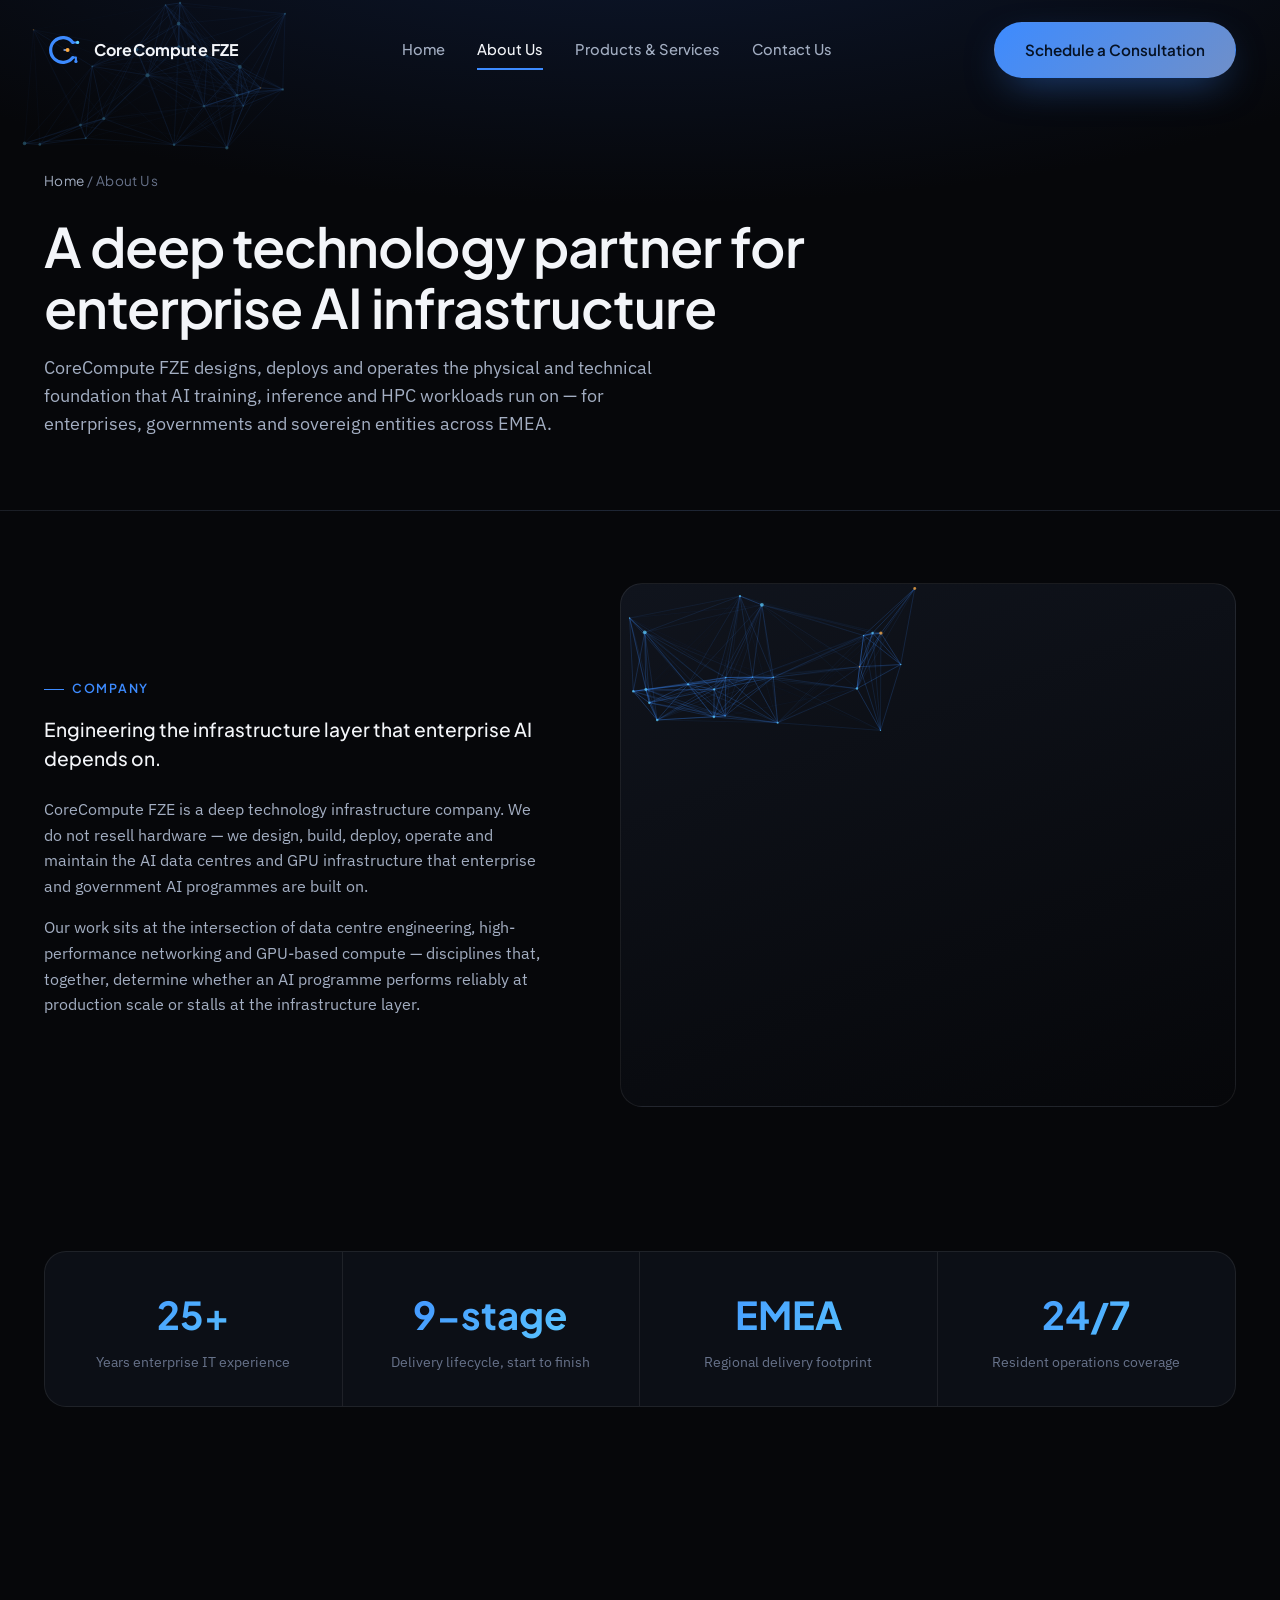
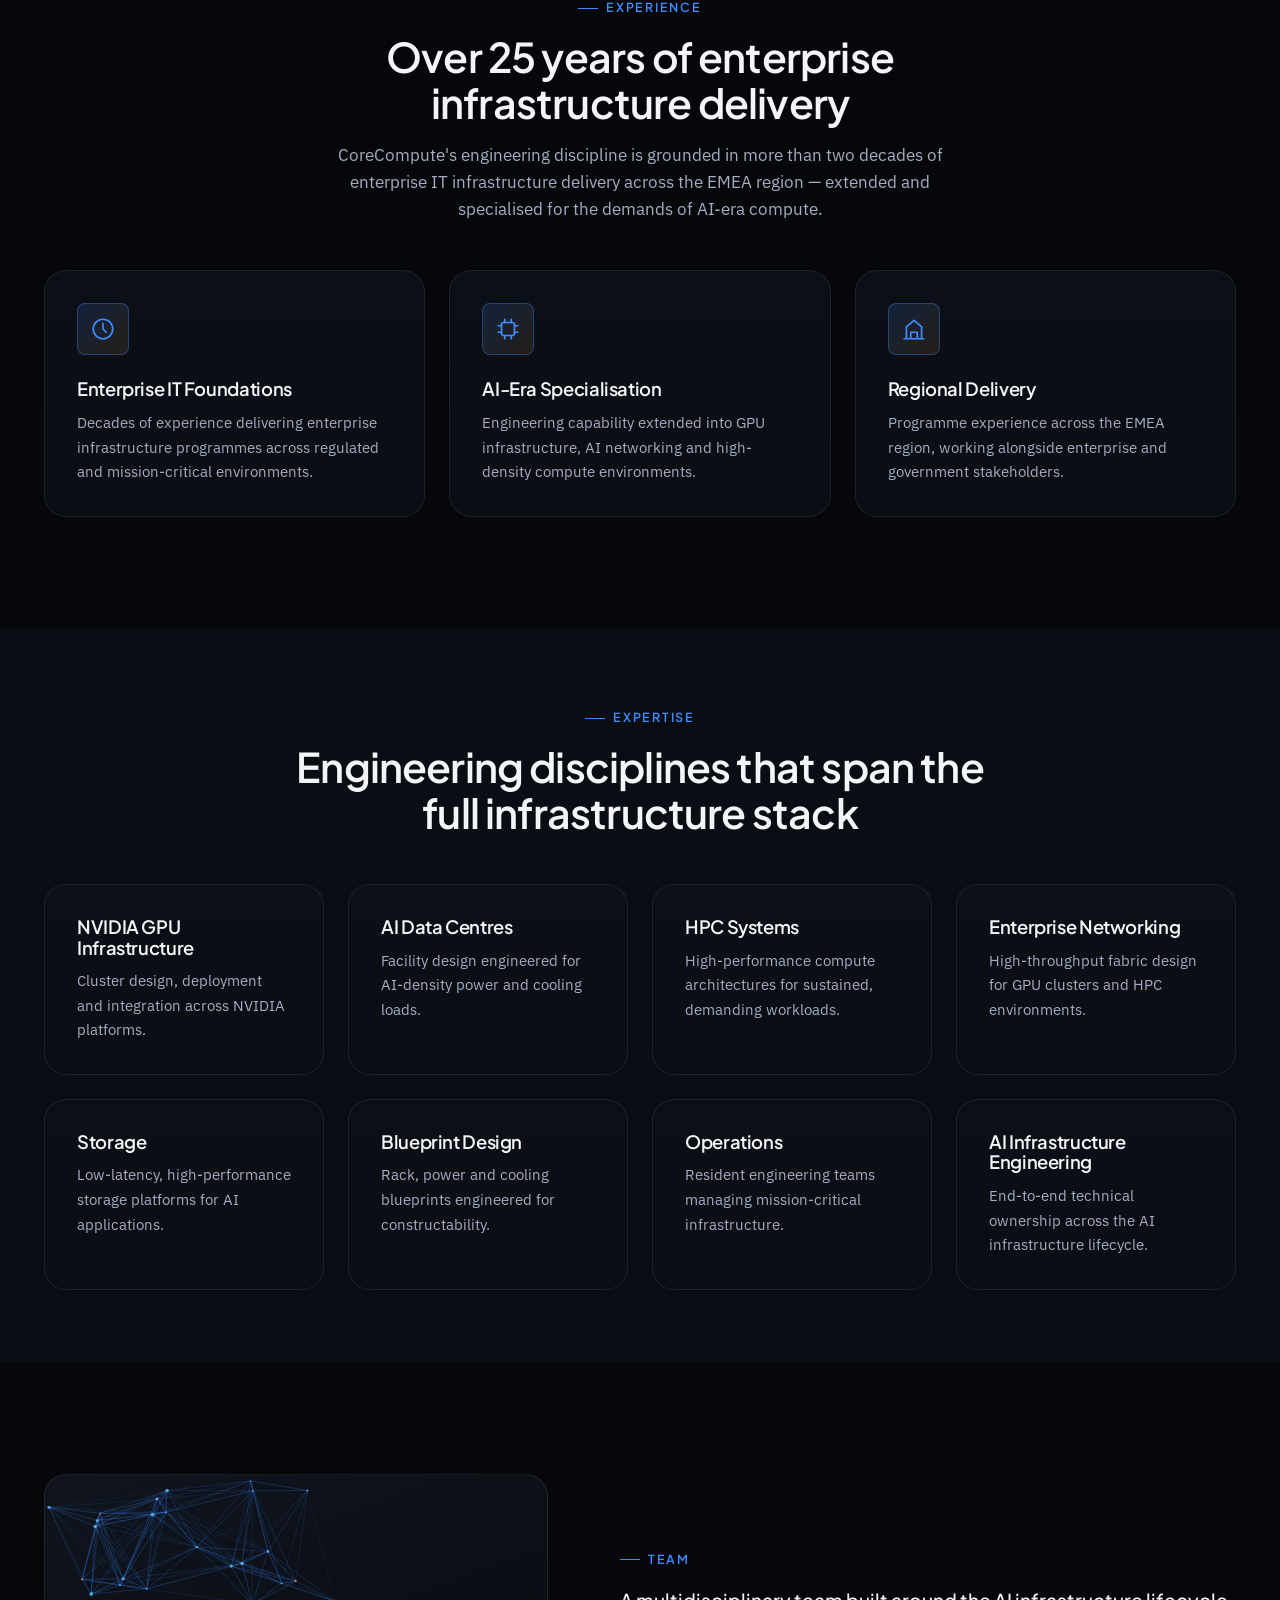
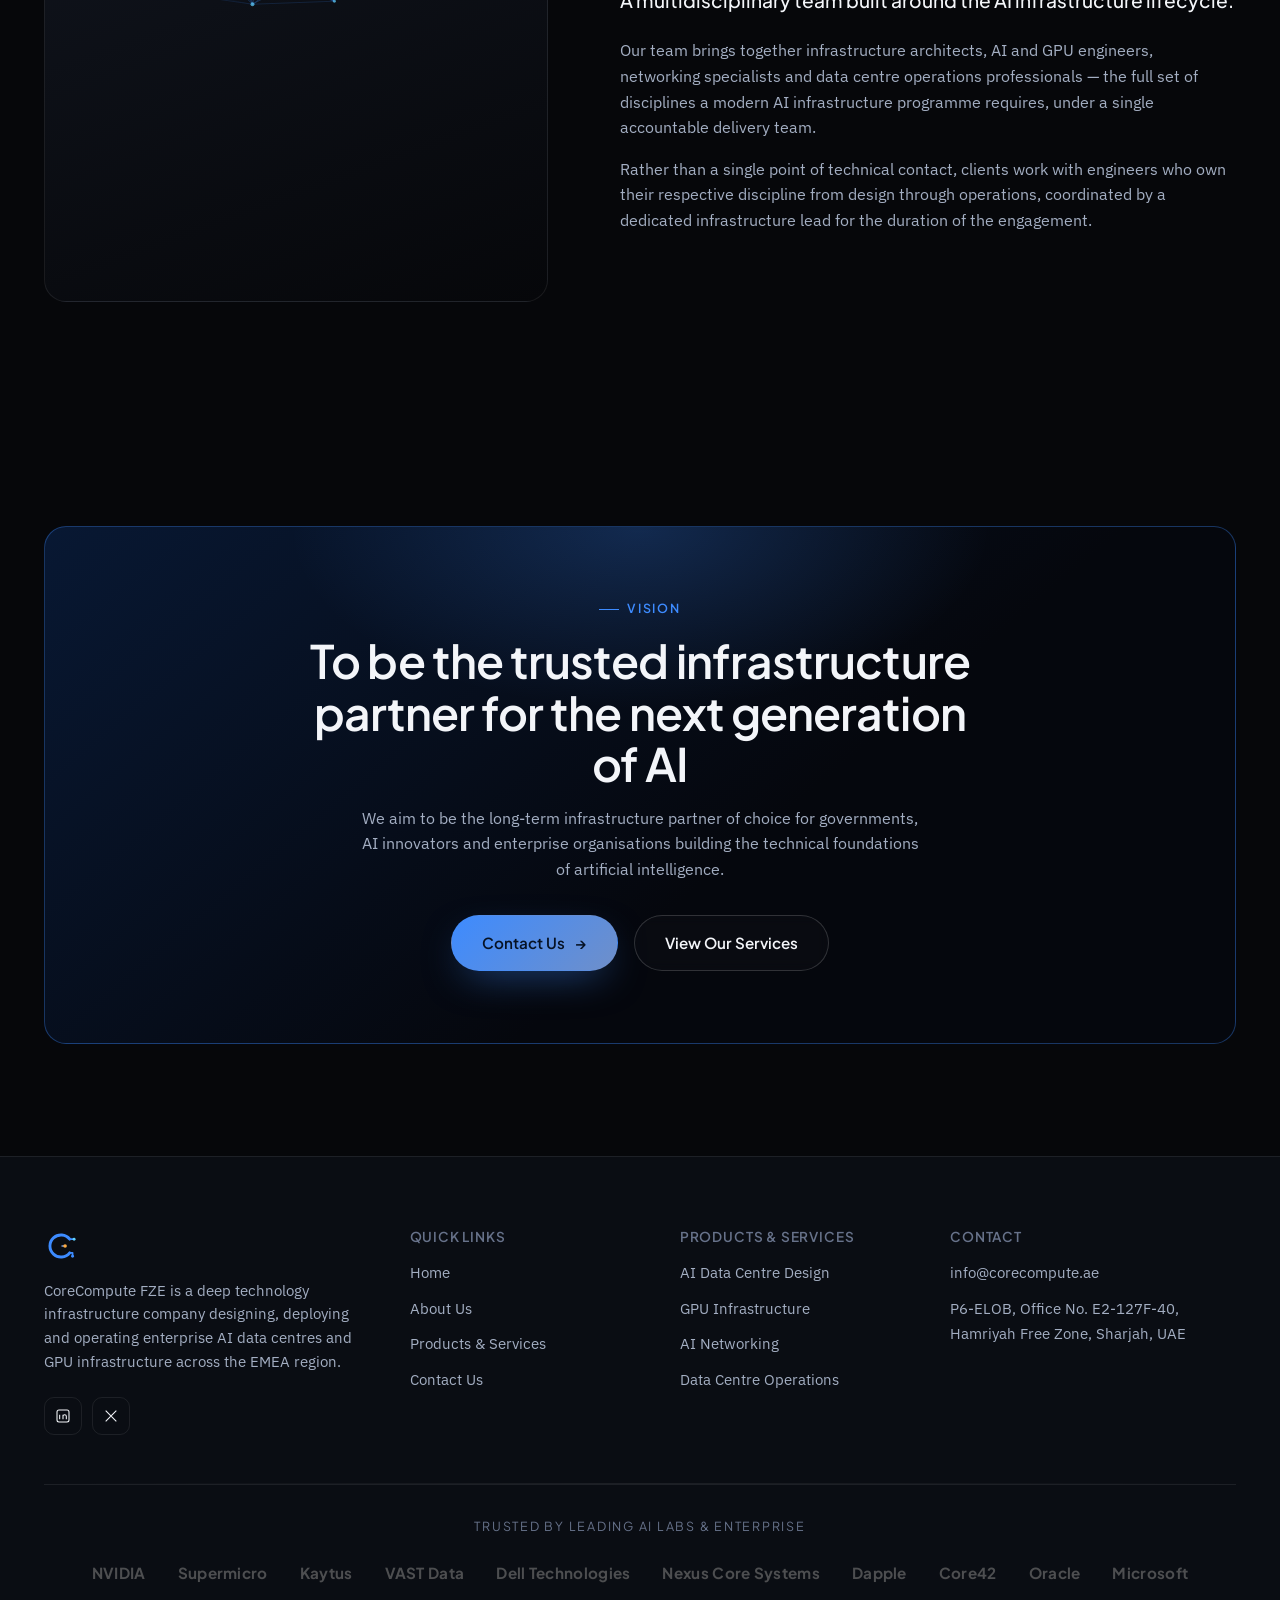
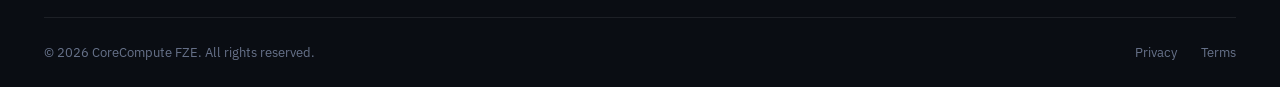
==== about.html @ 62dbbfe9 "CoreCompute FZE enterprise AI infrastructure site Static site: home, about, products & services, con" ====
<!DOCTYPE html>
<html lang="en">
<head>
  <meta charset="UTF-8" />
  <meta name="viewport" content="width=device-width, initial-scale=1.0" />
  <title>About Us | CoreCompute FZE</title>
  <meta name="description" content="CoreCompute FZE is a deep technology infrastructure company delivering enterprise AI data centres and GPU infrastructure across EMEA, backed by over 25 years of enterprise IT experience." />
  <link rel="icon" type="image/png" href="assets/images/favicon.png" />

  <link rel="preconnect" href="https://fonts.googleapis.com" />
  <link rel="preconnect" href="https://fonts.gstatic.com" crossorigin />
  <link href="https://fonts.googleapis.com/css2?family=Plus+Jakarta+Sans:wght@500;600;700;800&family=IBM+Plex+Sans:wght@400;500;600&display=swap" rel="stylesheet" />
  <link rel="stylesheet" href="assets/css/style.css" />
</head>
<body>
  <a class="skip-link" href="#main">Skip to content</a>

  <header class="navbar">
    <div class="container">
      <a href="index.html" class="brand" aria-label="CoreCompute FZE — home">
        <span class="brand-mark" aria-hidden="true">
          <svg viewBox="0 0 40 40" width="38" height="38" role="img" focusable="false">
            <path d="M30.24 12 A13 13 0 1 0 30.24 28" fill="none" stroke="var(--blue-bright)" stroke-width="3.4" stroke-linecap="round"/>
            <path d="M30.24 12 H35.4" fill="none" stroke="var(--blue-bright)" stroke-width="2.1" stroke-linecap="round"/>
            <circle cx="35.4" cy="12" r="1.7" fill="var(--accent-ice)"/>
            <path d="M30.24 28 H33.6 V32" fill="none" stroke="var(--blue-bright)" stroke-width="2.1" stroke-linecap="round" stroke-linejoin="round"/>
            <circle cx="33.6" cy="32" r="1.7" fill="var(--blue-bright)"/>
            <path d="M20.6 20 H24.8" fill="none" stroke="var(--blue-steel)" stroke-width="2"/>
            <circle cx="24.8" cy="20" r="2.1" fill="var(--accent-amber)"/>
          </svg>
        </span>
        <span class="brand-name">CoreCompute FZE</span>
      </a>

      <nav class="nav-links" id="nav-links">
        <a href="index.html">Home</a>
        <a href="about.html" class="is-active">About Us</a>
        <a href="services.html">Products &amp; Services</a>
        <a href="contact.html">Contact Us</a>
        <div class="nav-cta-mobile">
          <a href="contact.html" class="btn btn-primary">Schedule a Consultation</a>
        </div>
      </nav>

      <div class="nav-cta">
        <a href="contact.html" class="btn btn-primary">Schedule a Consultation</a>
      </div>

      <button class="nav-toggle" id="nav-toggle" aria-label="Toggle navigation menu" aria-expanded="false" aria-controls="nav-links">
        <svg viewBox="0 0 24 24" fill="none" stroke="currentColor" stroke-width="1.8" stroke-linecap="round"><path d="M3 6h18M3 12h18M3 18h18"/></svg>
      </button>
    </div>
  </header>

  <main id="main">

    <header class="page-header">
      <canvas class="page-header-canvas" data-network-canvas data-density="50" aria-hidden="true"></canvas>
      <div class="container">
        <div class="breadcrumb"><a href="index.html">Home</a> / About Us</div>
        <h1>A deep technology partner for enterprise AI infrastructure</h1>
        <p>CoreCompute FZE designs, deploys and operates the physical and technical foundation that AI training, inference and HPC workloads run on — for enterprises, governments and sovereign entities across EMEA.</p>
      </div>
    </header>

    <!-- ============================= COMPANY ============================= -->
    <section class="section section-tight">
      <div class="container">
        <div class="overview">
          <div class="overview-copy" data-reveal>
            <span class="eyebrow">Company</span>
            <p class="lede">Engineering the infrastructure layer that enterprise AI depends on.</p>
            <p>CoreCompute FZE is a deep technology infrastructure company. We do not resell hardware — we design, build, deploy, operate and maintain the AI data centres and GPU infrastructure that enterprise and government AI programmes are built on.</p>
            <p>Our work sits at the intersection of data centre engineering, high-performance networking and GPU-based compute — disciplines that, together, determine whether an AI programme performs reliably at production scale or stalls at the infrastructure layer.</p>
          </div>
          <div class="overview-visual" data-reveal>
            <canvas data-network-canvas data-density="40" style="position:absolute; inset:0;" aria-hidden="true"></canvas>
          </div>
        </div>
      </div>
    </section>

    <!-- ============================= STATS ============================= -->
    <section class="section-tight">
      <div class="container">
        <div class="stats-bar" data-reveal>
          <div class="stat">
            <div class="num"><span data-counter="25" data-suffix="+">0</span></div>
            <div class="label">Years enterprise IT experience</div>
          </div>
          <div class="stat">
            <div class="num"><span data-counter="9" data-suffix="">0</span>-stage</div>
            <div class="label">Delivery lifecycle, start to finish</div>
          </div>
          <div class="stat">
            <div class="num">EMEA</div>
            <div class="label">Regional delivery footprint</div>
          </div>
          <div class="stat">
            <div class="num">24/7</div>
            <div class="label">Resident operations coverage</div>
          </div>
        </div>
      </div>
    </section>

    <!-- ============================= EXPERIENCE ============================= -->
    <section class="section">
      <div class="container">
        <div class="section-header center" data-reveal>
          <span class="eyebrow">Experience</span>
          <h2>Over 25 years of enterprise infrastructure delivery</h2>
          <p>CoreCompute's engineering discipline is grounded in more than two decades of enterprise IT infrastructure delivery across the EMEA region — extended and specialised for the demands of AI-era compute.</p>
        </div>
        <div class="grid grid-3" data-reveal-group>
          <div class="card">
            <div class="card-icon"><svg viewBox="0 0 24 24" fill="none" stroke="currentColor" stroke-width="1.6" stroke-linecap="round" stroke-linejoin="round"><circle cx="12" cy="12" r="9"/><path d="M12 7v5l3 3"/></svg></div>
            <h3>Enterprise IT Foundations</h3>
            <p>Decades of experience delivering enterprise infrastructure programmes across regulated and mission-critical environments.</p>
          </div>
          <div class="card">
            <div class="card-icon"><svg viewBox="0 0 24 24" fill="none" stroke="currentColor" stroke-width="1.6" stroke-linecap="round" stroke-linejoin="round"><rect x="6" y="6" width="12" height="12" rx="2"/><path d="M9 3v3M15 3v3M9 18v3M15 18v3M3 9h3M3 15h3M18 9h3M18 15h3"/></svg></div>
            <h3>AI-Era Specialisation</h3>
            <p>Engineering capability extended into GPU infrastructure, AI networking and high-density compute environments.</p>
          </div>
          <div class="card">
            <div class="card-icon"><svg viewBox="0 0 24 24" fill="none" stroke="currentColor" stroke-width="1.6" stroke-linecap="round" stroke-linejoin="round"><path d="M3 21h18M5 21V10l7-6 7 6v11M9 21v-6h6v6"/></svg></div>
            <h3>Regional Delivery</h3>
            <p>Programme experience across the EMEA region, working alongside enterprise and government stakeholders.</p>
          </div>
        </div>
      </div>
    </section>

    <!-- ============================= EXPERTISE ============================= -->
    <section class="section section-tight" style="background: var(--bg-raised);">
      <div class="container">
        <div class="section-header center" data-reveal>
          <span class="eyebrow">Expertise</span>
          <h2>Engineering disciplines that span the full infrastructure stack</h2>
        </div>
        <div class="grid grid-4" data-reveal-group>
          <div class="card"><h3>NVIDIA GPU Infrastructure</h3><p>Cluster design, deployment and integration across NVIDIA platforms.</p></div>
          <div class="card"><h3>AI Data Centres</h3><p>Facility design engineered for AI-density power and cooling loads.</p></div>
          <div class="card"><h3>HPC Systems</h3><p>High-performance compute architectures for sustained, demanding workloads.</p></div>
          <div class="card"><h3>Enterprise Networking</h3><p>High-throughput fabric design for GPU clusters and HPC environments.</p></div>
          <div class="card"><h3>Storage</h3><p>Low-latency, high-performance storage platforms for AI applications.</p></div>
          <div class="card"><h3>Blueprint Design</h3><p>Rack, power and cooling blueprints engineered for constructability.</p></div>
          <div class="card"><h3>Operations</h3><p>Resident engineering teams managing mission-critical infrastructure.</p></div>
          <div class="card"><h3>AI Infrastructure Engineering</h3><p>End-to-end technical ownership across the AI infrastructure lifecycle.</p></div>
        </div>
      </div>
    </section>

    <!-- ============================= TEAM ============================= -->
    <section class="section">
      <div class="container">
        <div class="overview">
          <div class="overview-visual" data-reveal>
            <canvas data-network-canvas data-density="40" style="position:absolute; inset:0;" aria-hidden="true"></canvas>
          </div>
          <div class="overview-copy" data-reveal>
            <span class="eyebrow">Team</span>
            <p class="lede">A multidisciplinary team built around the AI infrastructure lifecycle.</p>
            <p>Our team brings together infrastructure architects, AI and GPU engineers, networking specialists and data centre operations professionals — the full set of disciplines a modern AI infrastructure programme requires, under a single accountable delivery team.</p>
            <p>Rather than a single point of technical contact, clients work with engineers who own their respective discipline from design through operations, coordinated by a dedicated infrastructure lead for the duration of the engagement.</p>
          </div>
        </div>
      </div>
    </section>

    <!-- ============================= VISION ============================= -->
    <section class="section">
      <div class="container">
        <div class="cta-band" data-reveal>
          <div class="cta-band-glow" aria-hidden="true"></div>
          <span class="eyebrow" style="justify-content:center; display:flex;">Vision</span>
          <h2>To be the trusted infrastructure partner for the next generation of AI</h2>
          <p>We aim to be the long-term infrastructure partner of choice for governments, AI innovators and enterprise organisations building the technical foundations of artificial intelligence.</p>
          <div class="hero-actions">
            <a href="contact.html" class="btn btn-primary">Contact Us <span class="btn-arrow">&rarr;</span></a>
            <a href="services.html" class="btn btn-secondary">View Our Services</a>
          </div>
        </div>
      </div>
    </section>

  </main>

  <footer class="footer">
    <div class="container">
      <div class="footer-grid">
        <div class="footer-brand">
          <span class="brand-mark" aria-hidden="true">
          <svg viewBox="0 0 40 40" width="38" height="38" role="img" focusable="false">
            <path d="M30.24 12 A13 13 0 1 0 30.24 28" fill="none" stroke="var(--blue-bright)" stroke-width="3.4" stroke-linecap="round"/>
            <path d="M30.24 12 H35.4" fill="none" stroke="var(--blue-bright)" stroke-width="2.1" stroke-linecap="round"/>
            <circle cx="35.4" cy="12" r="1.7" fill="var(--accent-ice)"/>
            <path d="M30.24 28 H33.6 V32" fill="none" stroke="var(--blue-bright)" stroke-width="2.1" stroke-linecap="round" stroke-linejoin="round"/>
            <circle cx="33.6" cy="32" r="1.7" fill="var(--blue-bright)"/>
            <path d="M20.6 20 H24.8" fill="none" stroke="var(--blue-steel)" stroke-width="2"/>
            <circle cx="24.8" cy="20" r="2.1" fill="var(--accent-amber)"/>
          </svg>
        </span>
          <p>CoreCompute FZE is a deep technology infrastructure company designing, deploying and operating enterprise AI data centres and GPU infrastructure across the EMEA region.</p>
          <div class="footer-social">
            <a href="#" aria-label="LinkedIn"><svg viewBox="0 0 24 24" fill="none" stroke="currentColor" stroke-width="1.6"><rect x="3" y="3" width="18" height="18" rx="3"/><path d="M7 10v7M7 7v.01M12 17v-4.5a2.5 2.5 0 0 1 5 0V17M12 10v7"/></svg></a>
            <a href="#" aria-label="X / Twitter"><svg viewBox="0 0 24 24" fill="none" stroke="currentColor" stroke-width="1.6"><path d="m4 4 16 16M20 4 4 20"/></svg></a>
          </div>
        </div>
        <div class="footer-col">
          <h5>Quick Links</h5>
          <ul>
            <li><a href="index.html">Home</a></li>
            <li><a href="about.html">About Us</a></li>
            <li><a href="services.html">Products &amp; Services</a></li>
            <li><a href="contact.html">Contact Us</a></li>
          </ul>
        </div>
        <div class="footer-col">
          <h5>Products &amp; Services</h5>
          <ul>
            <li><a href="services.html#data-centre-design">AI Data Centre Design</a></li>
            <li><a href="services.html#gpu-infrastructure">GPU Infrastructure</a></li>
            <li><a href="services.html#ai-networking">AI Networking</a></li>
            <li><a href="services.html#operations">Data Centre Operations</a></li>
          </ul>
        </div>
        <div class="footer-col">
          <h5>Contact</h5>
          <ul>
            <li><a href="mailto:info@corecompute.ae">info@corecompute.ae</a></li>
            <li><a href="contact.html">P6-ELOB, Office No. E2-127F-40,<br />Hamriyah Free Zone, Sharjah, UAE</a></li>
          </ul>
        </div>
      </div>

      <div class="divider"></div>

      <div class="trusted-strip">
        <div class="trusted-label">Trusted by Leading AI Labs &amp; Enterprise</div>
        <div class="logo-marquee">
          <span class="partner">NVIDIA</span>
          <span class="partner">Supermicro</span>
          <span class="partner">Kaytus</span>
          <span class="partner">VAST Data</span>
          <span class="partner">Dell Technologies</span>
          <span class="partner">Nexus Core Systems</span>
          <span class="partner">Dapple</span>
          <span class="partner">Core42</span>
          <span class="partner">Oracle</span>
          <span class="partner">Microsoft</span>
        </div>
      </div>

      <div class="footer-bottom">
        <span>&copy; <span data-year></span> CoreCompute FZE. All rights reserved.</span>
        <div class="footer-bottom-links">
          <a href="contact.html">Privacy</a>
          <a href="contact.html">Terms</a>
        </div>
      </div>
    </div>
  </footer>

  <script src="assets/js/main.js"></script>
</body>
</html>
---- assets/css/style.css ----
/* ==========================================================================
   CoreCompute FZE — Design System
   ========================================================================== */

:root {
  /* Brand colours — black, electric blue, amber complementary accent */
  --blue-deep: #0f2c5c;
  --blue-deep-2: #081833;
  --blue-steel: #6f8fc9;
  --blue-bright: #3d8bff;
  --accent-ice: #5fd0ff;
  --accent-amber: #ffab40;

  /* Surfaces */
  --bg-base: #06070a;
  --bg-raised: #0a0d13;
  --bg-raised-2: #10141d;
  --bg-card: #0c0f16;
  --bg-glass: rgba(14, 17, 24, 0.55);

  /* Borders */
  --border-subtle: rgba(255, 255, 255, 0.08);
  --border-strong: rgba(255, 255, 255, 0.16);
  --border-accent: rgba(61, 139, 255, 0.35);

  /* Text */
  --text-primary: #f3f5f9;
  --text-secondary: #a3aec2;
  --text-tertiary: #67728a;
  --text-on-accent: #061224;

  /* Typography */
  --font-display: "Plus Jakarta Sans", "Inter", sans-serif;
  --font-body: "IBM Plex Sans", "Inter", sans-serif;

  /* Spacing scale */
  --space-1: 0.5rem;
  --space-2: 1rem;
  --space-3: 1.5rem;
  --space-4: 2rem;
  --space-5: 3rem;
  --space-6: 4.5rem;
  --space-7: 7rem;

  /* Radii & shadows */
  --radius-sm: 8px;
  --radius-md: 14px;
  --radius-lg: 22px;
  --radius-pill: 999px;
  --shadow-soft: 0 20px 60px -30px rgba(0, 0, 0, 0.7);
  --shadow-glow: 0 0 0 1px var(--border-accent), 0 20px 50px -20px rgba(61, 139, 255, 0.25);

  --ease-premium: cubic-bezier(0.16, 1, 0.3, 1);
  --container-w: 1240px;
}

/* --------------------------------- Reset -------------------------------- */

*,
*::before,
*::after {
  box-sizing: border-box;
}

html {
  scroll-behavior: smooth;
}

body {
  margin: 0;
  background: var(--bg-base);
  color: var(--text-primary);
  font-family: var(--font-body);
  font-size: 16px;
  line-height: 1.6;
  -webkit-font-smoothing: antialiased;
  overflow-x: hidden;
}

@media (prefers-reduced-motion: reduce) {
  html {
    scroll-behavior: auto;
  }
  *,
  *::before,
  *::after {
    animation-duration: 0.001ms !important;
    animation-iteration-count: 1 !important;
    transition-duration: 0.001ms !important;
    scroll-behavior: auto !important;
  }
}

img {
  max-width: 100%;
  display: block;
}

a {
  color: inherit;
  text-decoration: none;
}

ul {
  margin: 0;
  padding: 0;
  list-style: none;
}

h1, h2, h3, h4, h5 {
  font-family: var(--font-display);
  font-weight: 600;
  line-height: 1.12;
  letter-spacing: -0.02em;
  margin: 0;
  color: var(--text-primary);
}

p {
  margin: 0;
}

button {
  font-family: inherit;
}

/* Visible focus for keyboard users */
a:focus-visible,
button:focus-visible,
input:focus-visible,
textarea:focus-visible,
select:focus-visible {
  outline: 2px solid var(--blue-bright);
  outline-offset: 3px;
  border-radius: 4px;
}

.skip-link {
  position: absolute;
  left: -9999px;
  top: 0;
  background: var(--blue-bright);
  color: var(--text-on-accent);
  padding: 12px 20px;
  z-index: 1000;
  border-radius: 0 0 8px 0;
  font-weight: 600;
}

.skip-link:focus {
  left: 0;
}

/* -------------------------------- Layout -------------------------------- */

.container {
  width: 100%;
  max-width: var(--container-w);
  margin-inline: auto;
  padding-inline: var(--space-3);
}

.section {
  padding-block: var(--space-7);
  position: relative;
}

.section-tight {
  padding-block: var(--space-6);
}

.section-header {
  max-width: 720px;
  margin-bottom: var(--space-5);
}

.section-header.center {
  margin-inline: auto;
  text-align: center;
}

.eyebrow {
  display: inline-flex;
  align-items: center;
  gap: 8px;
  font-family: var(--font-display);
  font-size: 0.78rem;
  font-weight: 600;
  letter-spacing: 0.14em;
  text-transform: uppercase;
  color: var(--blue-bright);
  margin-bottom: var(--space-2);
}

.eyebrow::before {
  content: "";
  width: 20px;
  height: 1px;
  background: var(--blue-bright);
}

.section-header h2 {
  font-size: clamp(1.9rem, 3.2vw, 2.75rem);
  margin-bottom: var(--space-2);
}

.section-header p {
  color: var(--text-secondary);
  font-size: 1.05rem;
  max-width: 640px;
  margin-inline: auto;
}

.divider {
  height: 1px;
  width: 100%;
  background: linear-gradient(90deg, transparent, var(--border-subtle), transparent);
  border: none;
}

/* -------------------------------- Buttons -------------------------------- */

.btn {
  display: inline-flex;
  align-items: center;
  justify-content: center;
  gap: 10px;
  font-family: var(--font-display);
  font-weight: 600;
  font-size: 0.95rem;
  padding: 15px 30px;
  border-radius: var(--radius-pill);
  border: 1px solid transparent;
  cursor: pointer;
  transition: transform 0.35s var(--ease-premium), box-shadow 0.35s var(--ease-premium), background 0.35s var(--ease-premium), border-color 0.35s var(--ease-premium);
  white-space: nowrap;
}

.btn-primary {
  background: linear-gradient(135deg, var(--blue-bright), var(--blue-steel));
  color: var(--text-on-accent);
  box-shadow: 0 14px 40px -14px rgba(61, 139, 255, 0.55);
}

.btn-primary:hover {
  transform: translateY(-2px);
  box-shadow: 0 20px 50px -14px rgba(61, 139, 255, 0.7);
}

.btn-secondary {
  background: rgba(255, 255, 255, 0.02);
  color: var(--text-primary);
  border-color: var(--border-strong);
  backdrop-filter: blur(6px);
}

.btn-secondary:hover {
  border-color: var(--blue-bright);
  color: var(--blue-bright);
  transform: translateY(-2px);
}

.btn-arrow {
  transition: transform 0.3s var(--ease-premium);
}

.btn:hover .btn-arrow {
  transform: translateX(4px);
}

.btn-block {
  width: 100%;
}

/* -------------------------------- Navbar -------------------------------- */

.navbar {
  position: fixed;
  top: 0;
  left: 0;
  right: 0;
  z-index: 500;
  padding-block: 22px;
  transition: padding 0.4s var(--ease-premium), background 0.4s var(--ease-premium), border-color 0.4s var(--ease-premium), box-shadow 0.4s var(--ease-premium);
  border-bottom: 1px solid transparent;
}

.navbar.is-scrolled {
  padding-block: 14px;
  background: rgba(6, 7, 10, 0.82);
  backdrop-filter: blur(14px) saturate(140%);
  border-bottom: 1px solid var(--border-subtle);
  box-shadow: 0 10px 40px -20px rgba(0, 0, 0, 0.6);
}

.navbar .container {
  display: flex;
  align-items: center;
  justify-content: space-between;
  gap: var(--space-3);
}

.brand {
  display: flex;
  align-items: center;
  gap: 12px;
}

.brand-mark {
  display: flex;
  align-items: center;
  justify-content: center;
  width: 38px;
  height: 38px;
  flex-shrink: 0;
}

.brand-mark svg {
  width: 100%;
  height: 100%;
  display: block;
}

.footer-brand .brand-mark {
  width: 34px;
  height: 34px;
  margin-bottom: 4px;
}

.brand-name {
  font-family: var(--font-display);
  font-weight: 700;
  font-size: 1rem;
  letter-spacing: 0.01em;
  color: var(--text-primary);
  display: inline-block;
}

.nav-links {
  display: flex;
  align-items: center;
  gap: var(--space-4);
}

.nav-links a {
  font-family: var(--font-display);
  font-size: 0.92rem;
  font-weight: 500;
  color: var(--text-secondary);
  position: relative;
  padding-block: 4px;
  transition: color 0.25s ease;
}

.nav-links a::after {
  content: "";
  position: absolute;
  left: 0;
  right: 0;
  bottom: -4px;
  height: 2px;
  background: var(--blue-bright);
  transform: scaleX(0);
  transform-origin: left;
  transition: transform 0.35s var(--ease-premium);
}

.nav-links a:hover,
.nav-links a.is-active {
  color: var(--text-primary);
}

.nav-links a:hover::after,
.nav-links a.is-active::after {
  transform: scaleX(1);
}

.nav-cta-mobile {
  display: none;
}

.nav-cta {
  display: flex;
  align-items: center;
  gap: var(--space-2);
}

.nav-toggle {
  display: none;
  background: none;
  border: 1px solid var(--border-strong);
  border-radius: 10px;
  width: 44px;
  height: 44px;
  align-items: center;
  justify-content: center;
  cursor: pointer;
  color: var(--text-primary);
}

.nav-toggle svg {
  width: 20px;
  height: 20px;
}

@media (max-width: 960px) {
  .nav-links {
    position: fixed;
    inset: 0;
    top: 0;
    background: rgba(6, 7, 10, 0.97);
    backdrop-filter: blur(20px);
    flex-direction: column;
    justify-content: center;
    align-items: center;
    gap: var(--space-4);
    transform: translateY(-100%);
    opacity: 0;
    transition: transform 0.5s var(--ease-premium), opacity 0.4s ease;
    pointer-events: none;
  }

  .nav-links.is-open {
    transform: translateY(0);
    opacity: 1;
    pointer-events: auto;
  }

  .nav-links a {
    font-size: 1.4rem;
  }

  .nav-cta {
    display: none;
  }

  .nav-links .nav-cta-mobile {
    display: flex;
    margin-top: var(--space-3);
  }

  .nav-toggle {
    display: inline-flex;
  }
}

/* --------------------------------- Hero ---------------------------------- */

.hero {
  position: relative;
  min-height: 100vh;
  display: flex;
  align-items: center;
  padding-top: 140px;
  padding-bottom: var(--space-6);
  overflow: hidden;
  background: radial-gradient(120% 90% at 50% -10%, #0d1830 0%, #06070a 55%), var(--bg-base);
}

.hero-canvas {
  position: absolute;
  inset: 0;
  z-index: 0;
  opacity: 0.65;
}

.hero-glow {
  position: absolute;
  inset: 0;
  z-index: 1;
  pointer-events: none;
  background:
    radial-gradient(600px 400px at 15% 20%, rgba(61, 139, 255, 0.12), transparent 60%),
    radial-gradient(500px 380px at 85% 70%, rgba(255, 171, 64, 0.1), transparent 60%);
}

.hero .container {
  position: relative;
  z-index: 2;
}

.hero-inner {
  max-width: 820px;
}

.hero-kicker {
  display: inline-flex;
  align-items: center;
  gap: 10px;
  padding: 8px 16px;
  border: 1px solid var(--border-accent);
  border-radius: var(--radius-pill);
  background: rgba(61, 139, 255, 0.06);
  font-family: var(--font-display);
  font-size: 0.78rem;
  font-weight: 600;
  letter-spacing: 0.1em;
  text-transform: uppercase;
  color: var(--blue-bright);
  margin-bottom: var(--space-3);
}

.hero-kicker .dot {
  width: 6px;
  height: 6px;
  border-radius: 50%;
  background: var(--blue-bright);
  box-shadow: 0 0 0 4px rgba(61, 139, 255, 0.2);
}

.hero h1 {
  font-size: clamp(2.6rem, 5.6vw, 4.6rem);
  color: var(--text-primary);
}

.hero h1 .rotator {
  position: relative;
  display: inline-block;
  color: var(--blue-bright);
  background: linear-gradient(135deg, var(--blue-bright), var(--accent-ice));
  -webkit-background-clip: text;
  background-clip: text;
  color: transparent;
}

.hero-sub {
  margin-top: var(--space-3);
  font-size: 1.15rem;
  color: var(--text-secondary);
  max-width: 620px;
}

.hero-actions {
  display: flex;
  flex-wrap: wrap;
  gap: var(--space-2);
  margin-top: var(--space-4);
}

.hero-meta {
  margin-top: var(--space-6);
  display: grid;
  grid-template-columns: repeat(3, auto);
  gap: var(--space-5);
}

.hero-meta-item .num {
  font-family: var(--font-display);
  font-size: 2rem;
  font-weight: 700;
  color: var(--text-primary);
}

.hero-meta-item .label {
  font-size: 0.85rem;
  color: var(--text-tertiary);
  margin-top: 4px;
}

@media (max-width: 720px) {
  .hero {
    padding-top: 120px;
  }
  .hero-meta {
    grid-template-columns: repeat(2, auto);
    gap: var(--space-4);
  }
}

/* ------------------------------ Page header ------------------------------ */

.page-header {
  position: relative;
  padding-top: 170px;
  padding-bottom: var(--space-6);
  background: radial-gradient(120% 100% at 50% -20%, #0d1830 0%, #06070a 60%), var(--bg-base);
  overflow: hidden;
  border-bottom: 1px solid var(--border-subtle);
}

.page-header .container {
  position: relative;
  z-index: 2;
}

.page-header-canvas {
  position: absolute;
  inset: 0;
  opacity: 0.4;
}

.breadcrumb {
  font-size: 0.85rem;
  color: var(--text-tertiary);
  margin-bottom: var(--space-3);
  font-family: var(--font-display);
  letter-spacing: 0.03em;
}

.breadcrumb a {
  color: var(--text-secondary);
}

.breadcrumb a:hover {
  color: var(--blue-bright);
}

.page-header h1 {
  font-size: clamp(2.2rem, 4.4vw, 3.4rem);
  max-width: 780px;
}

.page-header p {
  margin-top: var(--space-2);
  color: var(--text-secondary);
  font-size: 1.1rem;
  max-width: 620px;
}

/* --------------------------------- Cards --------------------------------- */

.grid {
  display: grid;
  gap: var(--space-3);
}

.grid-3 {
  grid-template-columns: repeat(3, 1fr);
}

.grid-4 {
  grid-template-columns: repeat(4, 1fr);
}

.grid-2 {
  grid-template-columns: repeat(2, 1fr);
}

@media (max-width: 1080px) {
  .grid-4 {
    grid-template-columns: repeat(2, 1fr);
  }
  .grid-3 {
    grid-template-columns: repeat(2, 1fr);
  }
}

@media (max-width: 640px) {
  .grid-4,
  .grid-3,
  .grid-2 {
    grid-template-columns: 1fr;
  }
}

.card {
  position: relative;
  background: linear-gradient(180deg, var(--bg-card), var(--bg-raised));
  border: 1px solid var(--border-subtle);
  border-radius: var(--radius-lg);
  padding: var(--space-4);
  overflow: hidden;
  transition: transform 0.5s var(--ease-premium), border-color 0.5s var(--ease-premium), box-shadow 0.5s var(--ease-premium);
}

.card::before {
  content: "";
  position: absolute;
  inset: 0;
  background: radial-gradient(220px 140px at var(--mx, 50%) var(--my, 0%), rgba(61, 139, 255, 0.12), transparent 70%);
  opacity: 0;
  transition: opacity 0.4s ease;
  pointer-events: none;
}

.card:hover {
  transform: translateY(-6px);
  border-color: var(--border-accent);
  box-shadow: var(--shadow-soft);
}

.card:hover::before {
  opacity: 1;
}

.card-icon {
  width: 52px;
  height: 52px;
  border-radius: var(--radius-sm);
  display: flex;
  align-items: center;
  justify-content: center;
  background: linear-gradient(135deg, rgba(61, 139, 255, 0.16), rgba(255, 171, 64, 0.1));
  border: 1px solid var(--border-accent);
  color: var(--blue-bright);
  margin-bottom: var(--space-3);
}

.card-icon svg {
  width: 26px;
  height: 26px;
}

.card h3 {
  font-size: 1.15rem;
  margin-bottom: 10px;
}

.card p {
  color: var(--text-secondary);
  font-size: 0.96rem;
}

.card-link {
  display: inline-flex;
  align-items: center;
  gap: 6px;
  margin-top: var(--space-2);
  font-family: var(--font-display);
  font-weight: 600;
  font-size: 0.88rem;
  color: var(--blue-bright);
}

/* Service card variant */
.service-card .card-index {
  font-family: var(--font-display);
  font-size: 0.78rem;
  letter-spacing: 0.1em;
  color: var(--text-tertiary);
  margin-bottom: var(--space-2);
}

/* -------------------------------- Overview -------------------------------- */

.overview {
  display: grid;
  grid-template-columns: 0.9fr 1.1fr;
  gap: var(--space-6);
  align-items: center;
}

@media (max-width: 960px) {
  .overview {
    grid-template-columns: 1fr;
    gap: var(--space-4);
  }
}

.overview-visual {
  position: relative;
  aspect-ratio: 4 / 3.4;
  border-radius: var(--radius-lg);
  border: 1px solid var(--border-subtle);
  background: linear-gradient(160deg, var(--bg-raised-2), var(--bg-base));
  overflow: hidden;
}

.overview-copy .lede {
  font-size: 1.2rem;
  color: var(--text-primary);
  margin-bottom: var(--space-3);
  font-family: var(--font-display);
  font-weight: 500;
  line-height: 1.5;
}

.overview-copy p + p {
  margin-top: var(--space-2);
}

.overview-copy p {
  color: var(--text-secondary);
}

/* -------------------------------- Stats bar ------------------------------- */

.stats-bar {
  display: grid;
  grid-template-columns: repeat(4, 1fr);
  border: 1px solid var(--border-subtle);
  border-radius: var(--radius-lg);
  overflow: hidden;
  background: var(--bg-card);
}

.stat {
  padding: var(--space-4) var(--space-3);
  text-align: center;
  border-right: 1px solid var(--border-subtle);
}

.stat:last-child {
  border-right: none;
}

.stat .num {
  font-family: var(--font-display);
  font-size: 2.4rem;
  font-weight: 700;
  background: linear-gradient(135deg, var(--blue-bright), var(--accent-ice));
  -webkit-background-clip: text;
  background-clip: text;
  color: transparent;
}

.stat .label {
  margin-top: 6px;
  color: var(--text-tertiary);
  font-size: 0.88rem;
}

@media (max-width: 780px) {
  .stats-bar {
    grid-template-columns: repeat(2, 1fr);
  }
  .stat:nth-child(2) {
    border-right: none;
  }
  .stat {
    border-bottom: 1px solid var(--border-subtle);
  }
}

/* -------------------------------- Timeline -------------------------------- */

.timeline {
  position: relative;
  display: grid;
  grid-template-columns: repeat(9, 1fr);
  gap: var(--space-2);
  margin-top: var(--space-5);
}

.timeline::before {
  content: "";
  position: absolute;
  top: 21px;
  left: 0;
  right: 0;
  height: 1px;
  background: var(--border-strong);
}

.timeline-step {
  position: relative;
  display: flex;
  flex-direction: column;
  align-items: flex-start;
  gap: var(--space-2);
  padding-top: 44px;
}

.timeline-step::before {
  content: "";
  position: absolute;
  top: 12px;
  left: 0;
  width: 18px;
  height: 18px;
  border-radius: 50%;
  background: var(--bg-base);
  border: 2px solid var(--blue-steel);
  transition: border-color 0.4s ease, box-shadow 0.4s ease, transform 0.4s ease;
}

.timeline-step.is-visible::before {
  border-color: var(--blue-bright);
  box-shadow: 0 0 0 6px rgba(61, 139, 255, 0.14);
  transform: scale(1.1);
}

.timeline-step .step-index {
  font-family: var(--font-display);
  font-size: 0.72rem;
  color: var(--text-tertiary);
  letter-spacing: 0.08em;
}

.timeline-step h4 {
  font-size: 0.98rem;
}

.timeline-step p {
  font-size: 0.84rem;
  color: var(--text-secondary);
}

@media (max-width: 1080px) {
  .timeline {
    grid-template-columns: repeat(3, 1fr);
    gap: var(--space-4) var(--space-3);
  }
  .timeline::before {
    display: none;
  }
}

@media (max-width: 640px) {
  .timeline {
    grid-template-columns: 1fr;
  }
}

/* -------------------------------- Final CTA -------------------------------- */

.cta-band {
  position: relative;
  border-radius: var(--radius-lg);
  overflow: hidden;
  padding: var(--space-6) var(--space-4);
  text-align: center;
  border: 1px solid var(--border-accent);
  background: linear-gradient(140deg, var(--blue-deep-2), #05070d 60%);
}

.cta-band-glow {
  position: absolute;
  inset: 0;
  background: radial-gradient(500px 260px at 50% 0%, rgba(61, 139, 255, 0.22), transparent 70%);
  pointer-events: none;
}

.cta-band h2 {
  position: relative;
  font-size: clamp(1.9rem, 3.6vw, 2.9rem);
  max-width: 700px;
  margin-inline: auto;
}

.cta-band p {
  position: relative;
  margin-top: var(--space-2);
  color: var(--text-secondary);
  max-width: 560px;
  margin-inline: auto;
}

.cta-band .hero-actions {
  position: relative;
  justify-content: center;
}

/* --------------------------------- Footer --------------------------------- */

.footer {
  border-top: 1px solid var(--border-subtle);
  background: var(--bg-raised);
  padding-top: var(--space-6);
}

.footer-grid {
  display: grid;
  grid-template-columns: 1.4fr 1fr 1fr 1.2fr;
  gap: var(--space-4);
  padding-bottom: var(--space-5);
}

@media (max-width: 900px) {
  .footer-grid {
    grid-template-columns: repeat(2, 1fr);
    gap: var(--space-4);
  }
}

@media (max-width: 560px) {
  .footer-grid {
    grid-template-columns: 1fr;
  }
}

.footer-brand p {
  color: var(--text-secondary);
  font-size: 0.92rem;
  margin-top: var(--space-2);
  max-width: 320px;
}

.footer-col h5 {
  font-family: var(--font-display);
  font-size: 0.85rem;
  letter-spacing: 0.06em;
  text-transform: uppercase;
  color: var(--text-tertiary);
  margin-bottom: var(--space-2);
}

.footer-col li + li {
  margin-top: 10px;
}

.footer-col a {
  color: var(--text-secondary);
  font-size: 0.92rem;
  transition: color 0.25s ease;
}

.footer-col a:hover {
  color: var(--blue-bright);
}

.footer-social {
  display: flex;
  gap: 10px;
  margin-top: var(--space-3);
}

.footer-social a {
  width: 38px;
  height: 38px;
  border-radius: 10px;
  border: 1px solid var(--border-subtle);
  display: flex;
  align-items: center;
  justify-content: center;
  transition: border-color 0.3s ease, transform 0.3s ease, color 0.3s ease;
}

.footer-social a:hover {
  border-color: var(--blue-bright);
  color: var(--blue-bright);
  transform: translateY(-2px);
}

.footer-social svg {
  width: 16px;
  height: 16px;
}

.trusted-strip {
  border-top: 1px solid var(--border-subtle);
  padding-block: var(--space-4);
}

.trusted-label {
  text-align: center;
  font-family: var(--font-display);
  font-size: 0.78rem;
  letter-spacing: 0.14em;
  text-transform: uppercase;
  color: var(--text-tertiary);
  margin-bottom: var(--space-3);
}

.logo-marquee {
  display: flex;
  flex-wrap: wrap;
  justify-content: center;
  align-items: center;
  gap: var(--space-4);
}

.logo-marquee .partner {
  font-family: var(--font-display);
  font-weight: 700;
  font-size: 0.95rem;
  letter-spacing: 0.02em;
  color: var(--text-tertiary);
  opacity: 0.65;
  filter: grayscale(1);
  transition: opacity 0.3s ease, filter 0.3s ease, color 0.3s ease;
}

.logo-marquee .partner:hover {
  opacity: 1;
  filter: grayscale(0);
  color: var(--text-primary);
}

.footer-bottom {
  border-top: 1px solid var(--border-subtle);
  padding-block: var(--space-3);
  display: flex;
  justify-content: space-between;
  align-items: center;
  flex-wrap: wrap;
  gap: var(--space-2);
  font-size: 0.82rem;
  color: var(--text-tertiary);
}

.footer-bottom-links {
  display: flex;
  gap: var(--space-3);
}

.footer-bottom-links a:hover {
  color: var(--text-secondary);
}

/* --------------------------------- Forms ---------------------------------- */

.contact-layout {
  display: grid;
  grid-template-columns: 1fr 1.15fr;
  gap: var(--space-5);
  align-items: start;
}

@media (max-width: 960px) {
  .contact-layout {
    grid-template-columns: 1fr;
  }
}

.info-card {
  background: var(--bg-card);
  border: 1px solid var(--border-subtle);
  border-radius: var(--radius-lg);
  padding: var(--space-4);
  margin-bottom: var(--space-3);
}

.info-card h4 {
  font-size: 0.95rem;
  color: var(--text-tertiary);
  letter-spacing: 0.04em;
  text-transform: uppercase;
  margin-bottom: var(--space-2);
  font-family: var(--font-display);
}

.info-card p,
.info-card a {
  font-size: 1.02rem;
  color: var(--text-primary);
}

.info-row {
  display: flex;
  gap: var(--space-2);
  align-items: flex-start;
}

.info-row + .info-row {
  margin-top: var(--space-3);
}

.info-row .icon {
  width: 42px;
  height: 42px;
  flex-shrink: 0;
  border-radius: 10px;
  background: rgba(61, 139, 255, 0.08);
  border: 1px solid var(--border-accent);
  display: flex;
  align-items: center;
  justify-content: center;
  color: var(--blue-bright);
}

.info-row .icon svg {
  width: 20px;
  height: 20px;
}

.map-frame {
  position: relative;
  border-radius: var(--radius-lg);
  border: 1px solid var(--border-subtle);
  overflow: hidden;
  aspect-ratio: 16/10;
  background: var(--bg-card);
}

.map-frame iframe {
  width: 100%;
  height: 100%;
  border: 0;
  filter: grayscale(0.5) invert(0.92) contrast(0.9);
}

.form-card {
  background: linear-gradient(180deg, var(--bg-card), var(--bg-raised));
  border: 1px solid var(--border-subtle);
  border-radius: var(--radius-lg);
  padding: var(--space-4);
}

.form-row {
  display: grid;
  grid-template-columns: 1fr 1fr;
  gap: var(--space-2);
}

@media (max-width: 560px) {
  .form-row {
    grid-template-columns: 1fr;
  }
}

.field {
  margin-bottom: var(--space-3);
}

.field label {
  display: block;
  font-family: var(--font-display);
  font-size: 0.84rem;
  font-weight: 600;
  color: var(--text-secondary);
  margin-bottom: 8px;
}

.field input,
.field select,
.field textarea {
  width: 100%;
  background: rgba(255, 255, 255, 0.03);
  border: 1px solid var(--border-subtle);
  border-radius: var(--radius-sm);
  padding: 13px 15px;
  color: var(--text-primary);
  font-family: var(--font-body);
  font-size: 0.96rem;
  transition: border-color 0.3s ease, background 0.3s ease;
}

.field textarea {
  resize: vertical;
  min-height: 130px;
}

.field input::placeholder,
.field textarea::placeholder {
  color: var(--text-tertiary);
}

.field input:focus,
.field select:focus,
.field textarea:focus {
  border-color: var(--blue-bright);
  background: rgba(255, 255, 255, 0.045);
  outline: none;
}

.field.has-error input,
.field.has-error select,
.field.has-error textarea {
  border-color: #e5766b;
}

.field-error {
  display: none;
  color: #e5766b;
  font-size: 0.78rem;
  margin-top: 6px;
}

.field.has-error .field-error {
  display: block;
}

.form-note {
  font-size: 0.8rem;
  color: var(--text-tertiary);
  margin-top: var(--space-2);
}

.form-success {
  display: none;
  align-items: center;
  gap: 12px;
  padding: 16px 18px;
  border-radius: var(--radius-sm);
  border: 1px solid var(--border-accent);
  background: rgba(61, 139, 255, 0.08);
  color: var(--text-primary);
  font-size: 0.92rem;
  margin-bottom: var(--space-3);
}

.form-success.is-visible {
  display: flex;
}

/* ------------------------------- Reveal utils ------------------------------- */

[data-reveal] {
  opacity: 0;
  transform: translateY(24px);
  transition: opacity 0.8s var(--ease-premium), transform 0.8s var(--ease-premium);
}

[data-reveal].is-visible {
  opacity: 1;
  transform: translateY(0);
}

[data-reveal-group] > * {
  opacity: 0;
  transform: translateY(20px);
  transition: opacity 0.7s var(--ease-premium), transform 0.7s var(--ease-premium);
}

[data-reveal-group].is-visible > * {
  opacity: 1;
  transform: translateY(0);
}

[data-reveal-group].is-visible > *:nth-child(1) { transition-delay: 0.05s; }
[data-reveal-group].is-visible > *:nth-child(2) { transition-delay: 0.12s; }
[data-reveal-group].is-visible > *:nth-child(3) { transition-delay: 0.19s; }
[data-reveal-group].is-visible > *:nth-child(4) { transition-delay: 0.26s; }
[data-reveal-group].is-visible > *:nth-child(5) { transition-delay: 0.33s; }
[data-reveal-group].is-visible > *:nth-child(6) { transition-delay: 0.4s; }
[data-reveal-group].is-visible > *:nth-child(7) { transition-delay: 0.47s; }
[data-reveal-group].is-visible > *:nth-child(8) { transition-delay: 0.54s; }
[data-reveal-group].is-visible > *:nth-child(9) { transition-delay: 0.61s; }

/* ---------------------------------- Misc ----------------------------------- */

.text-center {
  text-align: center;
}

.mt-5 {
  margin-top: var(--space-5);
}

::selection {
  background: rgba(61, 139, 255, 0.28);
  color: #fff;
}

::-webkit-scrollbar {
  width: 10px;
}

::-webkit-scrollbar-track {
  background: var(--bg-base);
}

::-webkit-scrollbar-thumb {
  background: #19212e;
  border-radius: 10px;
}
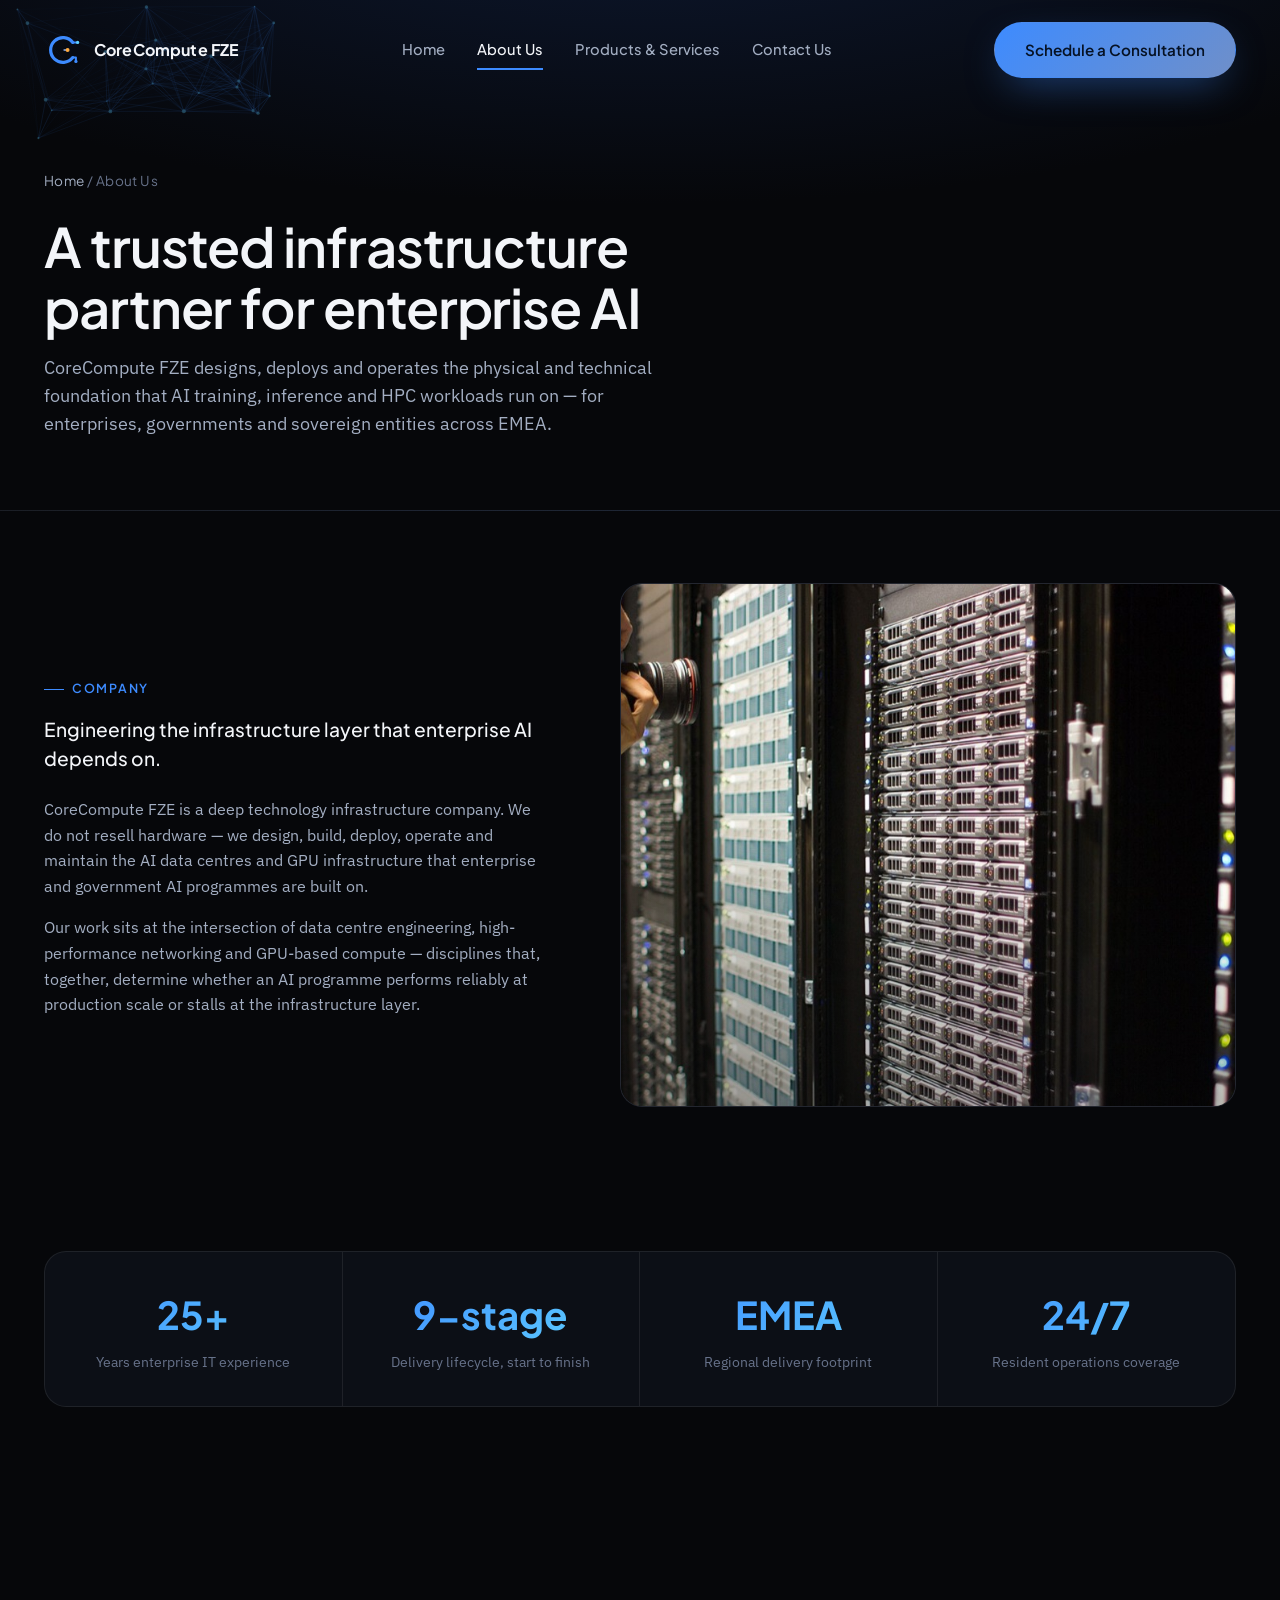
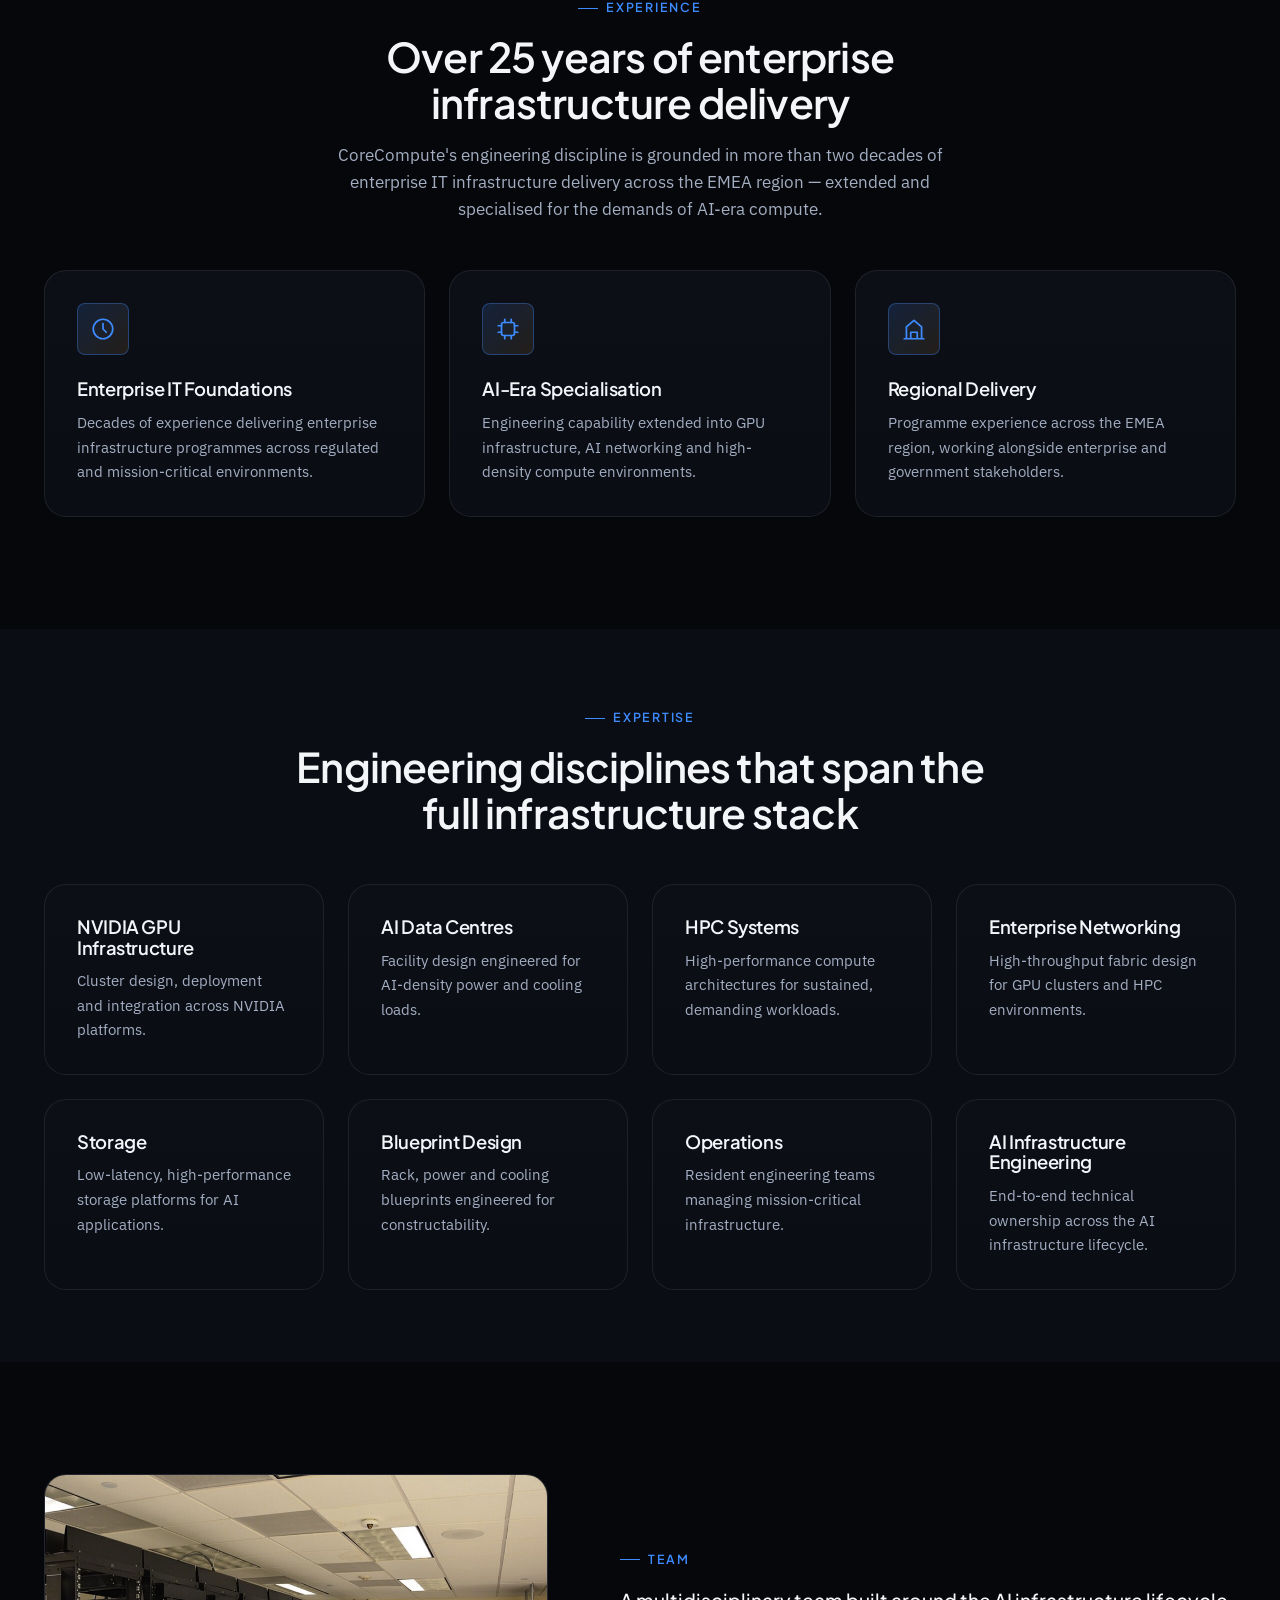
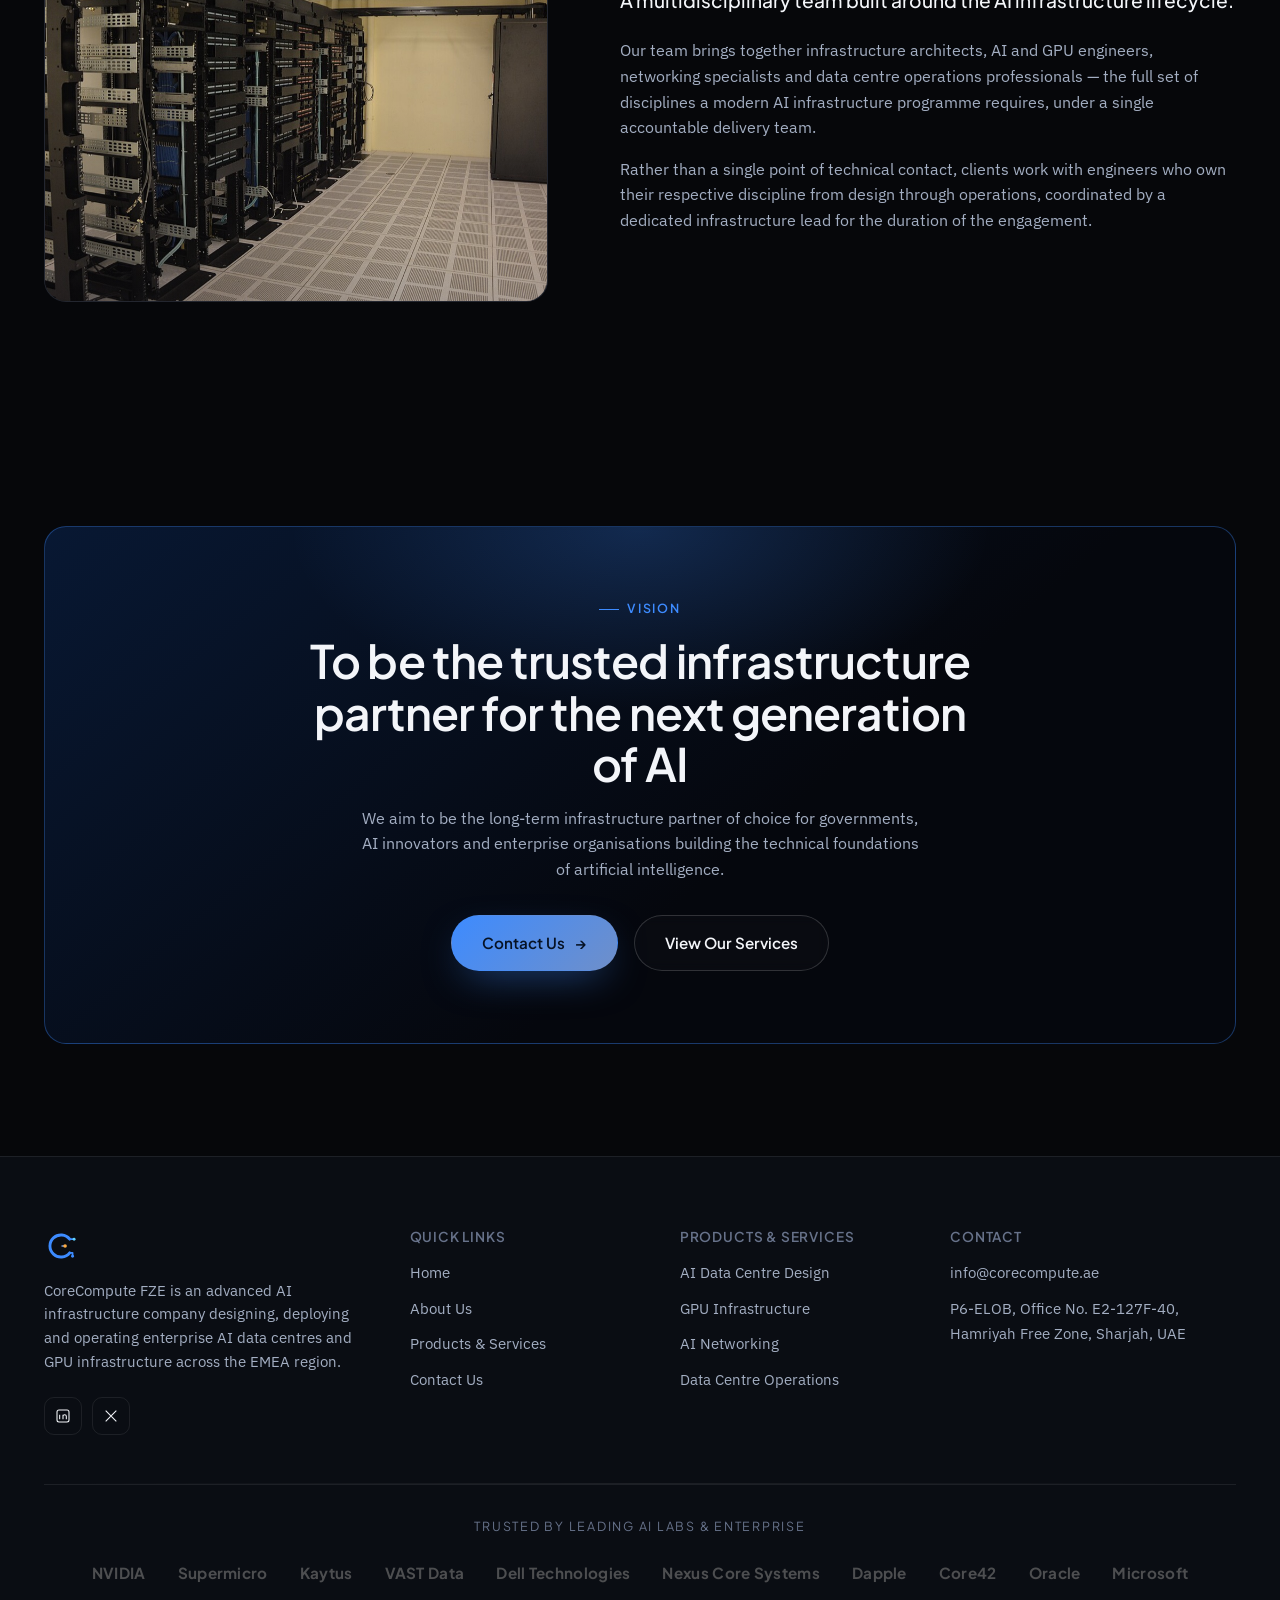
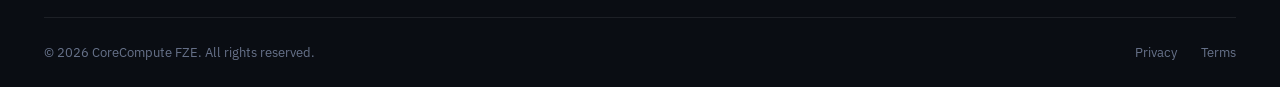
==== commit 4fd68f76: "Real photography, nav CTA fix, and copy pass - Replace hand-drawn SVG wireframe illustrations with s" ====
--- a/about.html
+++ b/about.html
@@ -4,7 +4,7 @@
   <meta charset="UTF-8" />
   <meta name="viewport" content="width=device-width, initial-scale=1.0" />
   <title>About Us | CoreCompute FZE</title>
-  <meta name="description" content="CoreCompute FZE is a deep technology infrastructure company delivering enterprise AI data centres and GPU infrastructure across EMEA, backed by over 25 years of enterprise IT experience." />
+  <meta name="description" content="CoreCompute FZE is an advanced AI infrastructure company delivering enterprise AI data centres and GPU infrastructure across EMEA, backed by over 25 years of enterprise IT experience." />
   <link rel="icon" type="image/png" href="assets/images/favicon.png" />
 
   <link rel="preconnect" href="https://fonts.googleapis.com" />
@@ -58,7 +58,7 @@
       <canvas class="page-header-canvas" data-network-canvas data-density="50" aria-hidden="true"></canvas>
       <div class="container">
         <div class="breadcrumb"><a href="index.html">Home</a> / About Us</div>
-        <h1>A deep technology partner for enterprise AI infrastructure</h1>
+        <h1>A trusted infrastructure partner for enterprise AI</h1>
         <p>CoreCompute FZE designs, deploys and operates the physical and technical foundation that AI training, inference and HPC workloads run on — for enterprises, governments and sovereign entities across EMEA.</p>
       </div>
     </header>
@@ -74,7 +74,7 @@
             <p>Our work sits at the intersection of data centre engineering, high-performance networking and GPU-based compute — disciplines that, together, determine whether an AI programme performs reliably at production scale or stalls at the infrastructure layer.</p>
           </div>
           <div class="overview-visual" data-reveal>
-            <canvas data-network-canvas data-density="40" style="position:absolute; inset:0;" aria-hidden="true"></canvas>
+            <img src="assets/images/photo-server-racks.jpg" alt="Close-up of enterprise server hardware with status indicator lights" loading="lazy" />
           </div>
         </div>
       </div>
@@ -157,7 +157,7 @@
       <div class="container">
         <div class="overview">
           <div class="overview-visual" data-reveal>
-            <canvas data-network-canvas data-density="40" style="position:absolute; inset:0;" aria-hidden="true"></canvas>
+            <img src="assets/images/photo-dc-row.jpg" alt="Data centre server room with engineering access aisle" loading="lazy" />
           </div>
           <div class="overview-copy" data-reveal>
             <span class="eyebrow">Team</span>
@@ -202,7 +202,7 @@
             <circle cx="24.8" cy="20" r="2.1" fill="var(--accent-amber)"/>
           </svg>
         </span>
-          <p>CoreCompute FZE is a deep technology infrastructure company designing, deploying and operating enterprise AI data centres and GPU infrastructure across the EMEA region.</p>
+          <p>CoreCompute FZE is an advanced AI infrastructure company designing, deploying and operating enterprise AI data centres and GPU infrastructure across the EMEA region.</p>
           <div class="footer-social">
             <a href="#" aria-label="LinkedIn"><svg viewBox="0 0 24 24" fill="none" stroke="currentColor" stroke-width="1.6"><rect x="3" y="3" width="18" height="18" rx="3"/><path d="M7 10v7M7 7v.01M12 17v-4.5a2.5 2.5 0 0 1 5 0V17M12 10v7"/></svg></a>
             <a href="#" aria-label="X / Twitter"><svg viewBox="0 0 24 24" fill="none" stroke="currentColor" stroke-width="1.6"><path d="m4 4 16 16M20 4 4 20"/></svg></a>
--- a/assets/css/style.css
+++ b/assets/css/style.css
@@ -477,10 +477,57 @@
 .hero .container {
   position: relative;
   z-index: 2;
+  display: flex;
+  align-items: center;
+  justify-content: space-between;
+  gap: var(--space-4);
 }
 
 .hero-inner {
-  max-width: 820px;
+  max-width: 780px;
+  min-width: 0;
+}
+
+.hero-visual {
+  position: relative;
+  flex-shrink: 0;
+  width: 400px;
+  aspect-ratio: 4 / 4.9;
+  border-radius: var(--radius-lg);
+  overflow: hidden;
+  border: 1px solid var(--border-accent);
+  box-shadow: var(--shadow-soft);
+}
+
+.hero-visual::before {
+  content: "";
+  position: absolute;
+  inset: -18%;
+  background: radial-gradient(circle, rgba(61, 139, 255, 0.28), transparent 65%);
+  pointer-events: none;
+  z-index: -1;
+}
+
+.hero-visual img {
+  position: relative;
+  width: 100%;
+  height: 100%;
+  object-fit: cover;
+  display: block;
+}
+
+.hero-visual::after {
+  content: "";
+  position: absolute;
+  inset: 0;
+  background: linear-gradient(190deg, rgba(6, 7, 10, 0) 45%, rgba(6, 7, 10, 0.5));
+  pointer-events: none;
+}
+
+@media (max-width: 1180px) {
+  .hero-visual {
+    display: none;
+  }
 }
 
 .hero-kicker {
@@ -752,8 +799,23 @@
   aspect-ratio: 4 / 3.4;
   border-radius: var(--radius-lg);
   border: 1px solid var(--border-subtle);
-  background: linear-gradient(160deg, var(--bg-raised-2), var(--bg-base));
   overflow: hidden;
+  background: var(--bg-raised-2);
+}
+
+.overview-visual img {
+  width: 100%;
+  height: 100%;
+  object-fit: cover;
+  display: block;
+}
+
+.overview-visual::after {
+  content: "";
+  position: absolute;
+  inset: 0;
+  background: linear-gradient(190deg, rgba(6, 7, 10, 0) 50%, rgba(6, 7, 10, 0.4));
+  pointer-events: none;
 }
 
 .overview-copy .lede {
@@ -835,7 +897,7 @@
 .timeline::before {
   content: "";
   position: absolute;
-  top: 21px;
+  top: 18px;
   left: 0;
   right: 0;
   height: 1px;
@@ -848,26 +910,35 @@
   flex-direction: column;
   align-items: flex-start;
   gap: var(--space-2);
-  padding-top: 44px;
-}
-
-.timeline-step::before {
-  content: "";
+  padding-top: 52px;
+}
+
+.step-icon {
   position: absolute;
-  top: 12px;
+  top: 0;
   left: 0;
-  width: 18px;
-  height: 18px;
+  width: 36px;
+  height: 36px;
   border-radius: 50%;
   background: var(--bg-base);
   border: 2px solid var(--blue-steel);
-  transition: border-color 0.4s ease, box-shadow 0.4s ease, transform 0.4s ease;
-}
-
-.timeline-step.is-visible::before {
+  display: flex;
+  align-items: center;
+  justify-content: center;
+  color: var(--blue-steel);
+  transition: border-color 0.4s ease, box-shadow 0.4s ease, transform 0.4s ease, color 0.4s ease;
+}
+
+.step-icon svg {
+  width: 18px;
+  height: 18px;
+}
+
+.timeline-step.is-visible .step-icon {
   border-color: var(--blue-bright);
+  color: var(--blue-bright);
   box-shadow: 0 0 0 6px rgba(61, 139, 255, 0.14);
-  transform: scale(1.1);
+  transform: scale(1.08);
 }
 
 .timeline-step .step-index {
@@ -1168,6 +1239,14 @@
   height: 100%;
   border: 0;
   filter: grayscale(0.5) invert(0.92) contrast(0.9);
+}
+
+.map-frame img {
+  position: absolute;
+  inset: 0;
+  width: 100%;
+  height: 100%;
+  object-fit: cover;
 }
 
 .form-card {
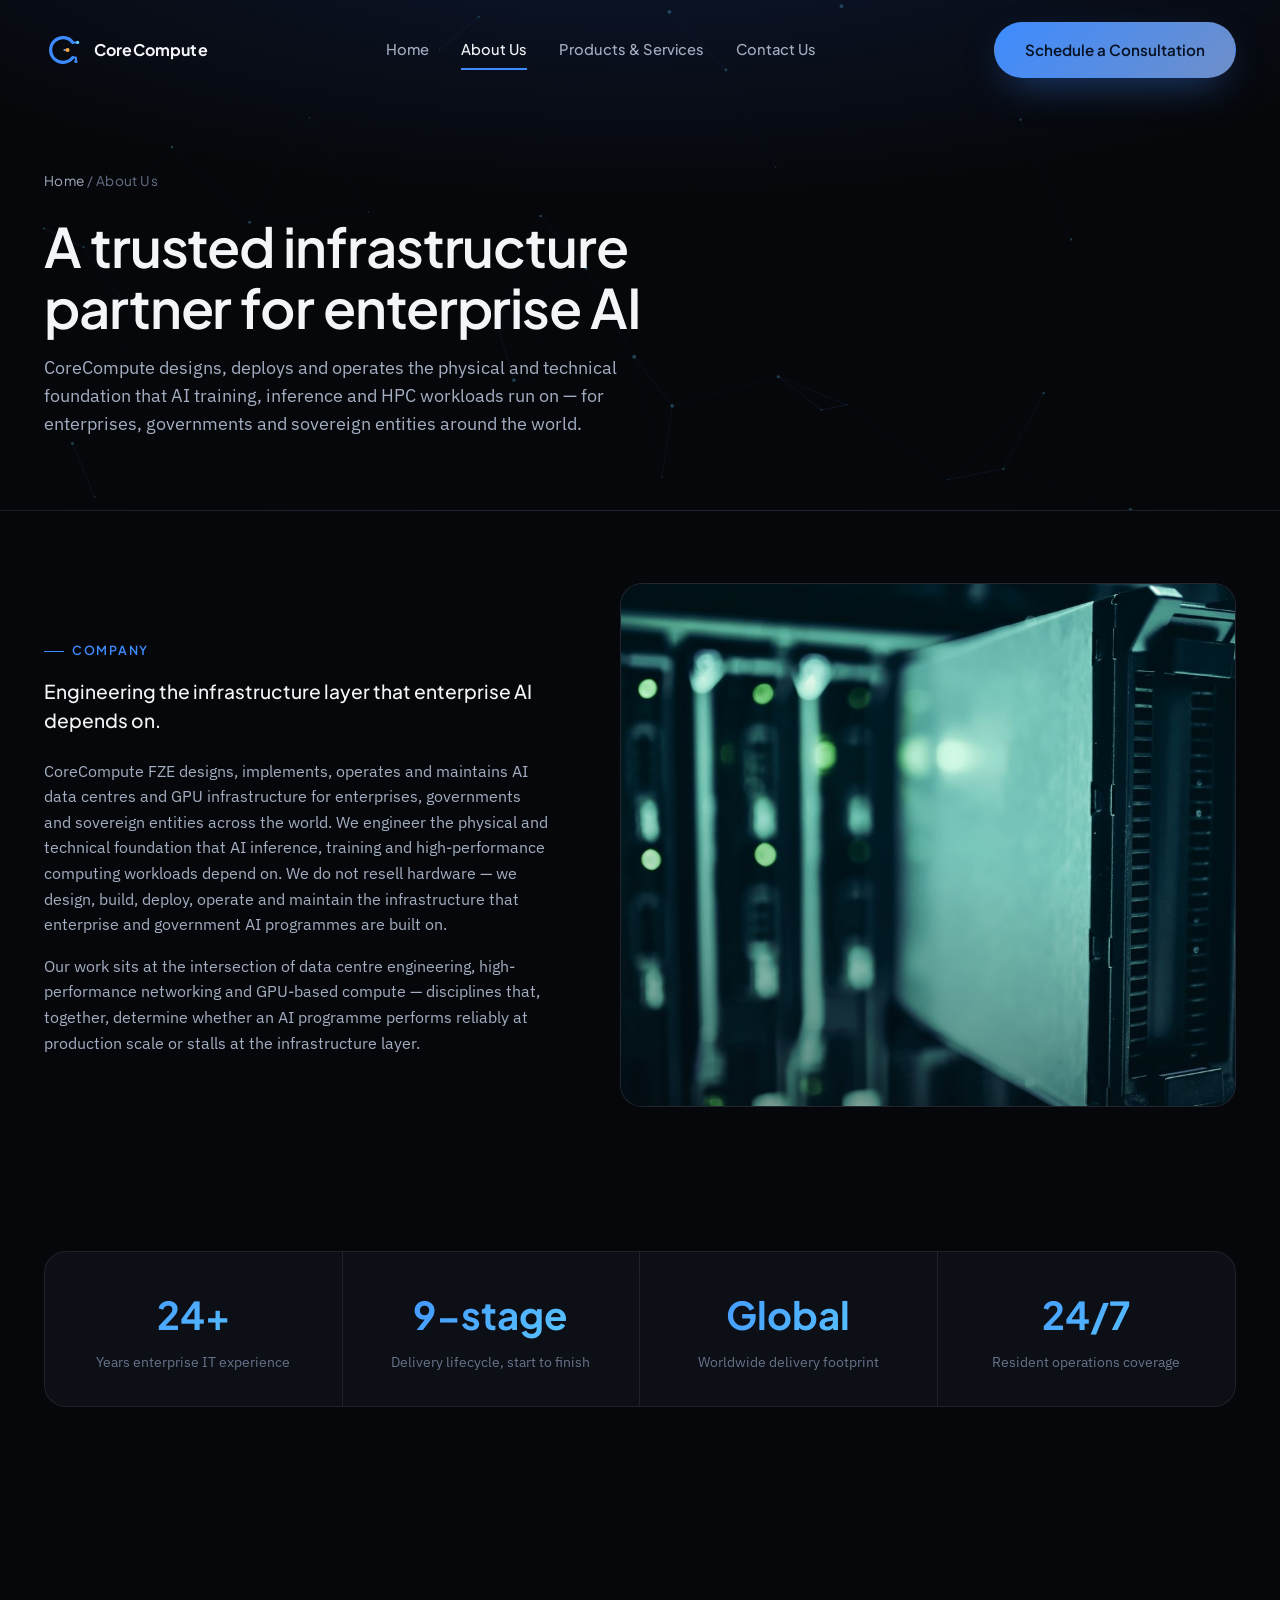
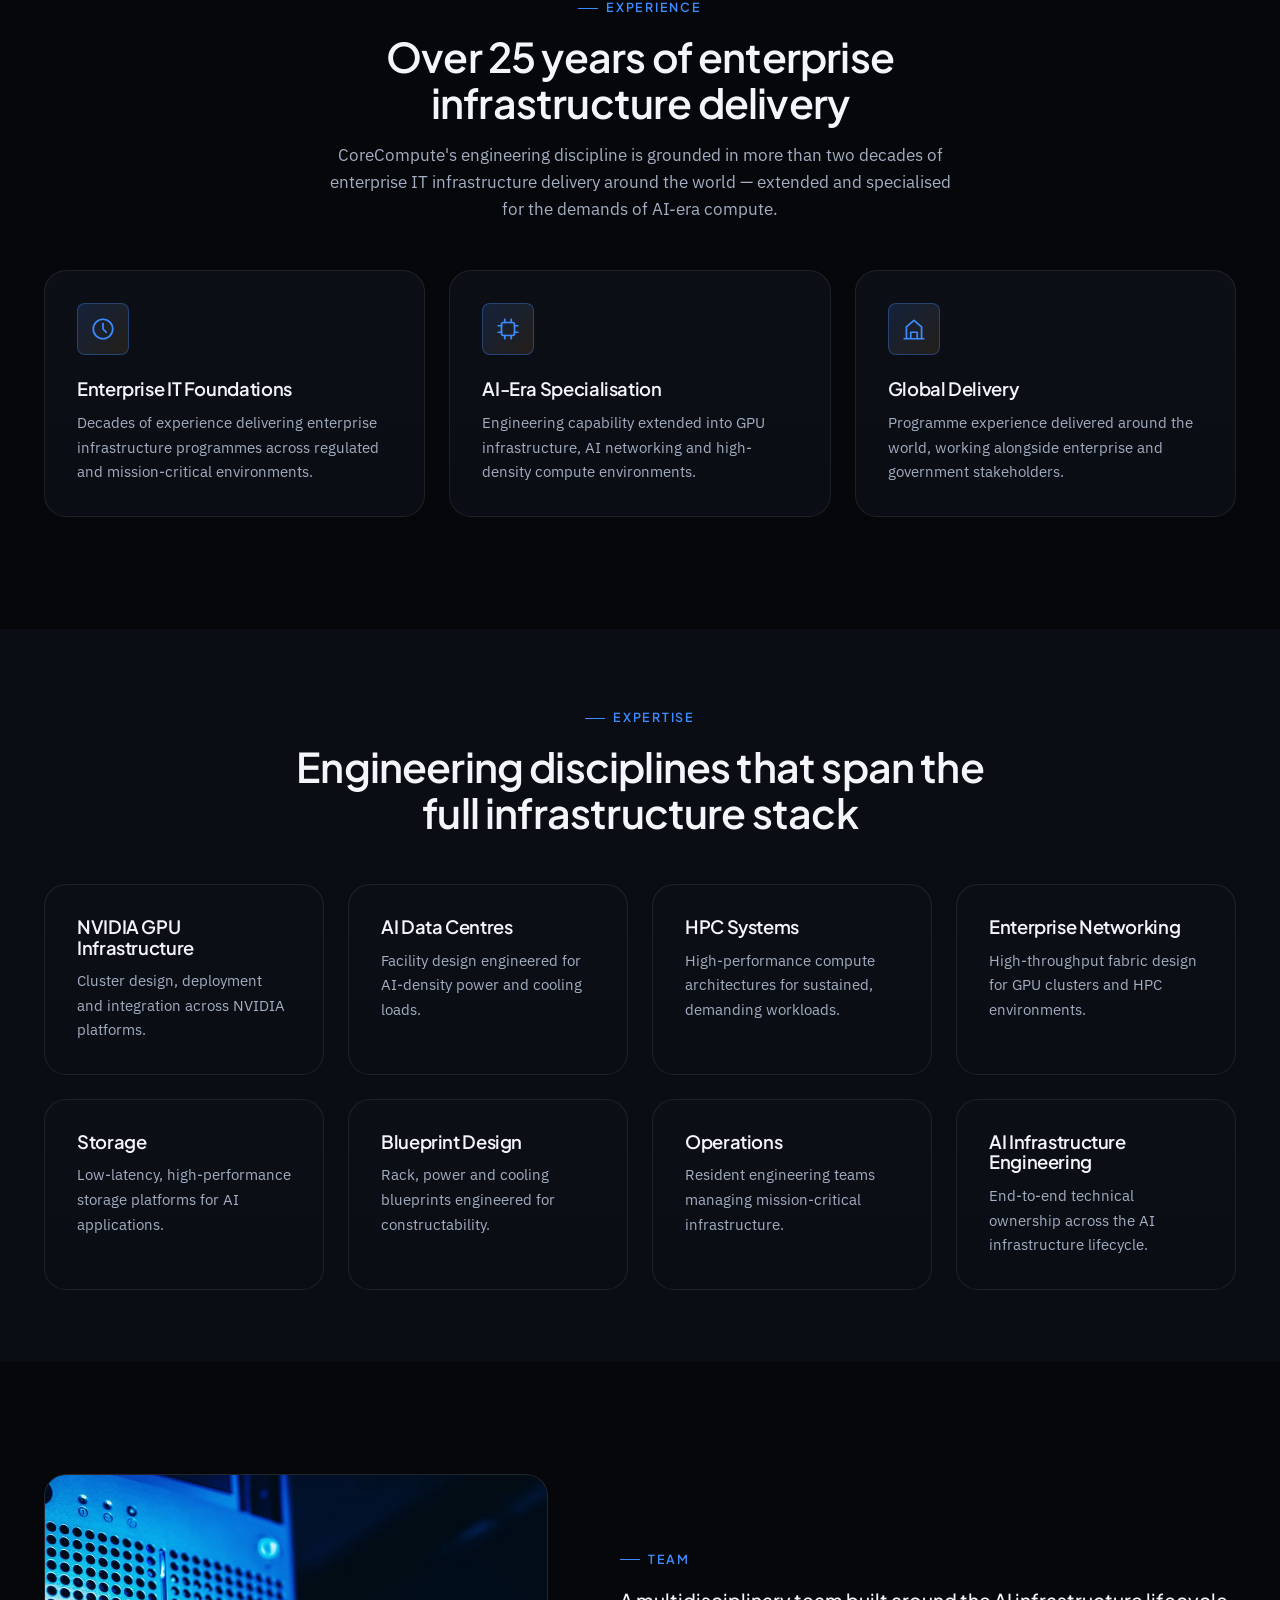
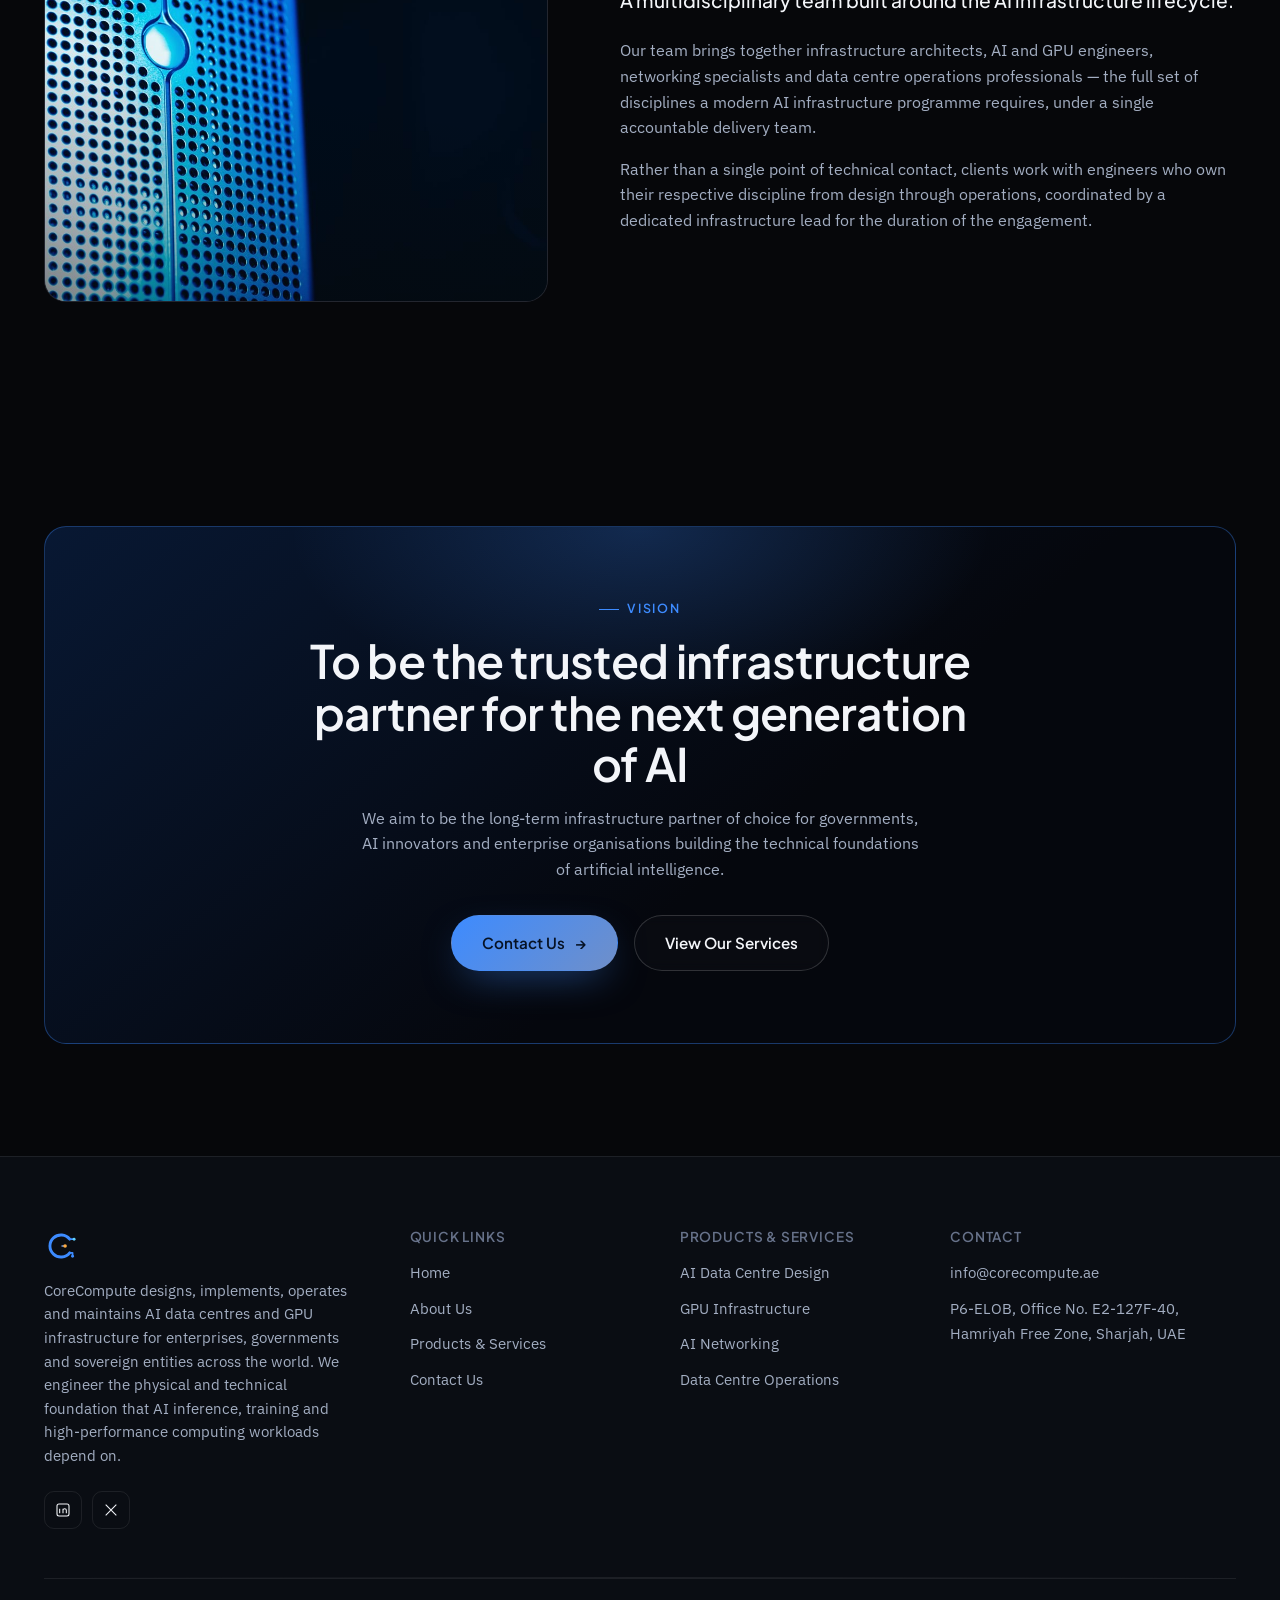
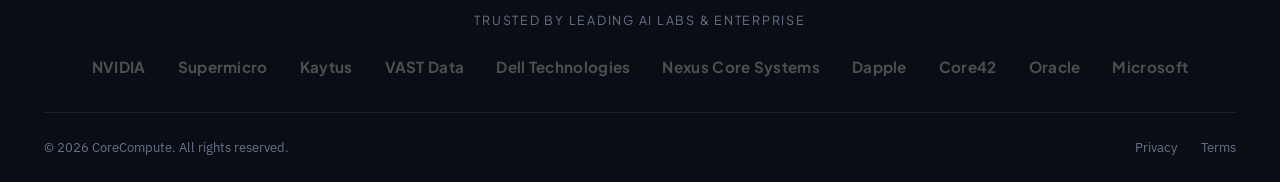
==== commit 163f2011: "Real DC photography, hero data-flow animation, global copy pass - Replace hero/overview imagery with" ====
--- a/about.html
+++ b/about.html
@@ -3,8 +3,8 @@
 <head>
   <meta charset="UTF-8" />
   <meta name="viewport" content="width=device-width, initial-scale=1.0" />
-  <title>About Us | CoreCompute FZE</title>
-  <meta name="description" content="CoreCompute FZE is an advanced AI infrastructure company delivering enterprise AI data centres and GPU infrastructure across EMEA, backed by over 25 years of enterprise IT experience." />
+  <title>About Us | CoreCompute</title>
+  <meta name="description" content="CoreCompute is an advanced AI infrastructure company delivering enterprise AI data centres and GPU infrastructure worldwide, backed by over 25 years of enterprise IT experience." />
   <link rel="icon" type="image/png" href="assets/images/favicon.png" />
 
   <link rel="preconnect" href="https://fonts.googleapis.com" />
@@ -17,7 +17,7 @@
 
   <header class="navbar">
     <div class="container">
-      <a href="index.html" class="brand" aria-label="CoreCompute FZE — home">
+      <a href="index.html" class="brand" aria-label="CoreCompute — home">
         <span class="brand-mark" aria-hidden="true">
           <svg viewBox="0 0 40 40" width="38" height="38" role="img" focusable="false">
             <path d="M30.24 12 A13 13 0 1 0 30.24 28" fill="none" stroke="var(--blue-bright)" stroke-width="3.4" stroke-linecap="round"/>
@@ -29,7 +29,7 @@
             <circle cx="24.8" cy="20" r="2.1" fill="var(--accent-amber)"/>
           </svg>
         </span>
-        <span class="brand-name">CoreCompute FZE</span>
+        <span class="brand-name">CoreCompute</span>
       </a>
 
       <nav class="nav-links" id="nav-links">
@@ -59,7 +59,7 @@
       <div class="container">
         <div class="breadcrumb"><a href="index.html">Home</a> / About Us</div>
         <h1>A trusted infrastructure partner for enterprise AI</h1>
-        <p>CoreCompute FZE designs, deploys and operates the physical and technical foundation that AI training, inference and HPC workloads run on — for enterprises, governments and sovereign entities across EMEA.</p>
+        <p>CoreCompute designs, deploys and operates the physical and technical foundation that AI training, inference and HPC workloads run on — for enterprises, governments and sovereign entities around the world.</p>
       </div>
     </header>
 
@@ -70,11 +70,11 @@
           <div class="overview-copy" data-reveal>
             <span class="eyebrow">Company</span>
             <p class="lede">Engineering the infrastructure layer that enterprise AI depends on.</p>
-            <p>CoreCompute FZE is a deep technology infrastructure company. We do not resell hardware — we design, build, deploy, operate and maintain the AI data centres and GPU infrastructure that enterprise and government AI programmes are built on.</p>
+            <p>CoreCompute FZE designs, implements, operates and maintains AI data centres and GPU infrastructure for enterprises, governments and sovereign entities across the world. We engineer the physical and technical foundation that AI inference, training and high-performance computing workloads depend on. We do not resell hardware — we design, build, deploy, operate and maintain the infrastructure that enterprise and government AI programmes are built on.</p>
             <p>Our work sits at the intersection of data centre engineering, high-performance networking and GPU-based compute — disciplines that, together, determine whether an AI programme performs reliably at production scale or stalls at the infrastructure layer.</p>
           </div>
           <div class="overview-visual" data-reveal>
-            <img src="assets/images/photo-server-racks.jpg" alt="Close-up of enterprise server hardware with status indicator lights" loading="lazy" />
+            <img src="assets/images/photo-blade-teal.jpg" alt="Close-up of enterprise blade server hardware with status indicator lights" loading="lazy" />
           </div>
         </div>
       </div>
@@ -93,8 +93,8 @@
             <div class="label">Delivery lifecycle, start to finish</div>
           </div>
           <div class="stat">
-            <div class="num">EMEA</div>
-            <div class="label">Regional delivery footprint</div>
+            <div class="num">Global</div>
+            <div class="label">Worldwide delivery footprint</div>
           </div>
           <div class="stat">
             <div class="num">24/7</div>
@@ -110,7 +110,7 @@
         <div class="section-header center" data-reveal>
           <span class="eyebrow">Experience</span>
           <h2>Over 25 years of enterprise infrastructure delivery</h2>
-          <p>CoreCompute's engineering discipline is grounded in more than two decades of enterprise IT infrastructure delivery across the EMEA region — extended and specialised for the demands of AI-era compute.</p>
+          <p>CoreCompute's engineering discipline is grounded in more than two decades of enterprise IT infrastructure delivery around the world — extended and specialised for the demands of AI-era compute.</p>
         </div>
         <div class="grid grid-3" data-reveal-group>
           <div class="card">
@@ -125,8 +125,8 @@
           </div>
           <div class="card">
             <div class="card-icon"><svg viewBox="0 0 24 24" fill="none" stroke="currentColor" stroke-width="1.6" stroke-linecap="round" stroke-linejoin="round"><path d="M3 21h18M5 21V10l7-6 7 6v11M9 21v-6h6v6"/></svg></div>
-            <h3>Regional Delivery</h3>
-            <p>Programme experience across the EMEA region, working alongside enterprise and government stakeholders.</p>
+            <h3>Global Delivery</h3>
+            <p>Programme experience delivered around the world, working alongside enterprise and government stakeholders.</p>
           </div>
         </div>
       </div>
@@ -157,7 +157,7 @@
       <div class="container">
         <div class="overview">
           <div class="overview-visual" data-reveal>
-            <img src="assets/images/photo-dc-row.jpg" alt="Data centre server room with engineering access aisle" loading="lazy" />
+            <img src="assets/images/photo-rack-blue.jpg" alt="Enterprise server chassis with active status indicator lighting" loading="lazy" />
           </div>
           <div class="overview-copy" data-reveal>
             <span class="eyebrow">Team</span>
@@ -202,7 +202,7 @@
             <circle cx="24.8" cy="20" r="2.1" fill="var(--accent-amber)"/>
           </svg>
         </span>
-          <p>CoreCompute FZE is an advanced AI infrastructure company designing, deploying and operating enterprise AI data centres and GPU infrastructure across the EMEA region.</p>
+          <p>CoreCompute designs, implements, operates and maintains AI data centres and GPU infrastructure for enterprises, governments and sovereign entities across the world. We engineer the physical and technical foundation that AI inference, training and high-performance computing workloads depend on.</p>
           <div class="footer-social">
             <a href="#" aria-label="LinkedIn"><svg viewBox="0 0 24 24" fill="none" stroke="currentColor" stroke-width="1.6"><rect x="3" y="3" width="18" height="18" rx="3"/><path d="M7 10v7M7 7v.01M12 17v-4.5a2.5 2.5 0 0 1 5 0V17M12 10v7"/></svg></a>
             <a href="#" aria-label="X / Twitter"><svg viewBox="0 0 24 24" fill="none" stroke="currentColor" stroke-width="1.6"><path d="m4 4 16 16M20 4 4 20"/></svg></a>
@@ -254,7 +254,7 @@
       </div>
 
       <div class="footer-bottom">
-        <span>&copy; <span data-year></span> CoreCompute FZE. All rights reserved.</span>
+        <span>&copy; <span data-year></span> CoreCompute. All rights reserved.</span>
         <div class="footer-bottom-links">
           <a href="contact.html">Privacy</a>
           <a href="contact.html">Terms</a>
--- a/assets/css/style.css
+++ b/assets/css/style.css
@@ -454,14 +454,20 @@
   padding-top: 140px;
   padding-bottom: var(--space-6);
   overflow: hidden;
-  background: radial-gradient(120% 90% at 50% -10%, #0d1830 0%, #06070a 55%), var(--bg-base);
+  background:
+    linear-gradient(100deg, rgba(6, 7, 10, 0.95) 0%, rgba(6, 7, 10, 0.82) 32%, rgba(6, 7, 10, 0.5) 62%, rgba(6, 7, 10, 0.68) 100%),
+    url("../images/photo-dc-hall-bg.jpg");
+  background-size: cover;
+  background-position: center;
 }
 
 .hero-canvas {
   position: absolute;
   inset: 0;
+  width: 100%;
+  height: 100%;
   z-index: 0;
-  opacity: 0.65;
+  opacity: 0.9;
 }
 
 .hero-glow {
@@ -470,64 +476,18 @@
   z-index: 1;
   pointer-events: none;
   background:
-    radial-gradient(600px 400px at 15% 20%, rgba(61, 139, 255, 0.12), transparent 60%),
-    radial-gradient(500px 380px at 85% 70%, rgba(255, 171, 64, 0.1), transparent 60%);
+    radial-gradient(600px 400px at 12% 15%, rgba(61, 139, 255, 0.1), transparent 60%),
+    radial-gradient(500px 380px at 88% 70%, rgba(255, 171, 64, 0.08), transparent 60%);
 }
 
 .hero .container {
   position: relative;
   z-index: 2;
-  display: flex;
-  align-items: center;
-  justify-content: space-between;
-  gap: var(--space-4);
 }
 
 .hero-inner {
   max-width: 780px;
   min-width: 0;
-}
-
-.hero-visual {
-  position: relative;
-  flex-shrink: 0;
-  width: 400px;
-  aspect-ratio: 4 / 4.9;
-  border-radius: var(--radius-lg);
-  overflow: hidden;
-  border: 1px solid var(--border-accent);
-  box-shadow: var(--shadow-soft);
-}
-
-.hero-visual::before {
-  content: "";
-  position: absolute;
-  inset: -18%;
-  background: radial-gradient(circle, rgba(61, 139, 255, 0.28), transparent 65%);
-  pointer-events: none;
-  z-index: -1;
-}
-
-.hero-visual img {
-  position: relative;
-  width: 100%;
-  height: 100%;
-  object-fit: cover;
-  display: block;
-}
-
-.hero-visual::after {
-  content: "";
-  position: absolute;
-  inset: 0;
-  background: linear-gradient(190deg, rgba(6, 7, 10, 0) 45%, rgba(6, 7, 10, 0.5));
-  pointer-events: none;
-}
-
-@media (max-width: 1180px) {
-  .hero-visual {
-    display: none;
-  }
 }
 
 .hero-kicker {
@@ -625,6 +585,14 @@
   border-bottom: 1px solid var(--border-subtle);
 }
 
+.page-header--cabling {
+  background:
+    linear-gradient(100deg, rgba(6, 7, 10, 0.94) 0%, rgba(6, 7, 10, 0.82) 40%, rgba(6, 7, 10, 0.6) 100%),
+    url("../images/photo-fiber-cabling.jpg");
+  background-size: cover;
+  background-position: center;
+}
+
 .page-header .container {
   position: relative;
   z-index: 2;
@@ -633,6 +601,8 @@
 .page-header-canvas {
   position: absolute;
   inset: 0;
+  width: 100%;
+  height: 100%;
   opacity: 0.4;
 }
 
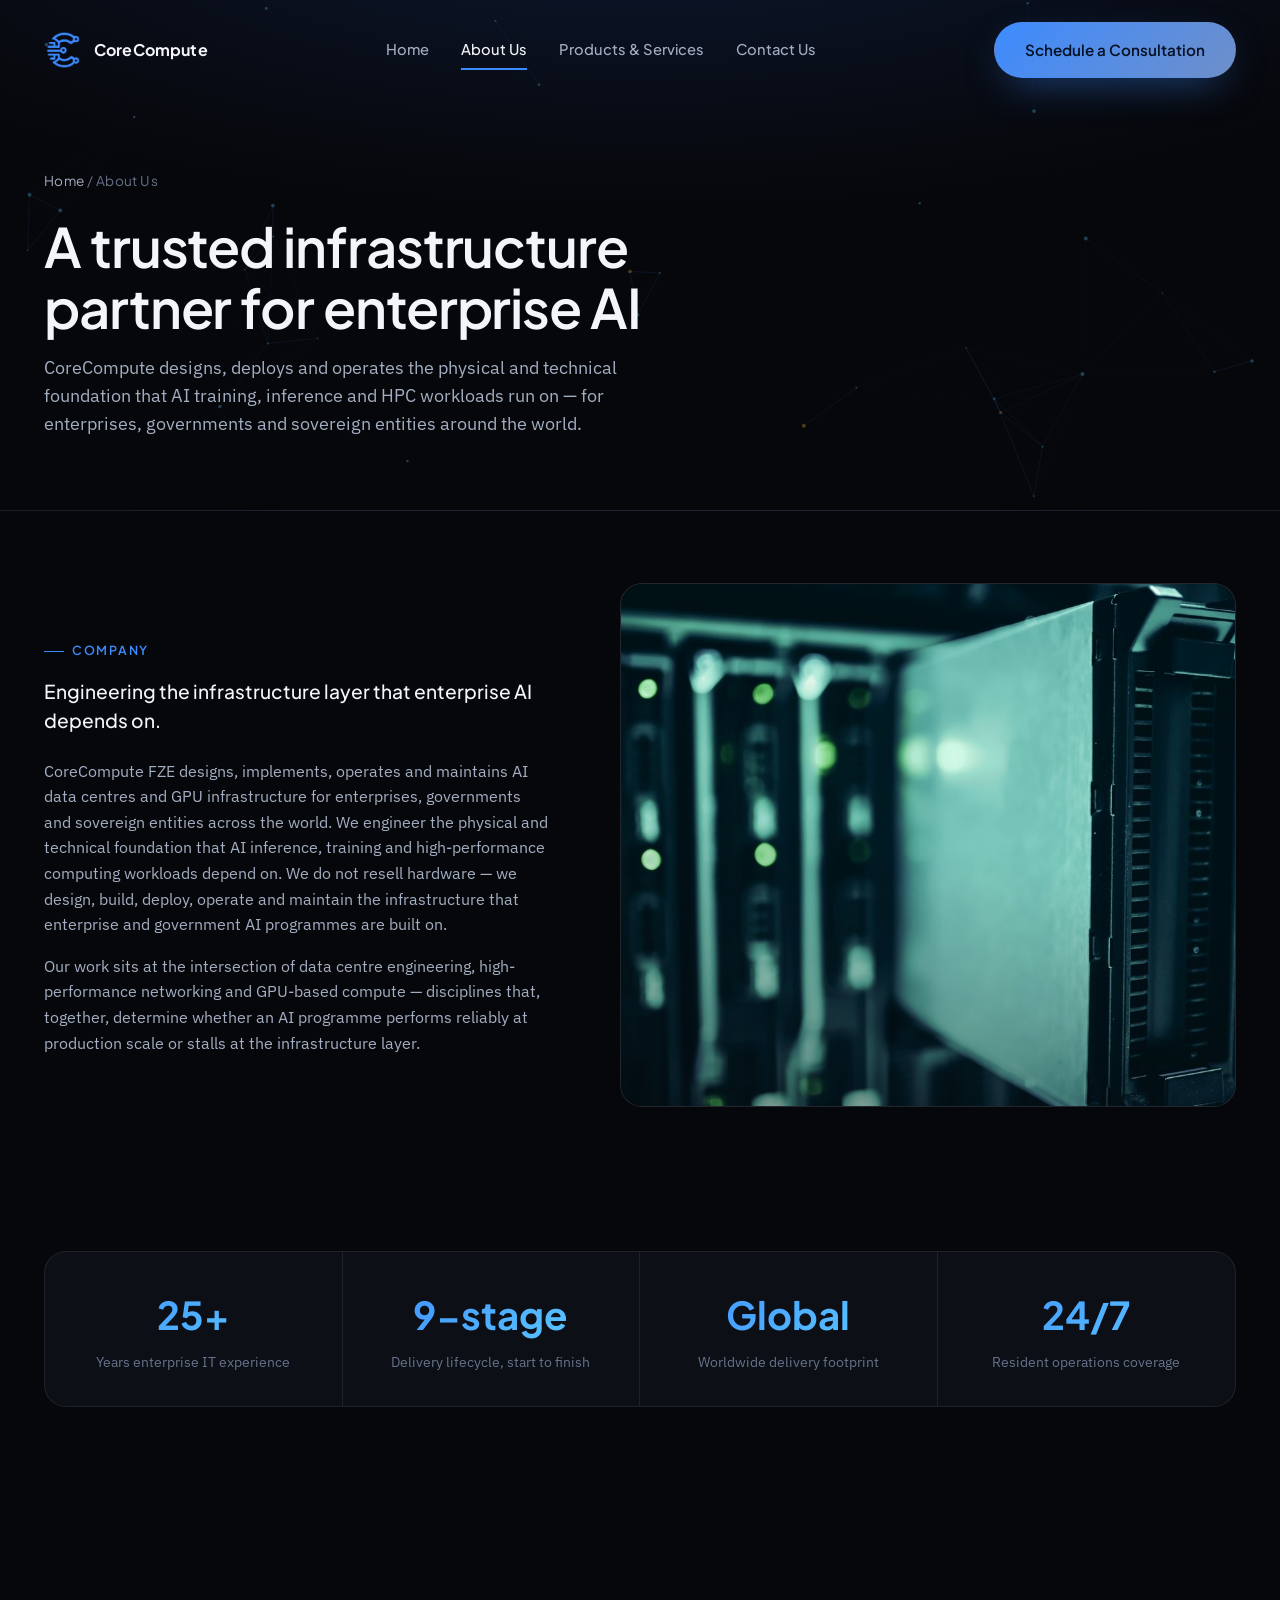
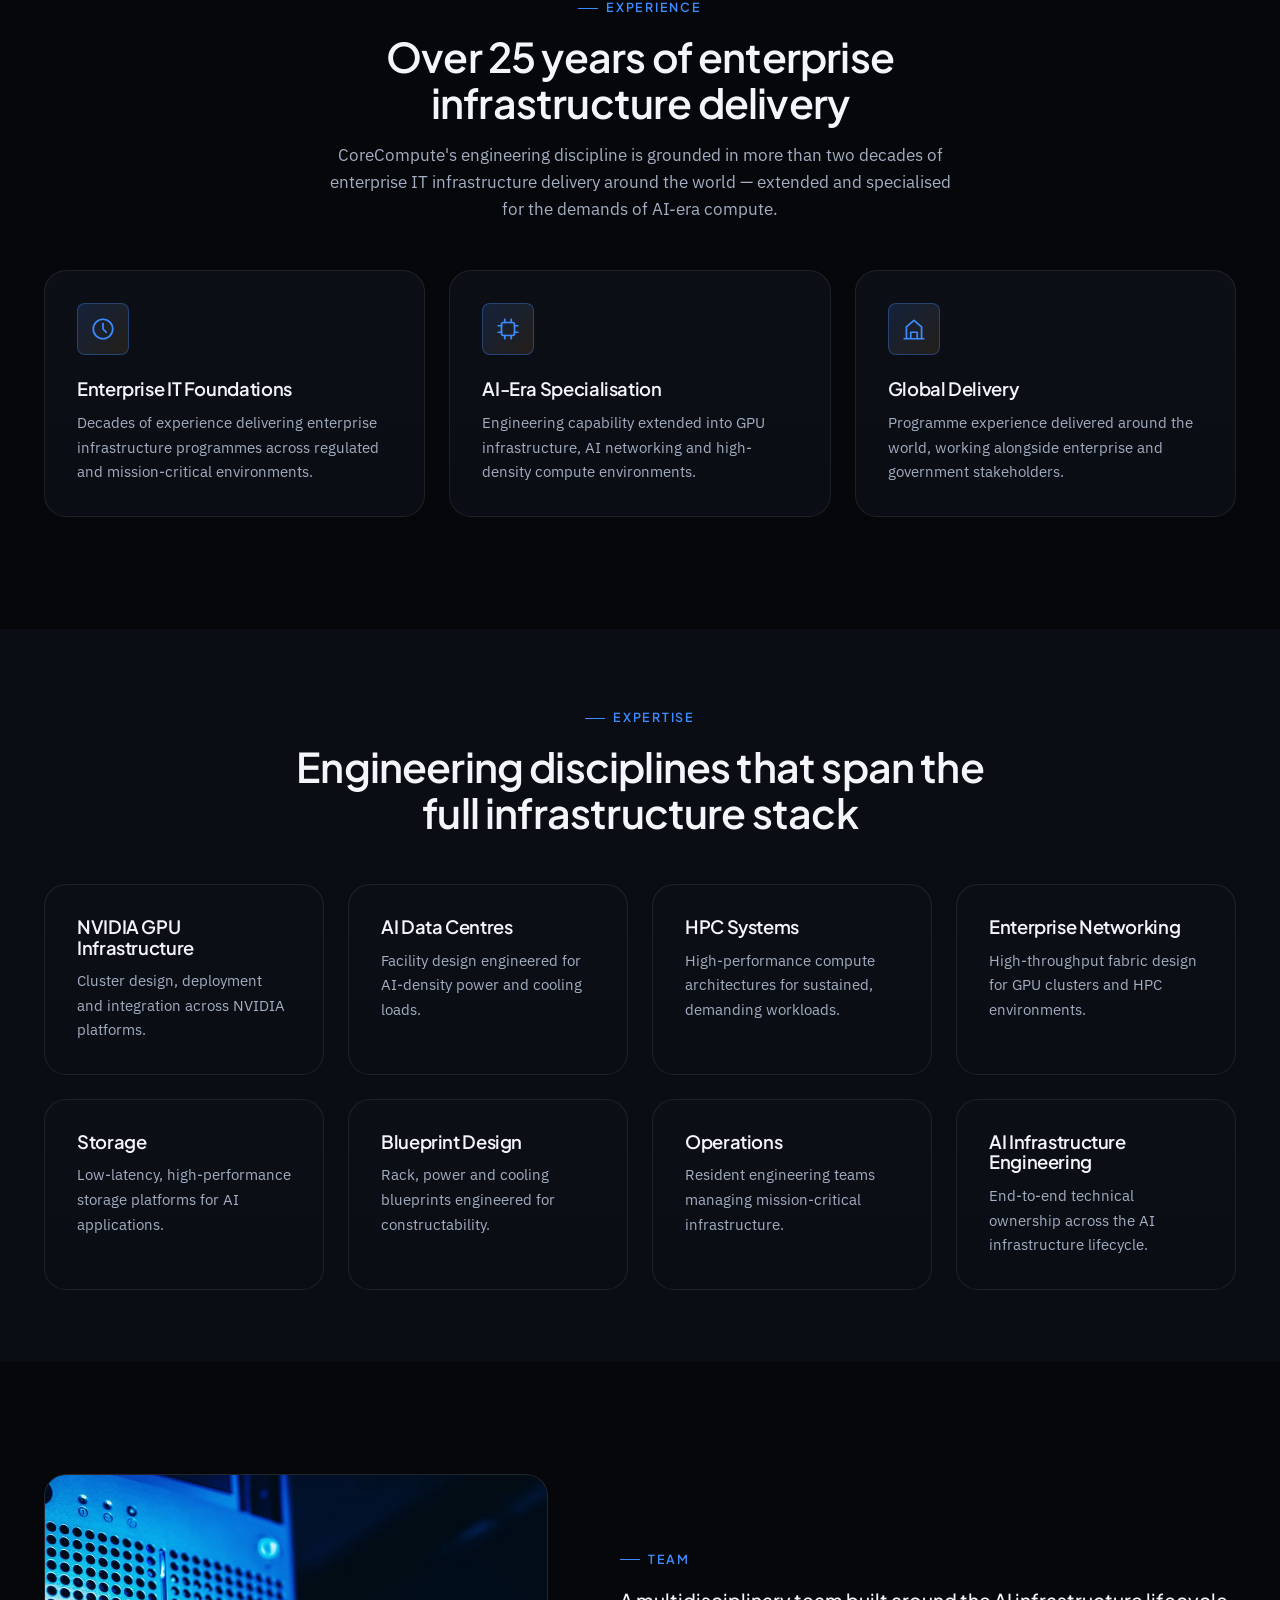
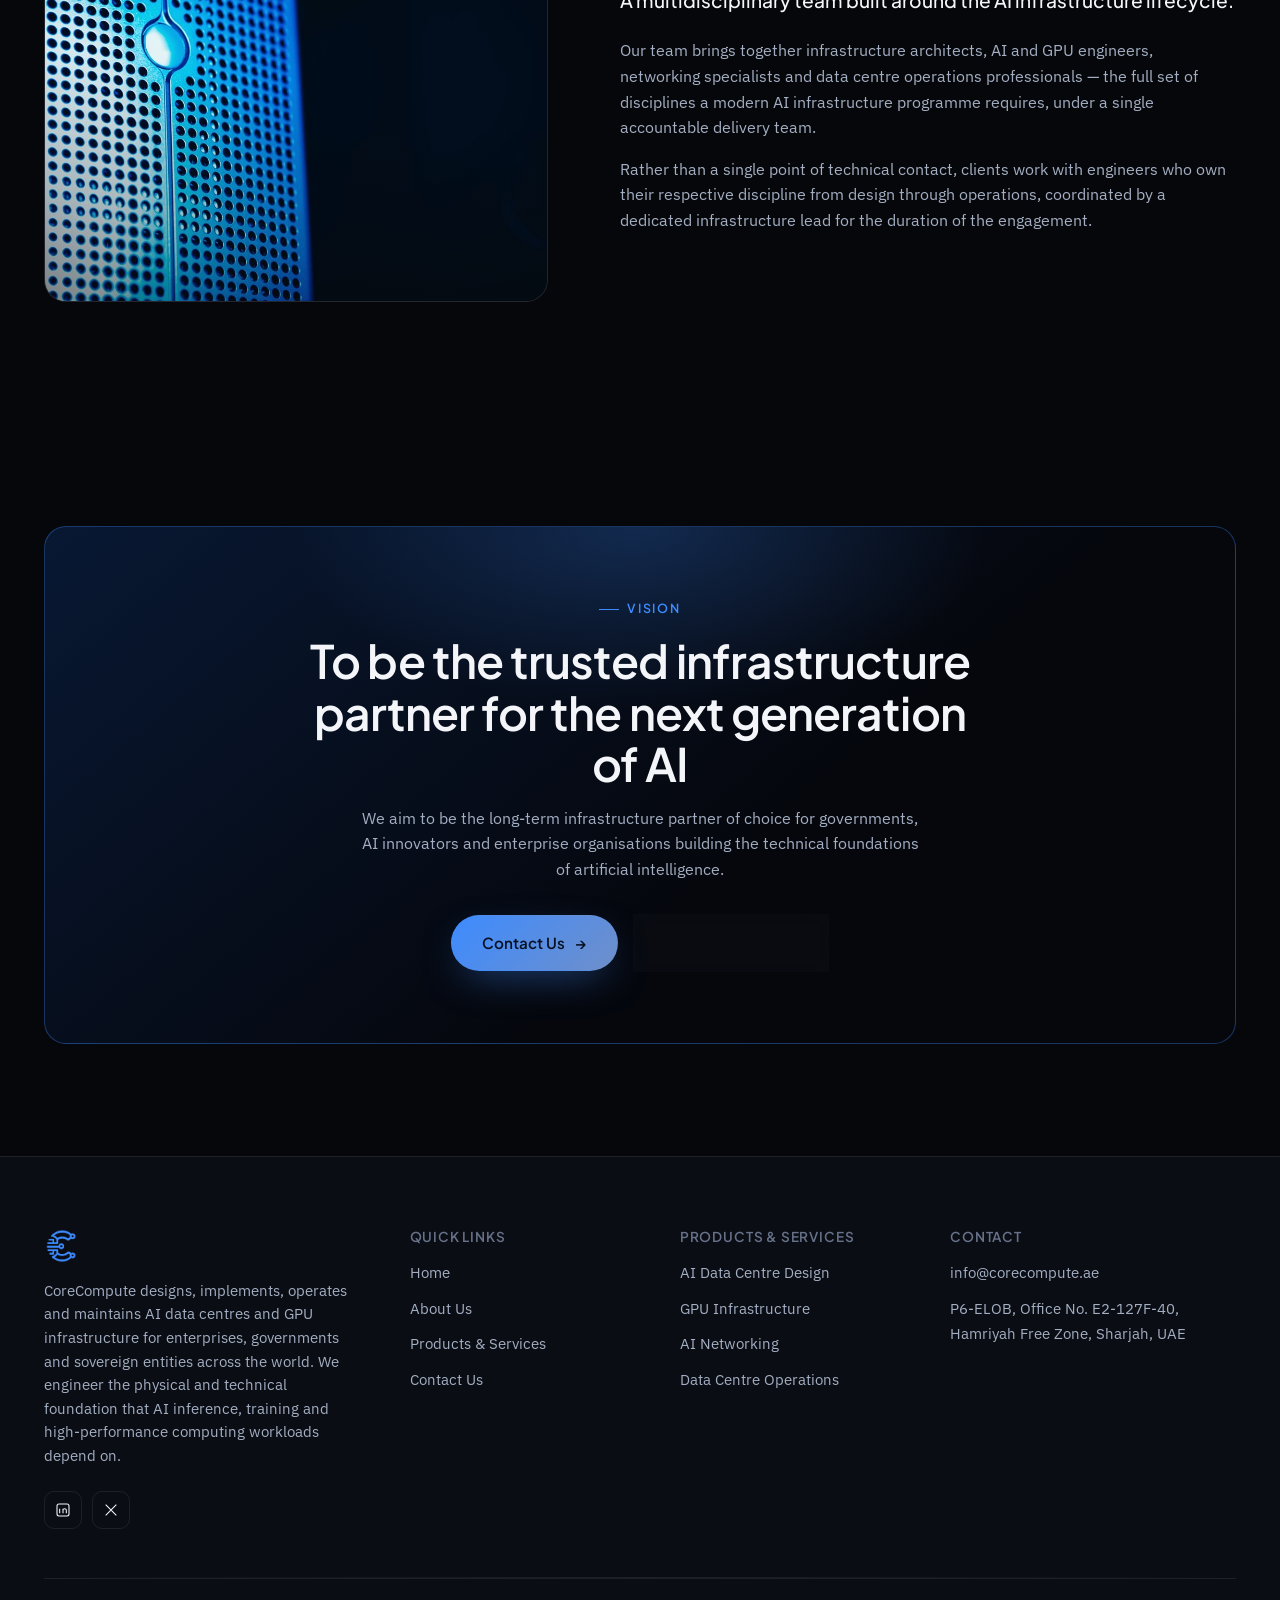
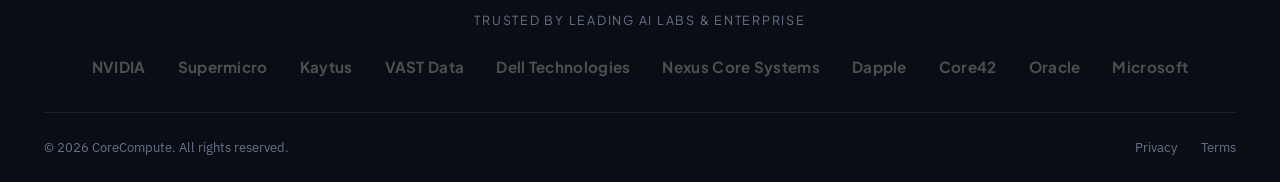
==== commit d08ad49b: "Use the real corecompute.ae logo, recolored to the site's blue/amber theme Replace the hand-drawn SV" ====
--- a/about.html
+++ b/about.html
@@ -18,17 +18,7 @@
   <header class="navbar">
     <div class="container">
       <a href="index.html" class="brand" aria-label="CoreCompute — home">
-        <span class="brand-mark" aria-hidden="true">
-          <svg viewBox="0 0 40 40" width="38" height="38" role="img" focusable="false">
-            <path d="M30.24 12 A13 13 0 1 0 30.24 28" fill="none" stroke="var(--blue-bright)" stroke-width="3.4" stroke-linecap="round"/>
-            <path d="M30.24 12 H35.4" fill="none" stroke="var(--blue-bright)" stroke-width="2.1" stroke-linecap="round"/>
-            <circle cx="35.4" cy="12" r="1.7" fill="var(--accent-ice)"/>
-            <path d="M30.24 28 H33.6 V32" fill="none" stroke="var(--blue-bright)" stroke-width="2.1" stroke-linecap="round" stroke-linejoin="round"/>
-            <circle cx="33.6" cy="32" r="1.7" fill="var(--blue-bright)"/>
-            <path d="M20.6 20 H24.8" fill="none" stroke="var(--blue-steel)" stroke-width="2"/>
-            <circle cx="24.8" cy="20" r="2.1" fill="var(--accent-amber)"/>
-          </svg>
-        </span>
+        <span class="brand-mark"><img src="assets/images/logo-icon.png" alt="CoreCompute" /></span>
         <span class="brand-name">CoreCompute</span>
       </a>
 
@@ -191,17 +181,7 @@
     <div class="container">
       <div class="footer-grid">
         <div class="footer-brand">
-          <span class="brand-mark" aria-hidden="true">
-          <svg viewBox="0 0 40 40" width="38" height="38" role="img" focusable="false">
-            <path d="M30.24 12 A13 13 0 1 0 30.24 28" fill="none" stroke="var(--blue-bright)" stroke-width="3.4" stroke-linecap="round"/>
-            <path d="M30.24 12 H35.4" fill="none" stroke="var(--blue-bright)" stroke-width="2.1" stroke-linecap="round"/>
-            <circle cx="35.4" cy="12" r="1.7" fill="var(--accent-ice)"/>
-            <path d="M30.24 28 H33.6 V32" fill="none" stroke="var(--blue-bright)" stroke-width="2.1" stroke-linecap="round" stroke-linejoin="round"/>
-            <circle cx="33.6" cy="32" r="1.7" fill="var(--blue-bright)"/>
-            <path d="M20.6 20 H24.8" fill="none" stroke="var(--blue-steel)" stroke-width="2"/>
-            <circle cx="24.8" cy="20" r="2.1" fill="var(--accent-amber)"/>
-          </svg>
-        </span>
+          <span class="brand-mark"><img src="assets/images/logo-icon.png" alt="CoreCompute" /></span>
           <p>CoreCompute designs, implements, operates and maintains AI data centres and GPU infrastructure for enterprises, governments and sovereign entities across the world. We engineer the physical and technical foundation that AI inference, training and high-performance computing workloads depend on.</p>
           <div class="footer-social">
             <a href="#" aria-label="LinkedIn"><svg viewBox="0 0 24 24" fill="none" stroke="currentColor" stroke-width="1.6"><rect x="3" y="3" width="18" height="18" rx="3"/><path d="M7 10v7M7 7v.01M12 17v-4.5a2.5 2.5 0 0 1 5 0V17M12 10v7"/></svg></a>
--- a/assets/css/style.css
+++ b/assets/css/style.css
@@ -315,9 +315,10 @@
   flex-shrink: 0;
 }
 
-.brand-mark svg {
+.brand-mark img {
   width: 100%;
   height: 100%;
+  object-fit: contain;
   display: block;
 }
 
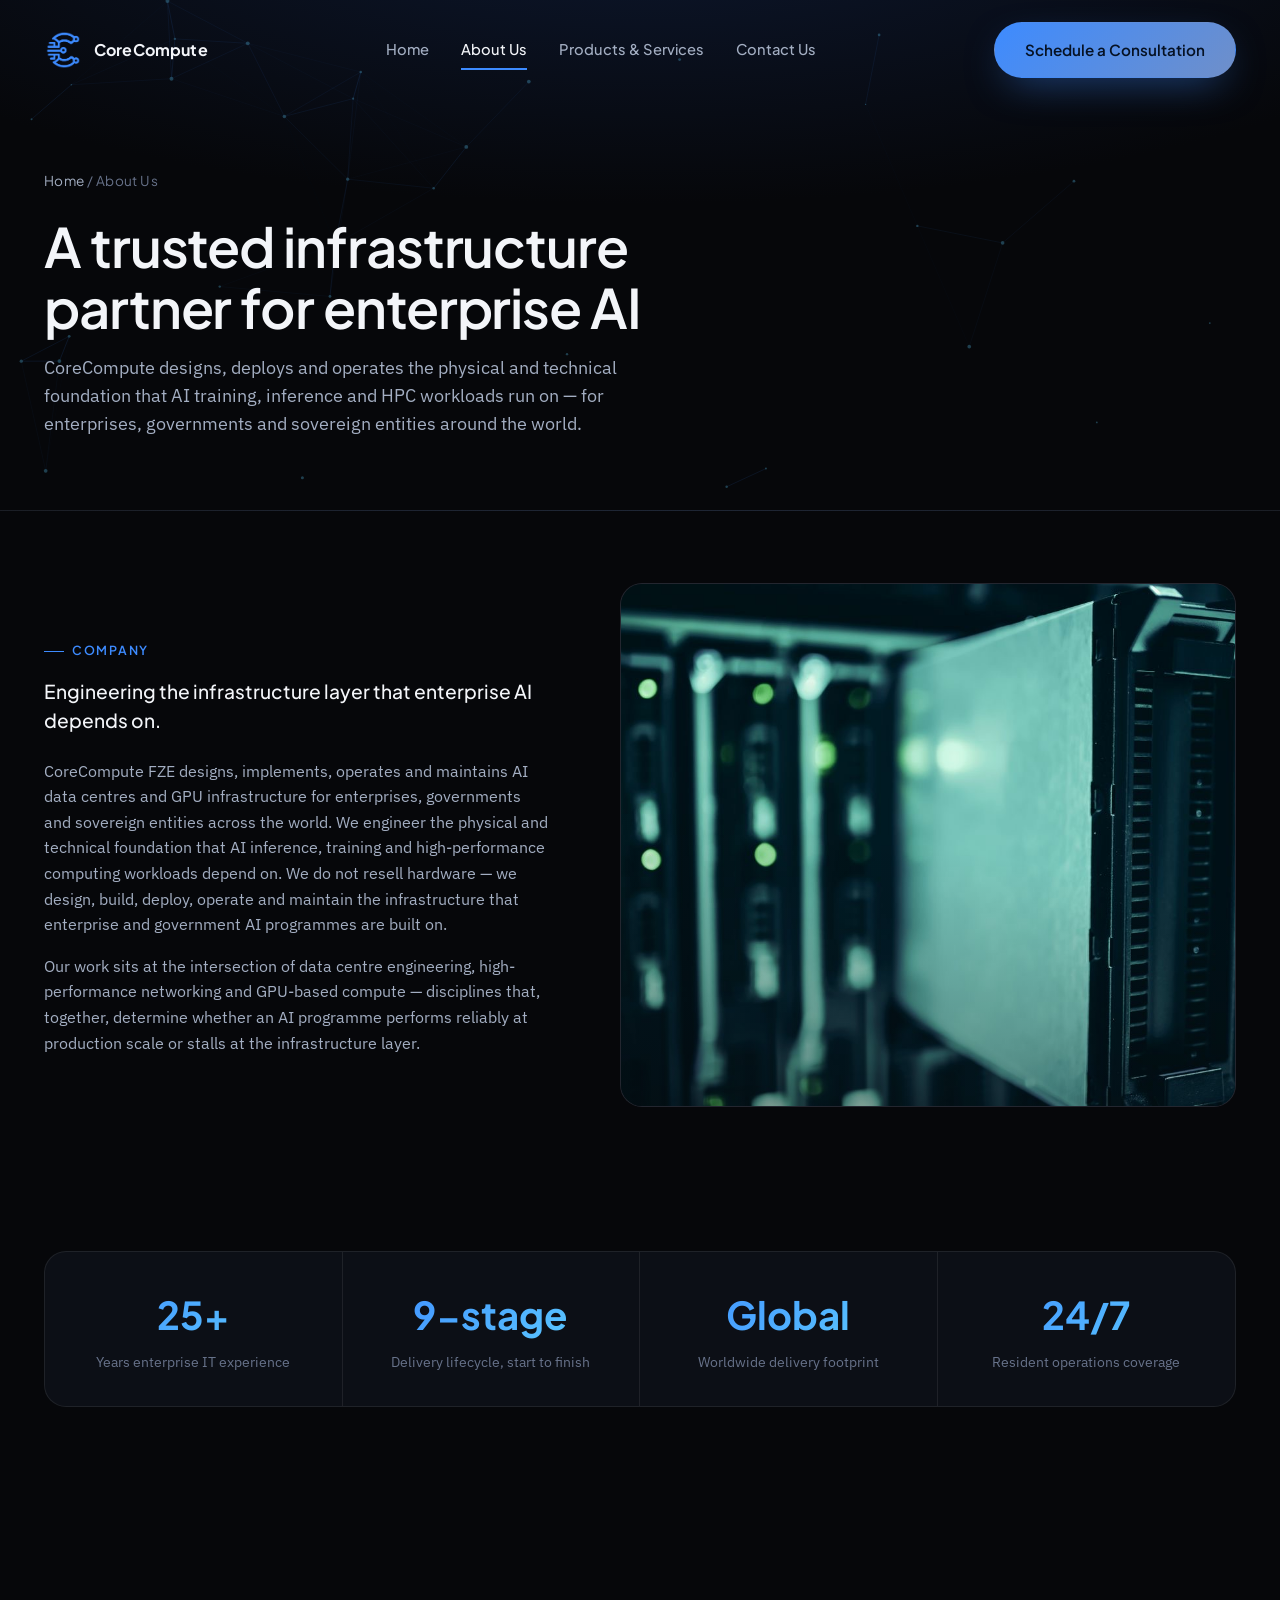
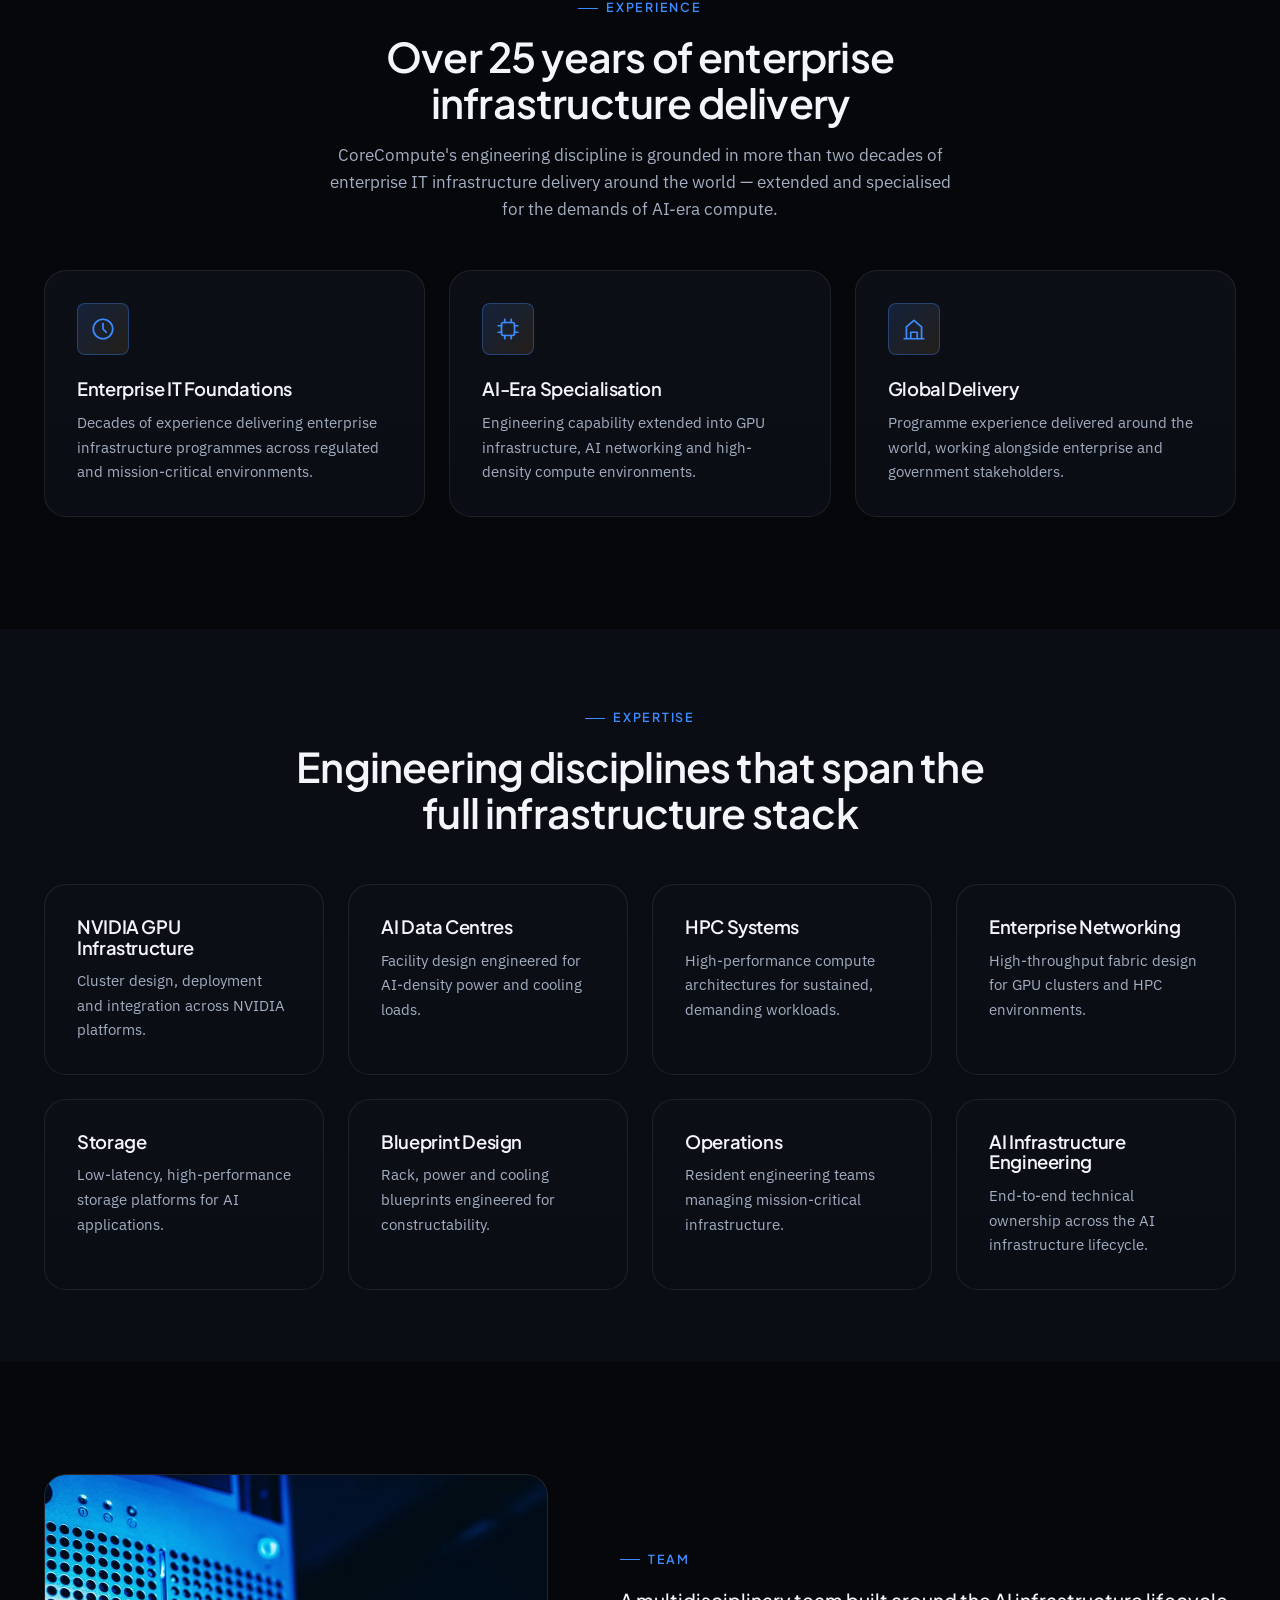
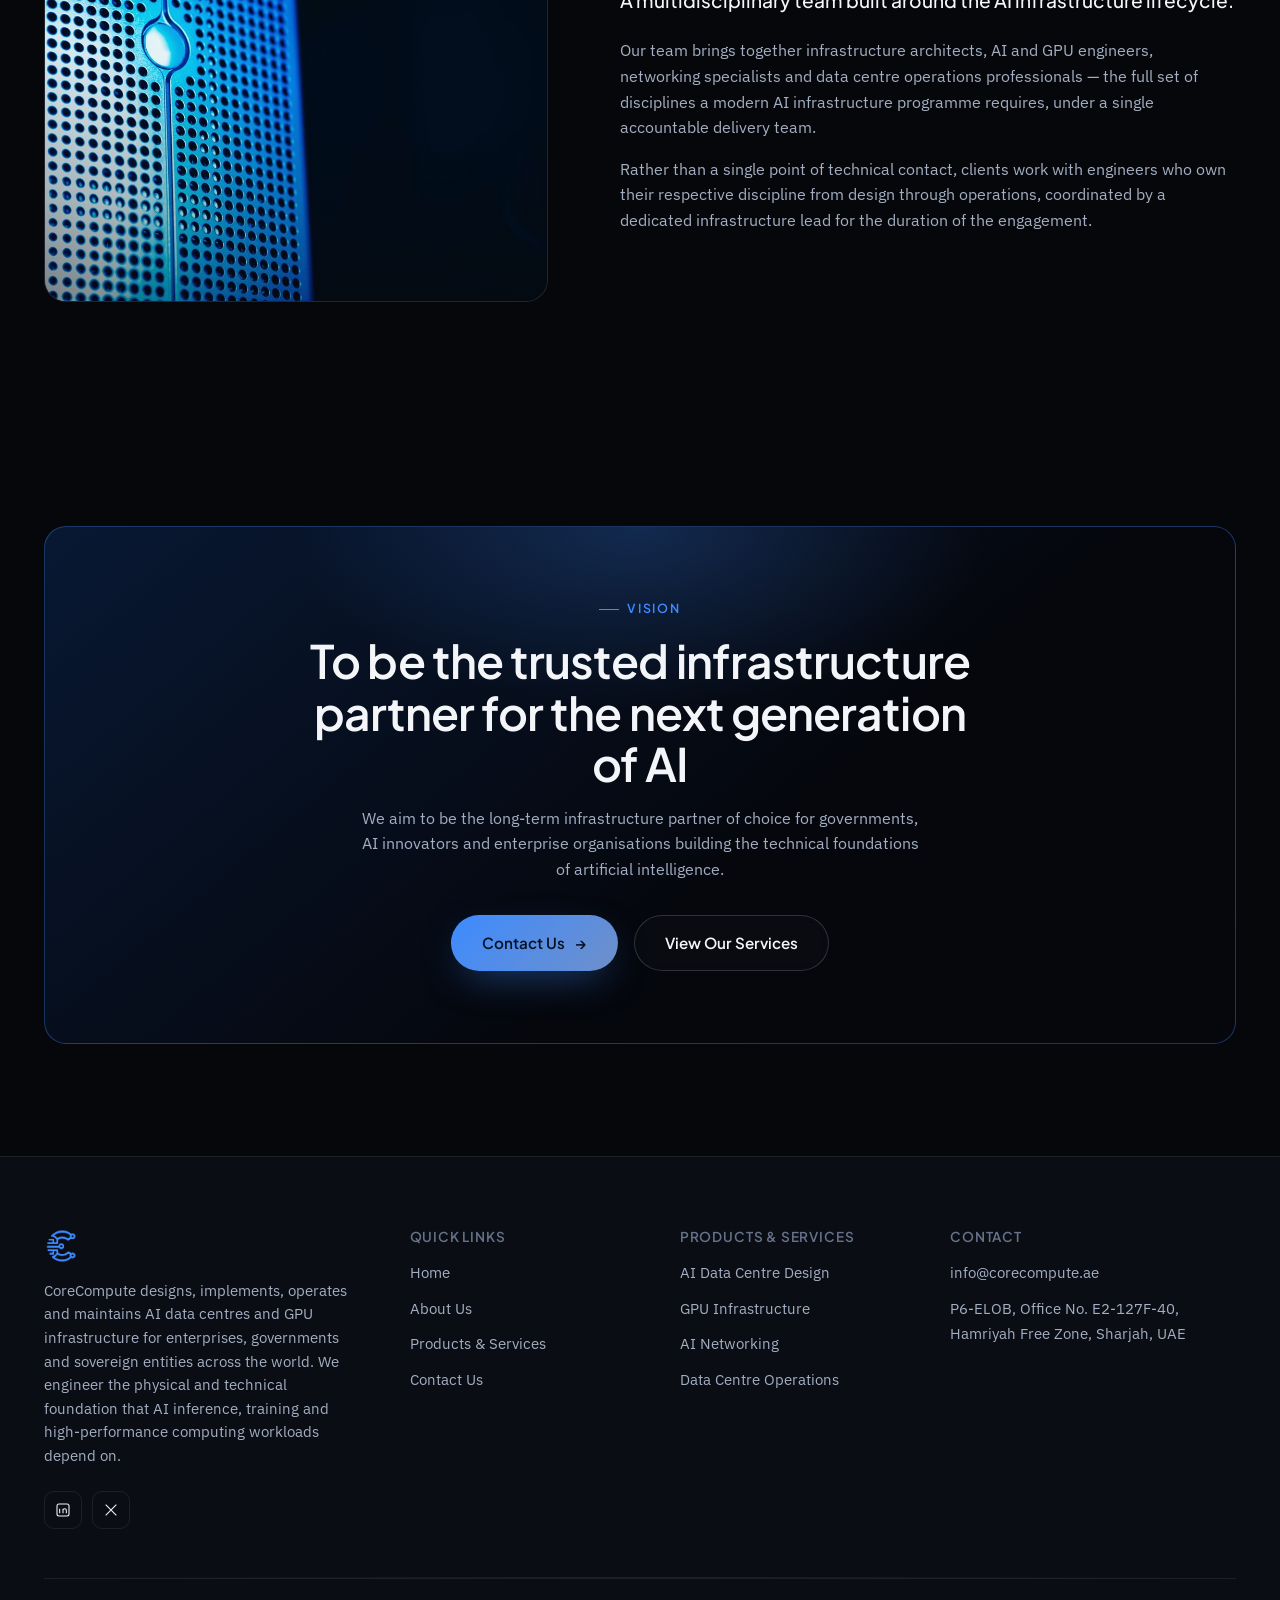
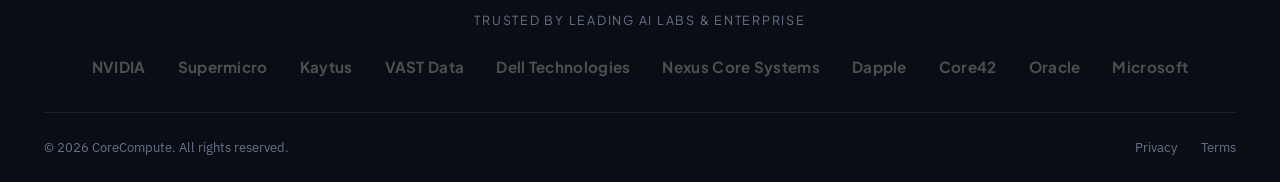
==== commit 710efe5c: "Fix logo-cropping-to-square bug: correct JSON-LD logo field + add og:image schema.org "logo" was poi" ====
--- a/about.html
+++ b/about.html
@@ -6,6 +6,15 @@
   <title>About Us | CoreCompute</title>
   <meta name="description" content="CoreCompute is an advanced AI infrastructure company delivering enterprise AI data centres and GPU infrastructure worldwide, backed by over 25 years of enterprise IT experience." />
   <link rel="icon" type="image/png" href="assets/images/favicon.png" />
+
+  <meta property="og:type" content="website" />
+  <meta property="og:title" content="About Us | CoreCompute" />
+  <meta property="og:description" content="CoreCompute is an advanced AI infrastructure company delivering enterprise AI data centres and GPU infrastructure worldwide, backed by over 25 years of enterprise IT experience." />
+  <meta property="og:image" content="assets/images/og-image.png" />
+  <meta property="og:image:width" content="1200" />
+  <meta property="og:image:height" content="630" />
+  <meta name="twitter:card" content="summary_large_image" />
+  <meta name="twitter:image" content="assets/images/og-image.png" />
 
   <link rel="preconnect" href="https://fonts.googleapis.com" />
   <link rel="preconnect" href="https://fonts.gstatic.com" crossorigin />
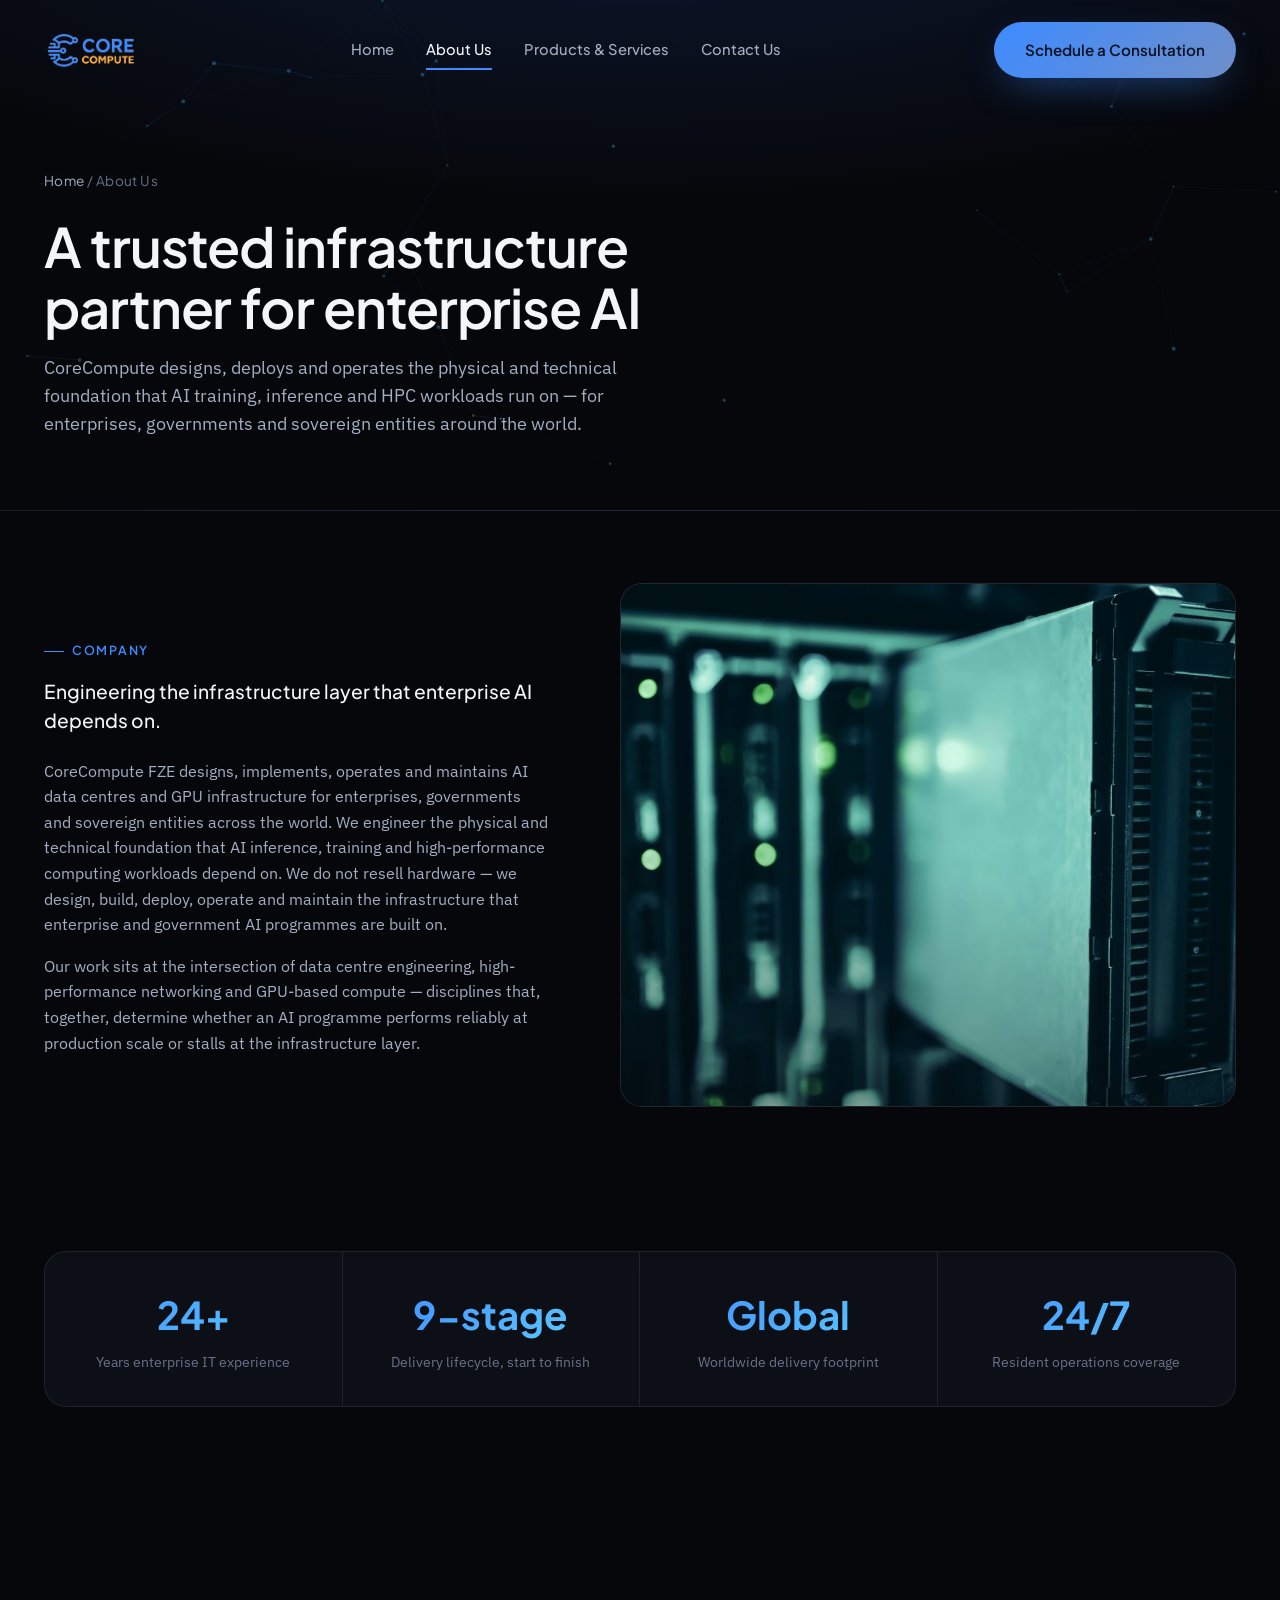
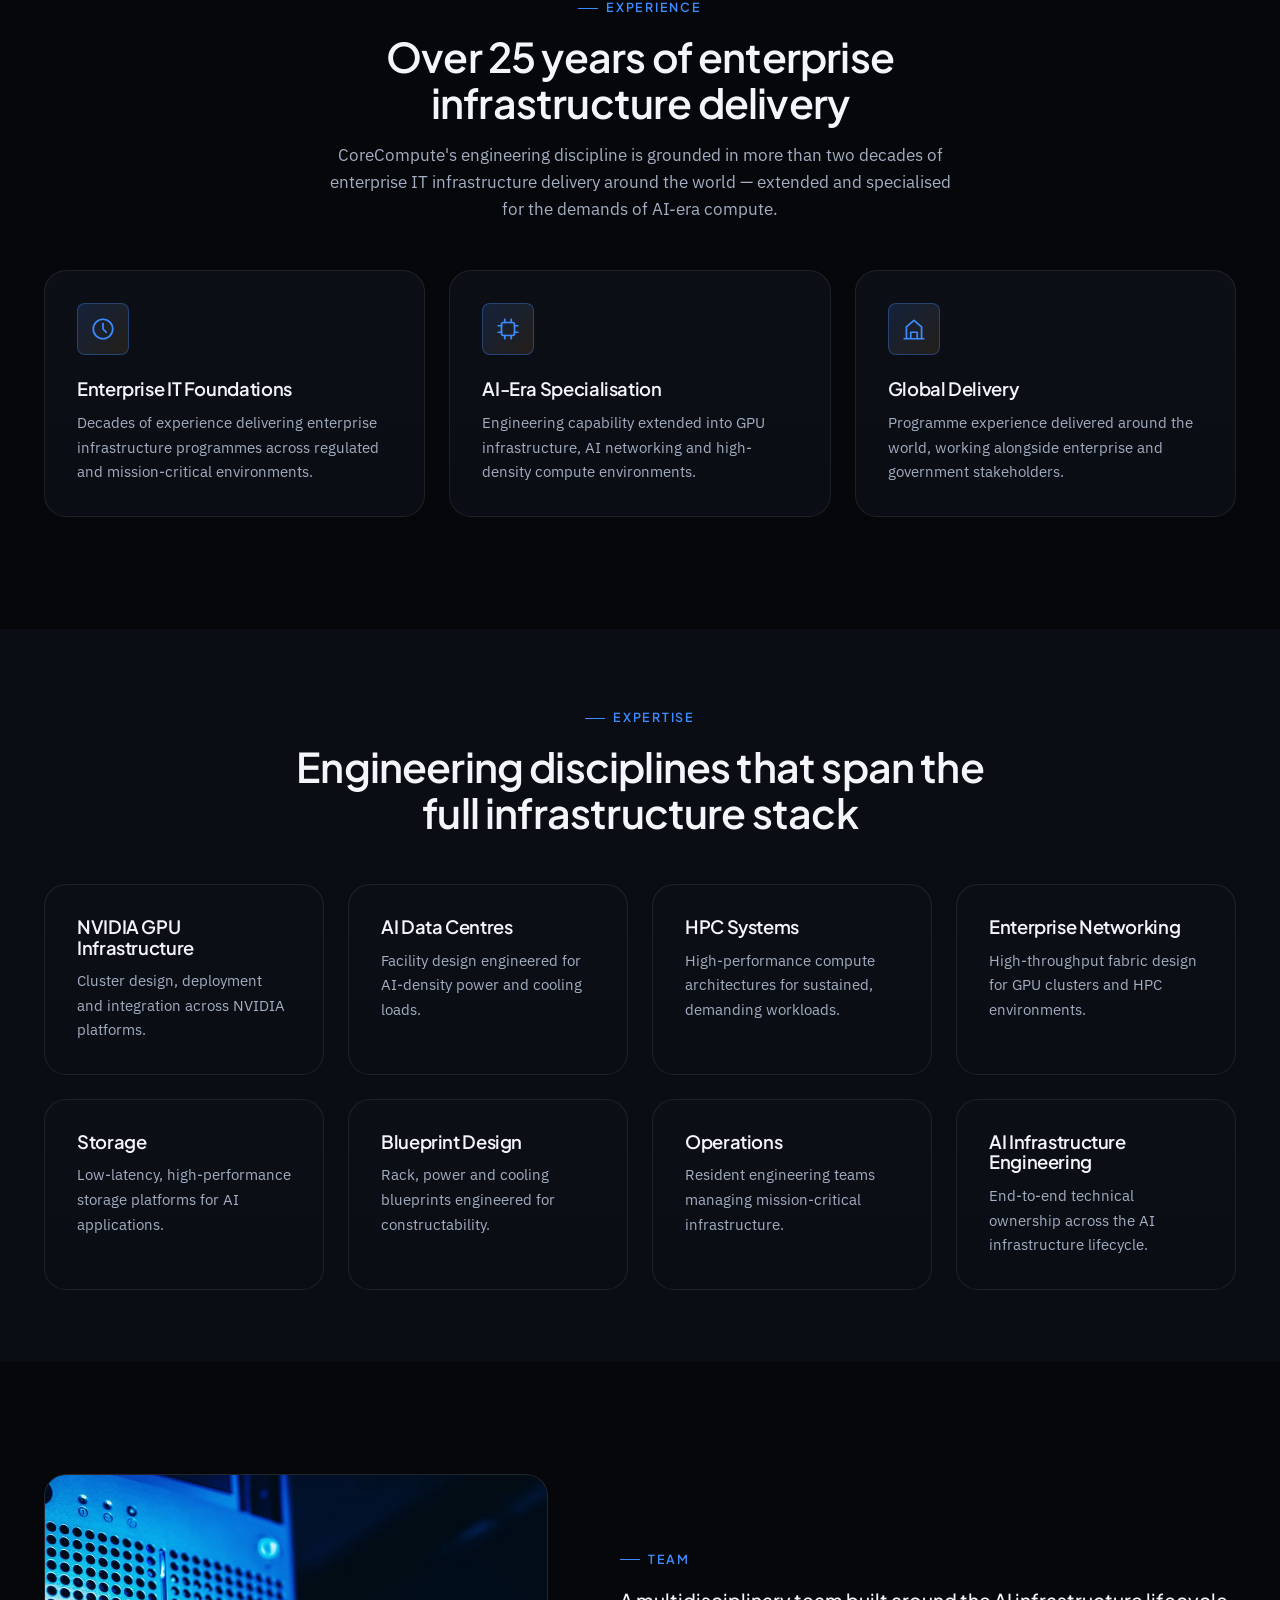
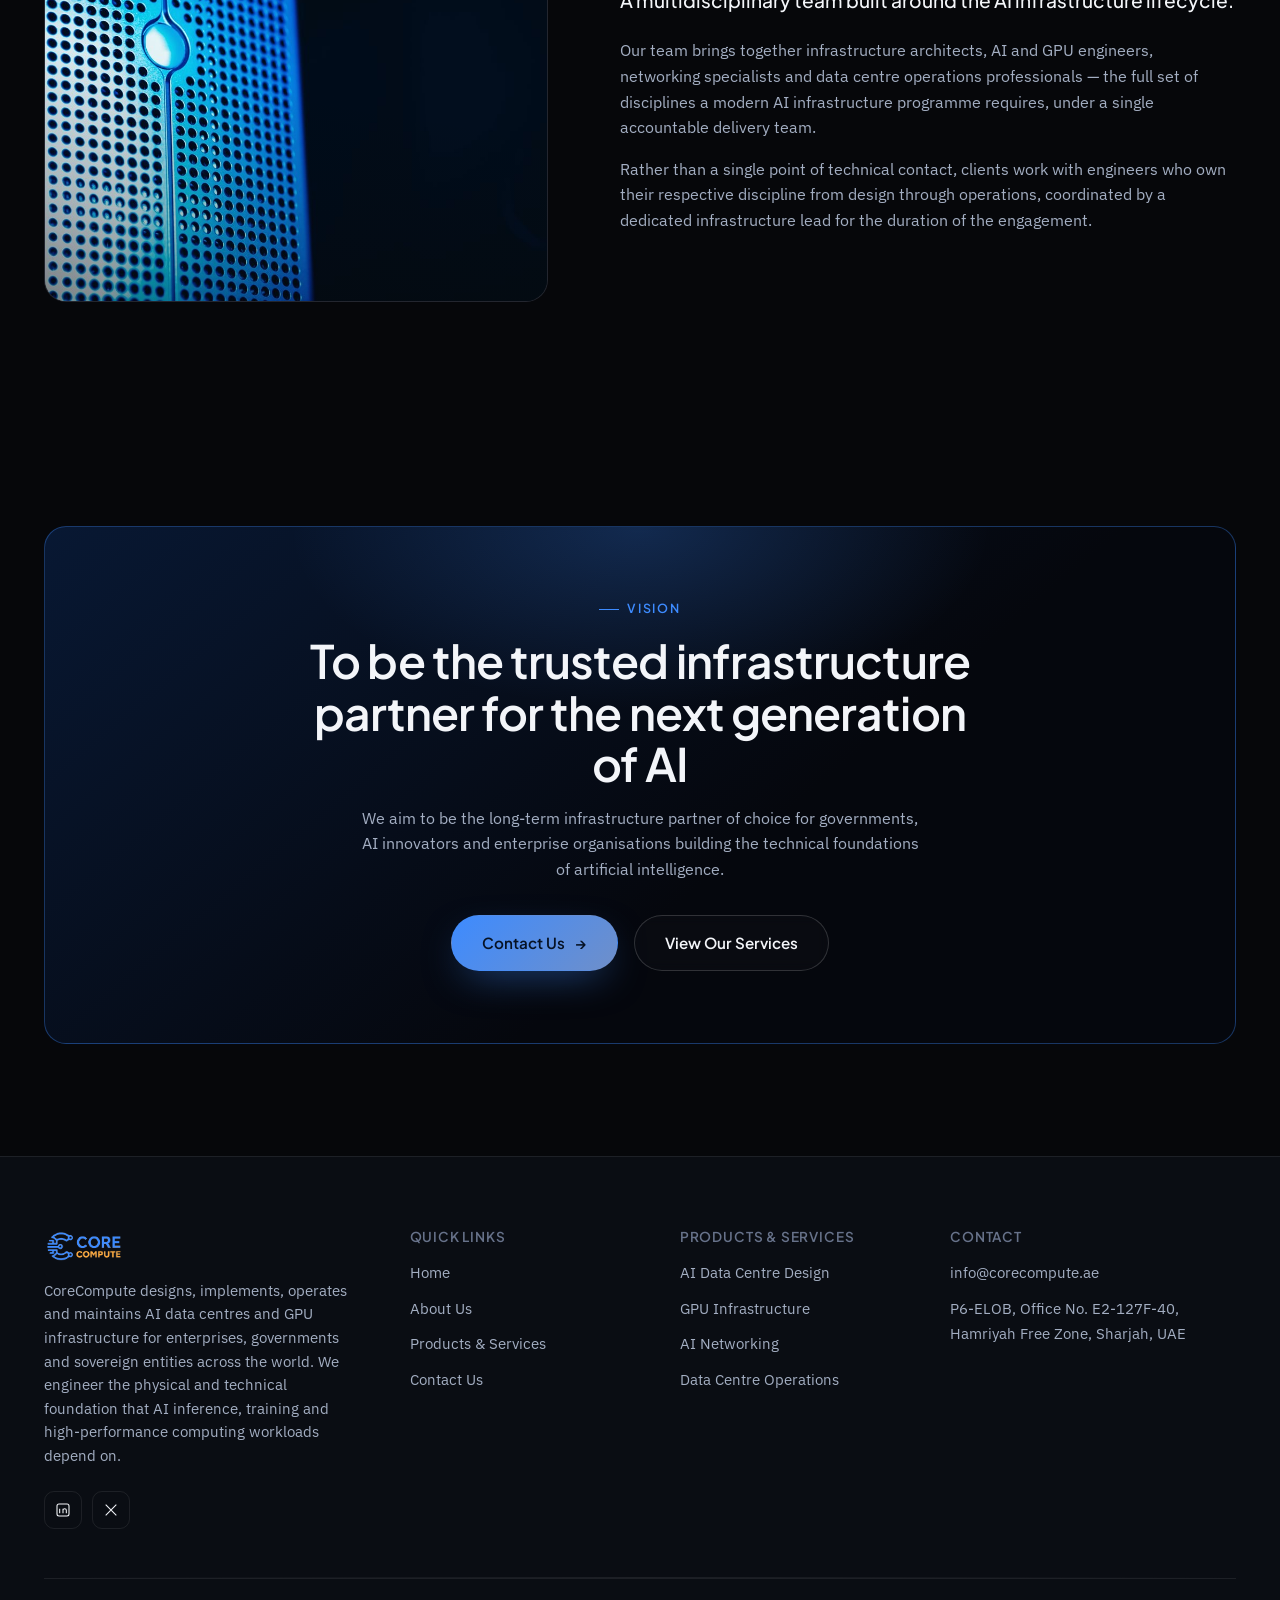
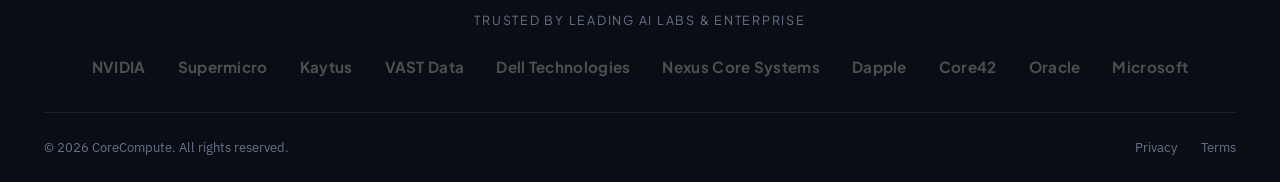
==== commit 23a3eef5: "Show the full CORE/COMPUTE wordmark lockup in the nav/footer, not just the icon Nav previously paire" ====
--- a/about.html
+++ b/about.html
@@ -27,8 +27,7 @@
   <header class="navbar">
     <div class="container">
       <a href="index.html" class="brand" aria-label="CoreCompute — home">
-        <span class="brand-mark"><img src="assets/images/logo-icon.png" alt="CoreCompute" /></span>
-        <span class="brand-name">CoreCompute</span>
+        <span class="brand-mark"><img src="assets/images/logo-mark.png" alt="CoreCompute" /></span>
       </a>
 
       <nav class="nav-links" id="nav-links">
@@ -190,7 +189,7 @@
     <div class="container">
       <div class="footer-grid">
         <div class="footer-brand">
-          <span class="brand-mark"><img src="assets/images/logo-icon.png" alt="CoreCompute" /></span>
+          <span class="brand-mark"><img src="assets/images/logo-mark.png" alt="CoreCompute" /></span>
           <p>CoreCompute designs, implements, operates and maintains AI data centres and GPU infrastructure for enterprises, governments and sovereign entities across the world. We engineer the physical and technical foundation that AI inference, training and high-performance computing workloads depend on.</p>
           <div class="footer-social">
             <a href="#" aria-label="LinkedIn"><svg viewBox="0 0 24 24" fill="none" stroke="currentColor" stroke-width="1.6"><rect x="3" y="3" width="18" height="18" rx="3"/><path d="M7 10v7M7 7v.01M12 17v-4.5a2.5 2.5 0 0 1 5 0V17M12 10v7"/></svg></a>
--- a/assets/css/style.css
+++ b/assets/css/style.css
@@ -309,32 +309,25 @@
 .brand-mark {
   display: flex;
   align-items: center;
-  justify-content: center;
-  width: 38px;
-  height: 38px;
+  height: 40px;
+  width: auto;
   flex-shrink: 0;
 }
 
 .brand-mark img {
-  width: 100%;
   height: 100%;
+  width: auto;
   object-fit: contain;
   display: block;
 }
 
 .footer-brand .brand-mark {
-  width: 34px;
   height: 34px;
-  margin-bottom: 4px;
+  margin-bottom: 6px;
 }
 
 .brand-name {
-  font-family: var(--font-display);
-  font-weight: 700;
-  font-size: 1rem;
-  letter-spacing: 0.01em;
-  color: var(--text-primary);
-  display: inline-block;
+  display: none;
 }
 
 .nav-links {
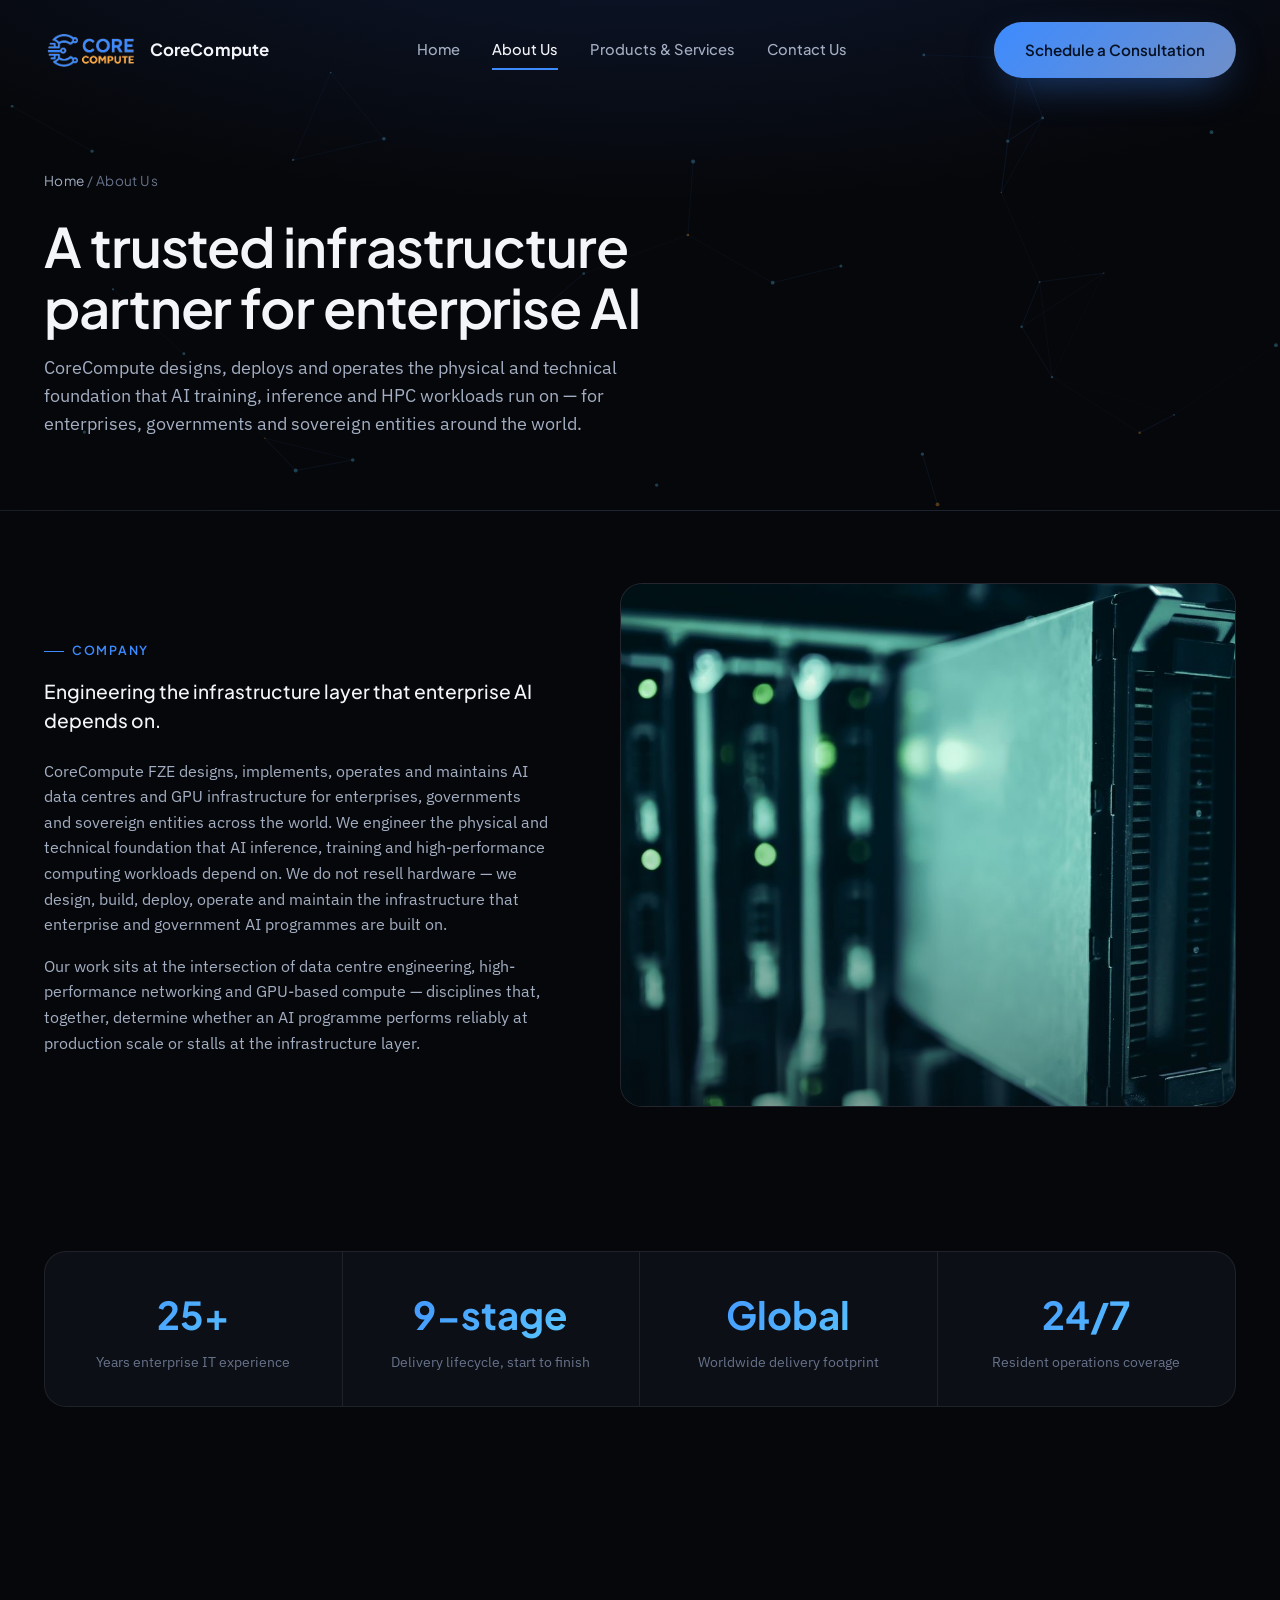
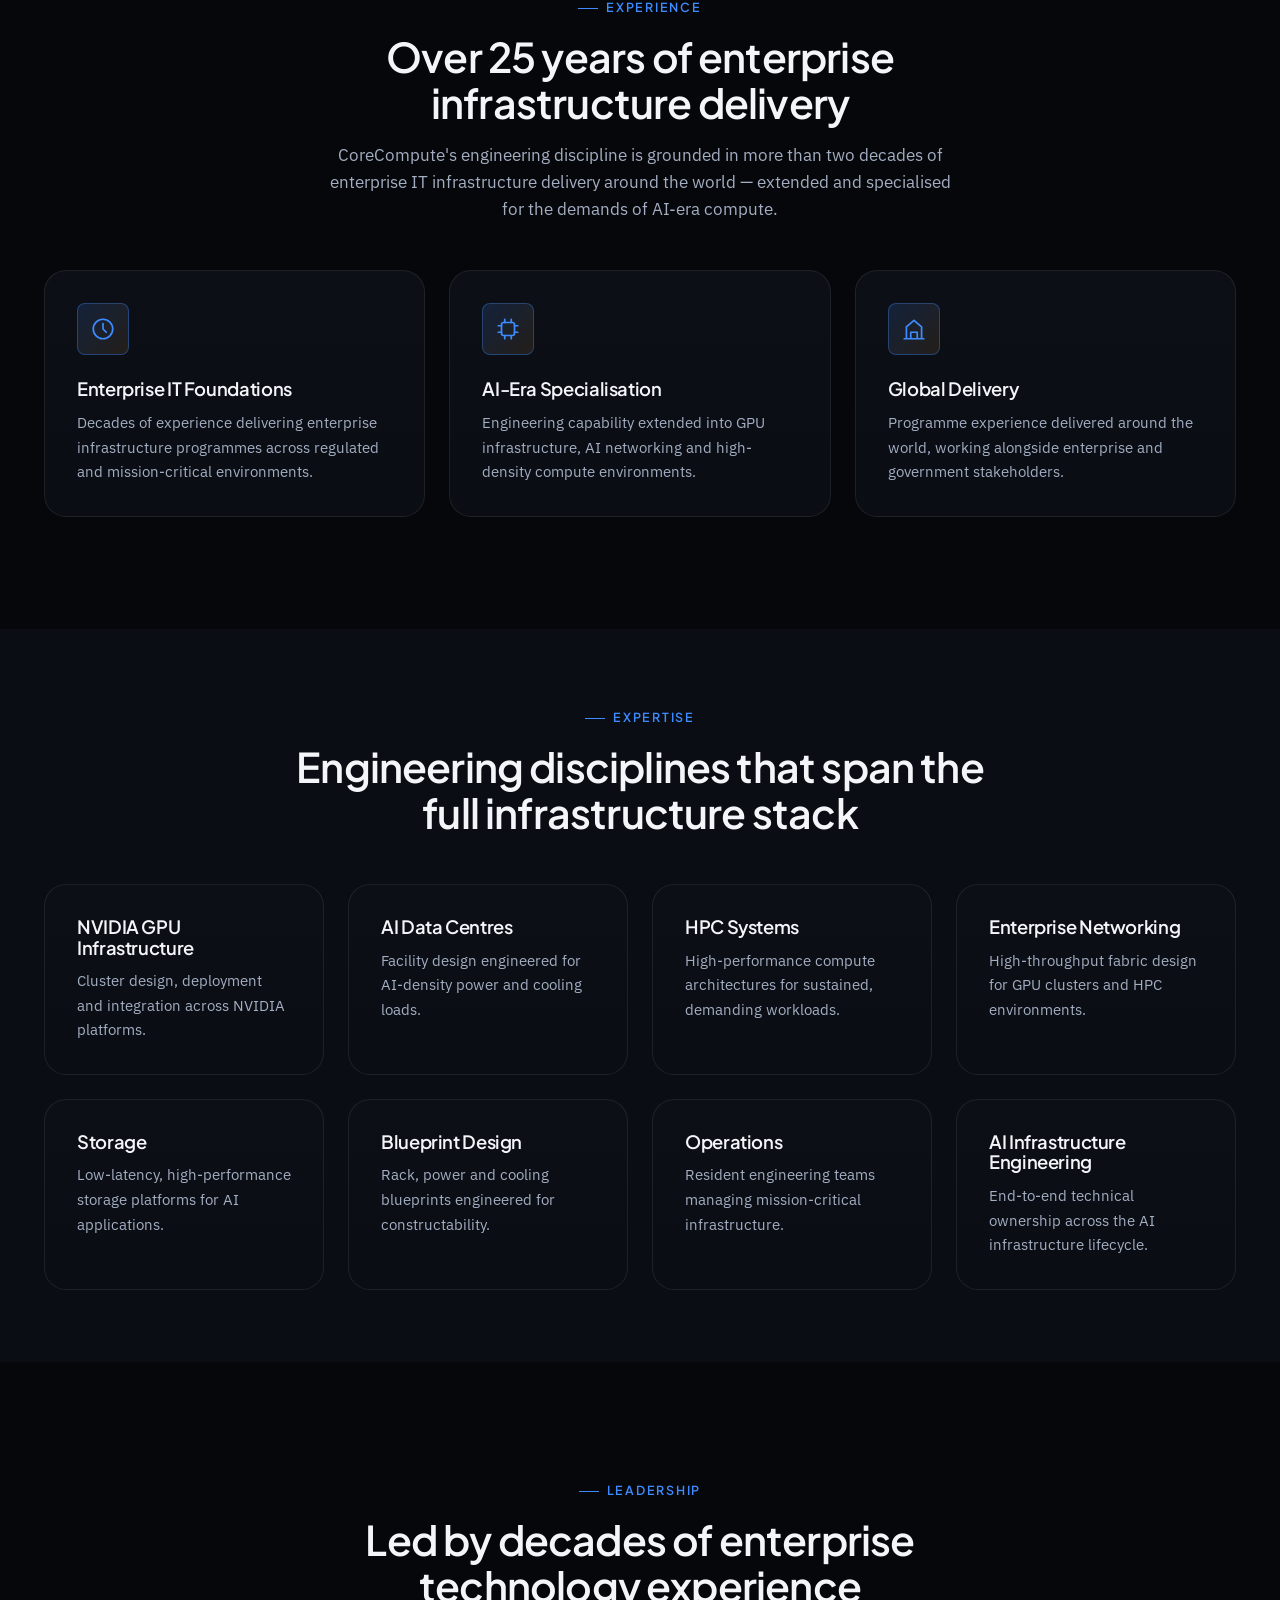
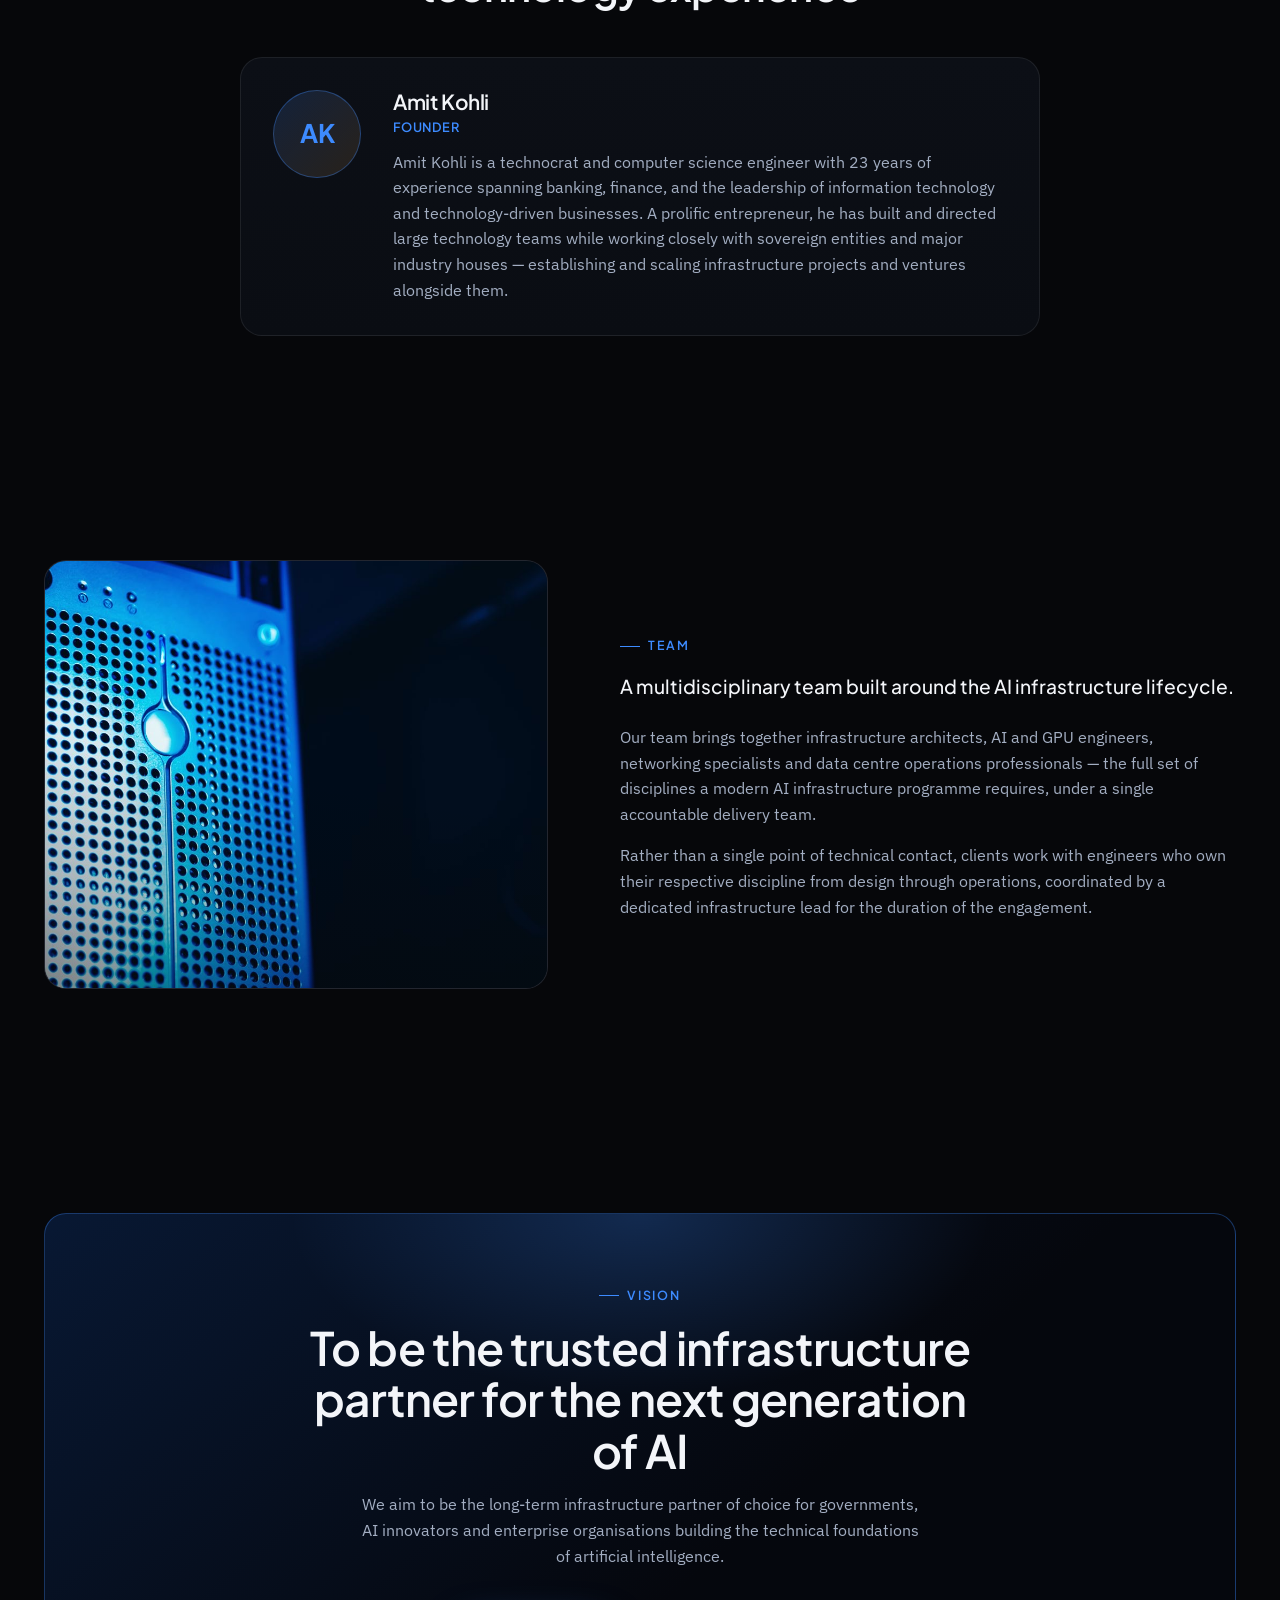
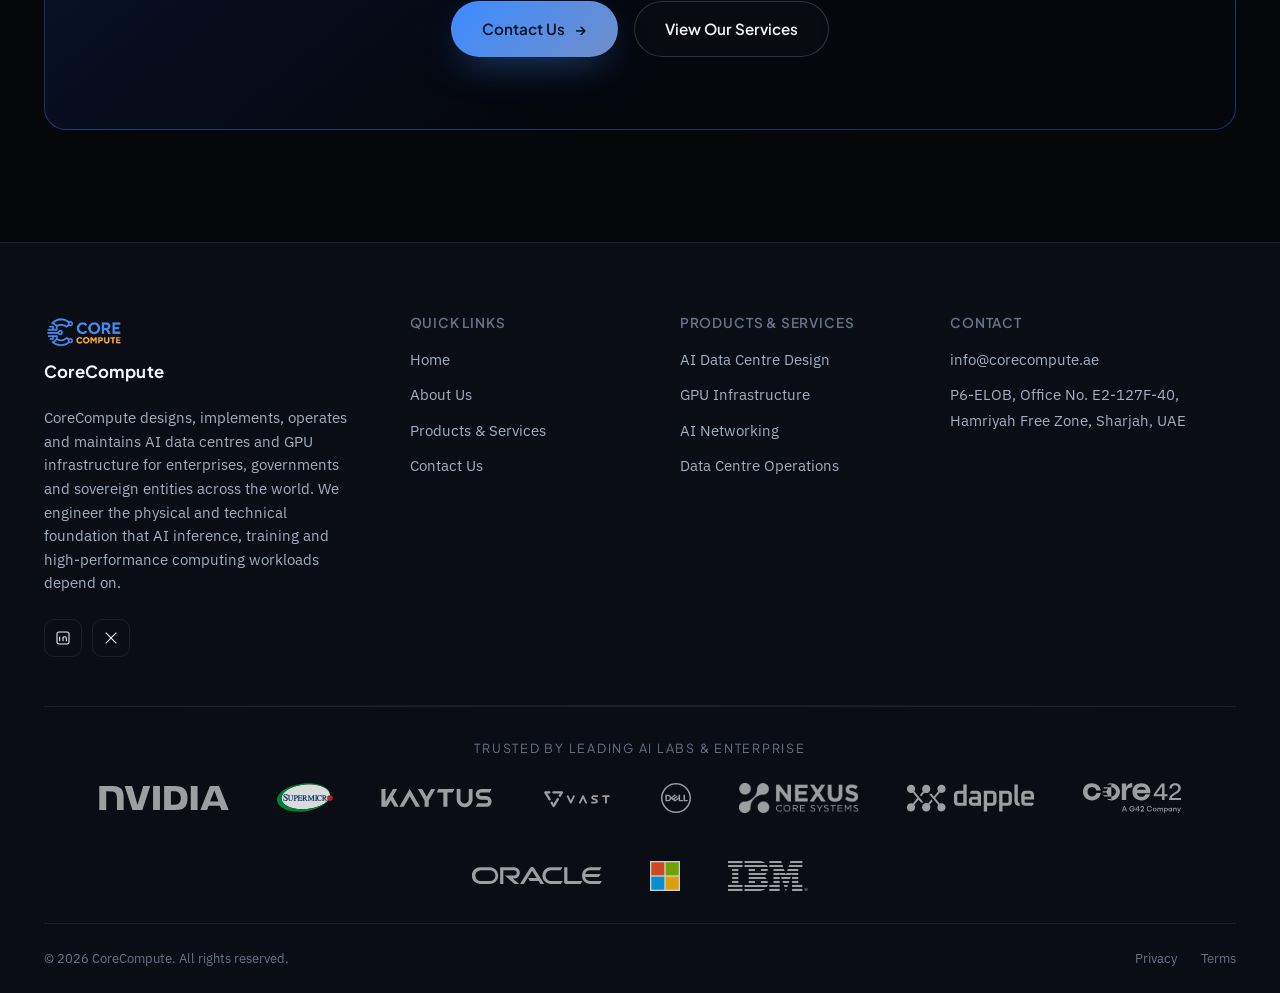
==== commit f8b8e4b1: "Add Leadership profile, official partner logos (+IBM), footer wordmark - Add Amit Kohli founder prof" ====
--- a/about.html
+++ b/about.html
@@ -28,6 +28,7 @@
     <div class="container">
       <a href="index.html" class="brand" aria-label="CoreCompute — home">
         <span class="brand-mark"><img src="assets/images/logo-mark.png" alt="CoreCompute" /></span>
+        <span class="brand-name">CoreCompute</span>
       </a>
 
       <nav class="nav-links" id="nav-links">
@@ -150,6 +151,24 @@
       </div>
     </section>
 
+    <!-- ============================= LEADERSHIP ============================= -->
+    <section class="section">
+      <div class="container">
+        <div class="section-header center" data-reveal>
+          <span class="eyebrow">Leadership</span>
+          <h2>Led by decades of enterprise technology experience</h2>
+        </div>
+        <div class="profile-card" data-reveal>
+          <div class="profile-avatar" aria-hidden="true">AK</div>
+          <div class="profile-info">
+            <h3>Amit Kohli</h3>
+            <span class="profile-title">Founder</span>
+            <p>Amit Kohli is a technocrat and computer science engineer with 23 years of experience spanning banking, finance, and the leadership of information technology and technology-driven businesses. A prolific entrepreneur, he has built and directed large technology teams while working closely with sovereign entities and major industry houses — establishing and scaling infrastructure projects and ventures alongside them.</p>
+          </div>
+        </div>
+      </div>
+    </section>
+
     <!-- ============================= TEAM ============================= -->
     <section class="section">
       <div class="container">
@@ -190,6 +209,7 @@
       <div class="footer-grid">
         <div class="footer-brand">
           <span class="brand-mark"><img src="assets/images/logo-mark.png" alt="CoreCompute" /></span>
+          <span class="brand-name">CoreCompute</span>
           <p>CoreCompute designs, implements, operates and maintains AI data centres and GPU infrastructure for enterprises, governments and sovereign entities across the world. We engineer the physical and technical foundation that AI inference, training and high-performance computing workloads depend on.</p>
           <div class="footer-social">
             <a href="#" aria-label="LinkedIn"><svg viewBox="0 0 24 24" fill="none" stroke="currentColor" stroke-width="1.6"><rect x="3" y="3" width="18" height="18" rx="3"/><path d="M7 10v7M7 7v.01M12 17v-4.5a2.5 2.5 0 0 1 5 0V17M12 10v7"/></svg></a>
@@ -228,16 +248,17 @@
       <div class="trusted-strip">
         <div class="trusted-label">Trusted by Leading AI Labs &amp; Enterprise</div>
         <div class="logo-marquee">
-          <span class="partner">NVIDIA</span>
-          <span class="partner">Supermicro</span>
-          <span class="partner">Kaytus</span>
-          <span class="partner">VAST Data</span>
-          <span class="partner">Dell Technologies</span>
-          <span class="partner">Nexus Core Systems</span>
-          <span class="partner">Dapple</span>
-          <span class="partner">Core42</span>
-          <span class="partner">Oracle</span>
-          <span class="partner">Microsoft</span>
+          <span class="partner"><img src="assets/images/partners/nvidia.svg" alt="NVIDIA" loading="lazy" /></span>
+          <span class="partner"><img src="assets/images/partners/supermicro.svg" alt="Supermicro" loading="lazy" /></span>
+          <span class="partner"><img src="assets/images/partners/kaytus.svg" alt="Kaytus" loading="lazy" /></span>
+          <span class="partner"><img src="assets/images/partners/vast-data.svg" alt="VAST Data" loading="lazy" /></span>
+          <span class="partner"><img src="assets/images/partners/dell-technologies.svg" alt="Dell Technologies" loading="lazy" /></span>
+          <span class="partner"><img src="assets/images/partners/nexus-core-systems.png" alt="Nexus Core Systems" loading="lazy" /></span>
+          <span class="partner"><img src="assets/images/partners/dapple.svg" alt="Dapple" loading="lazy" /></span>
+          <span class="partner"><img src="assets/images/partners/core42.svg" alt="Core42" loading="lazy" /></span>
+          <span class="partner"><img src="assets/images/partners/oracle.svg" alt="Oracle" loading="lazy" /></span>
+          <span class="partner"><img src="assets/images/partners/microsoft.svg" alt="Microsoft" loading="lazy" /></span>
+          <span class="partner"><img src="assets/images/partners/ibm.svg" alt="IBM" loading="lazy" /></span>
         </div>
       </div>
 
--- a/assets/css/style.css
+++ b/assets/css/style.css
@@ -323,11 +323,20 @@
 
 .footer-brand .brand-mark {
   height: 34px;
-  margin-bottom: 6px;
+  margin-bottom: 10px;
+}
+
+.footer-brand .brand-name {
+  margin-bottom: 4px;
 }
 
 .brand-name {
-  display: none;
+  font-family: var(--font-display);
+  font-weight: 700;
+  font-size: 1.05rem;
+  letter-spacing: 0.01em;
+  color: var(--text-primary);
+  display: inline-block;
 }
 
 .nav-links {
@@ -801,6 +810,64 @@
 
 /* -------------------------------- Stats bar ------------------------------- */
 
+/* -------------------------------- Profile card ------------------------------- */
+
+.profile-card {
+  display: flex;
+  gap: var(--space-4);
+  align-items: flex-start;
+  max-width: 800px;
+  margin-inline: auto;
+  background: linear-gradient(180deg, var(--bg-card), var(--bg-raised));
+  border: 1px solid var(--border-subtle);
+  border-radius: var(--radius-lg);
+  padding: var(--space-4);
+}
+
+.profile-avatar {
+  flex-shrink: 0;
+  width: 88px;
+  height: 88px;
+  border-radius: 50%;
+  display: flex;
+  align-items: center;
+  justify-content: center;
+  font-family: var(--font-display);
+  font-weight: 700;
+  font-size: 1.6rem;
+  background: linear-gradient(135deg, rgba(61, 139, 255, 0.16), rgba(255, 171, 64, 0.12));
+  border: 1px solid var(--border-accent);
+  color: var(--blue-bright);
+}
+
+.profile-info h3 {
+  font-size: 1.3rem;
+  margin-bottom: 4px;
+}
+
+.profile-title {
+  display: block;
+  font-family: var(--font-display);
+  font-size: 0.8rem;
+  font-weight: 600;
+  letter-spacing: 0.06em;
+  text-transform: uppercase;
+  color: var(--blue-bright);
+  margin-bottom: 12px;
+}
+
+.profile-info p {
+  color: var(--text-secondary);
+}
+
+@media (max-width: 640px) {
+  .profile-card {
+    flex-direction: column;
+    align-items: center;
+    text-align: center;
+  }
+}
+
 .stats-bar {
   display: grid;
   grid-template-columns: repeat(4, 1fr);
@@ -1082,24 +1149,43 @@
   flex-wrap: wrap;
   justify-content: center;
   align-items: center;
-  gap: var(--space-4);
+  gap: var(--space-5);
 }
 
 .logo-marquee .partner {
-  font-family: var(--font-display);
-  font-weight: 700;
-  font-size: 0.95rem;
-  letter-spacing: 0.02em;
-  color: var(--text-tertiary);
-  opacity: 0.65;
-  filter: grayscale(1);
-  transition: opacity 0.3s ease, filter 0.3s ease, color 0.3s ease;
-}
-
-.logo-marquee .partner:hover {
+  display: flex;
+  align-items: center;
+  height: 30px;
+}
+
+.logo-marquee .partner img {
+  height: 100%;
+  width: auto;
+  max-width: 130px;
+  object-fit: contain;
+  opacity: 0.6;
+  filter: brightness(0) invert(1);
+  transition: opacity 0.3s ease, filter 0.3s ease;
+}
+
+.logo-marquee .partner img:hover {
   opacity: 1;
-  filter: grayscale(0);
-  color: var(--text-primary);
+  filter: none;
+}
+
+/* Supermicro (white text reversed out of a solid fill) and Microsoft
+   (four edge-to-edge squares distinguished only by color, no gap between
+   them) both lose all internal definition under a flat monochrome filter
+   — they keep their natural colors instead of the silhouette treatment. */
+.logo-marquee .partner img[src*="supermicro"],
+.logo-marquee .partner img[src*="microsoft"] {
+  filter: none;
+  opacity: 0.85;
+}
+
+.logo-marquee .partner img[src*="supermicro"]:hover,
+.logo-marquee .partner img[src*="microsoft"]:hover {
+  opacity: 1;
 }
 
 .footer-bottom {
